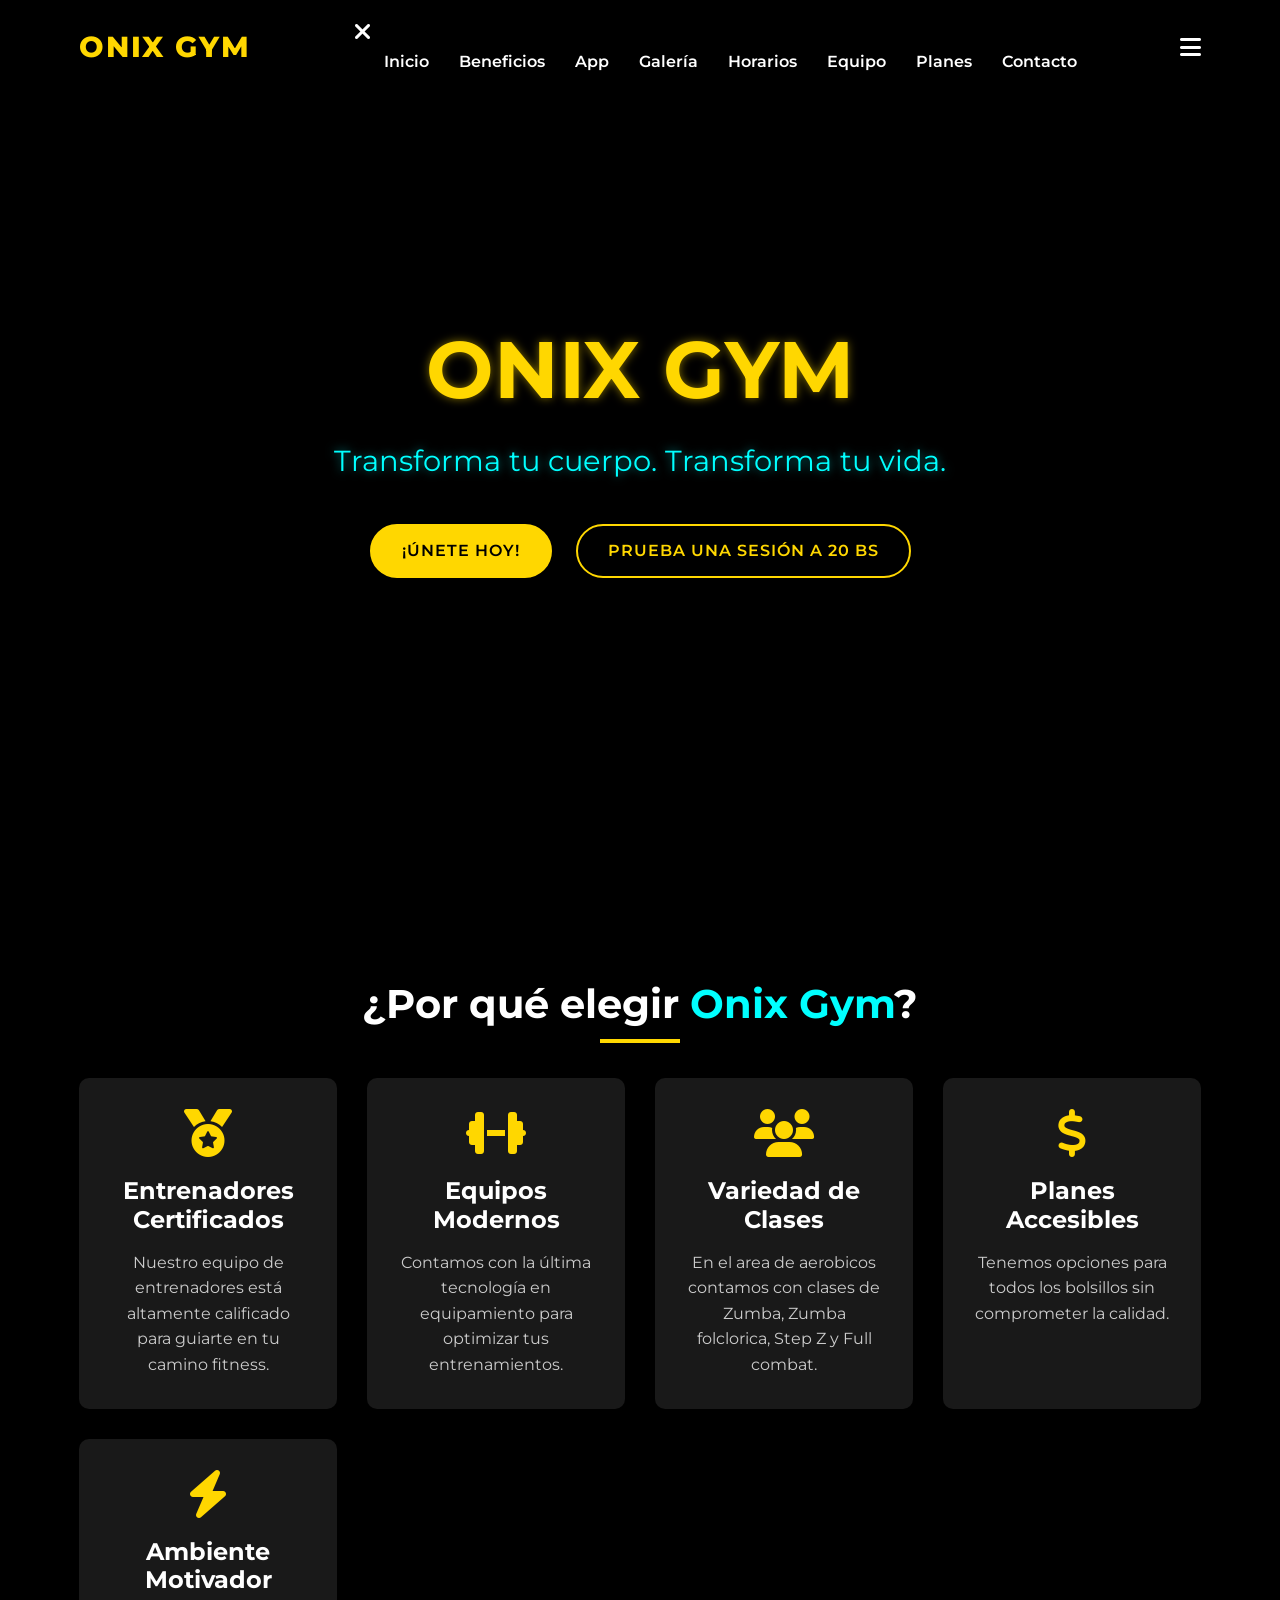
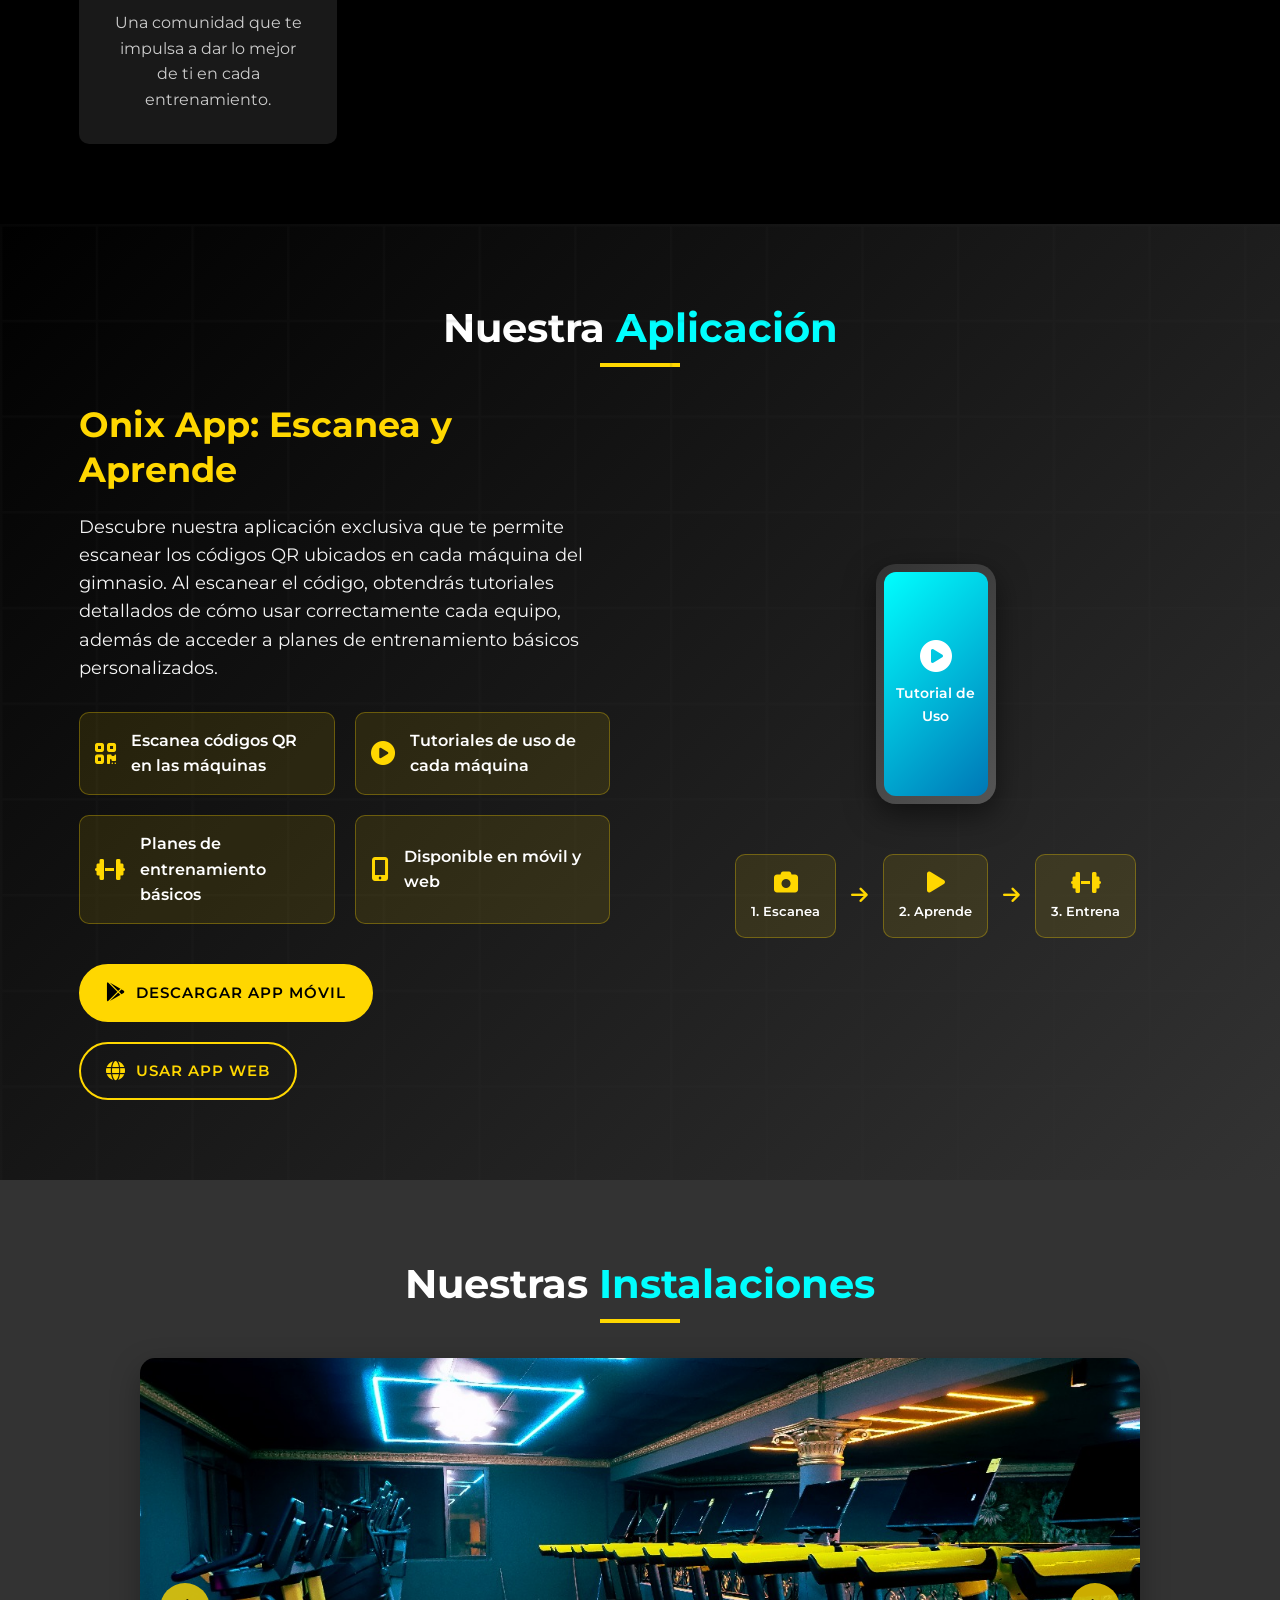
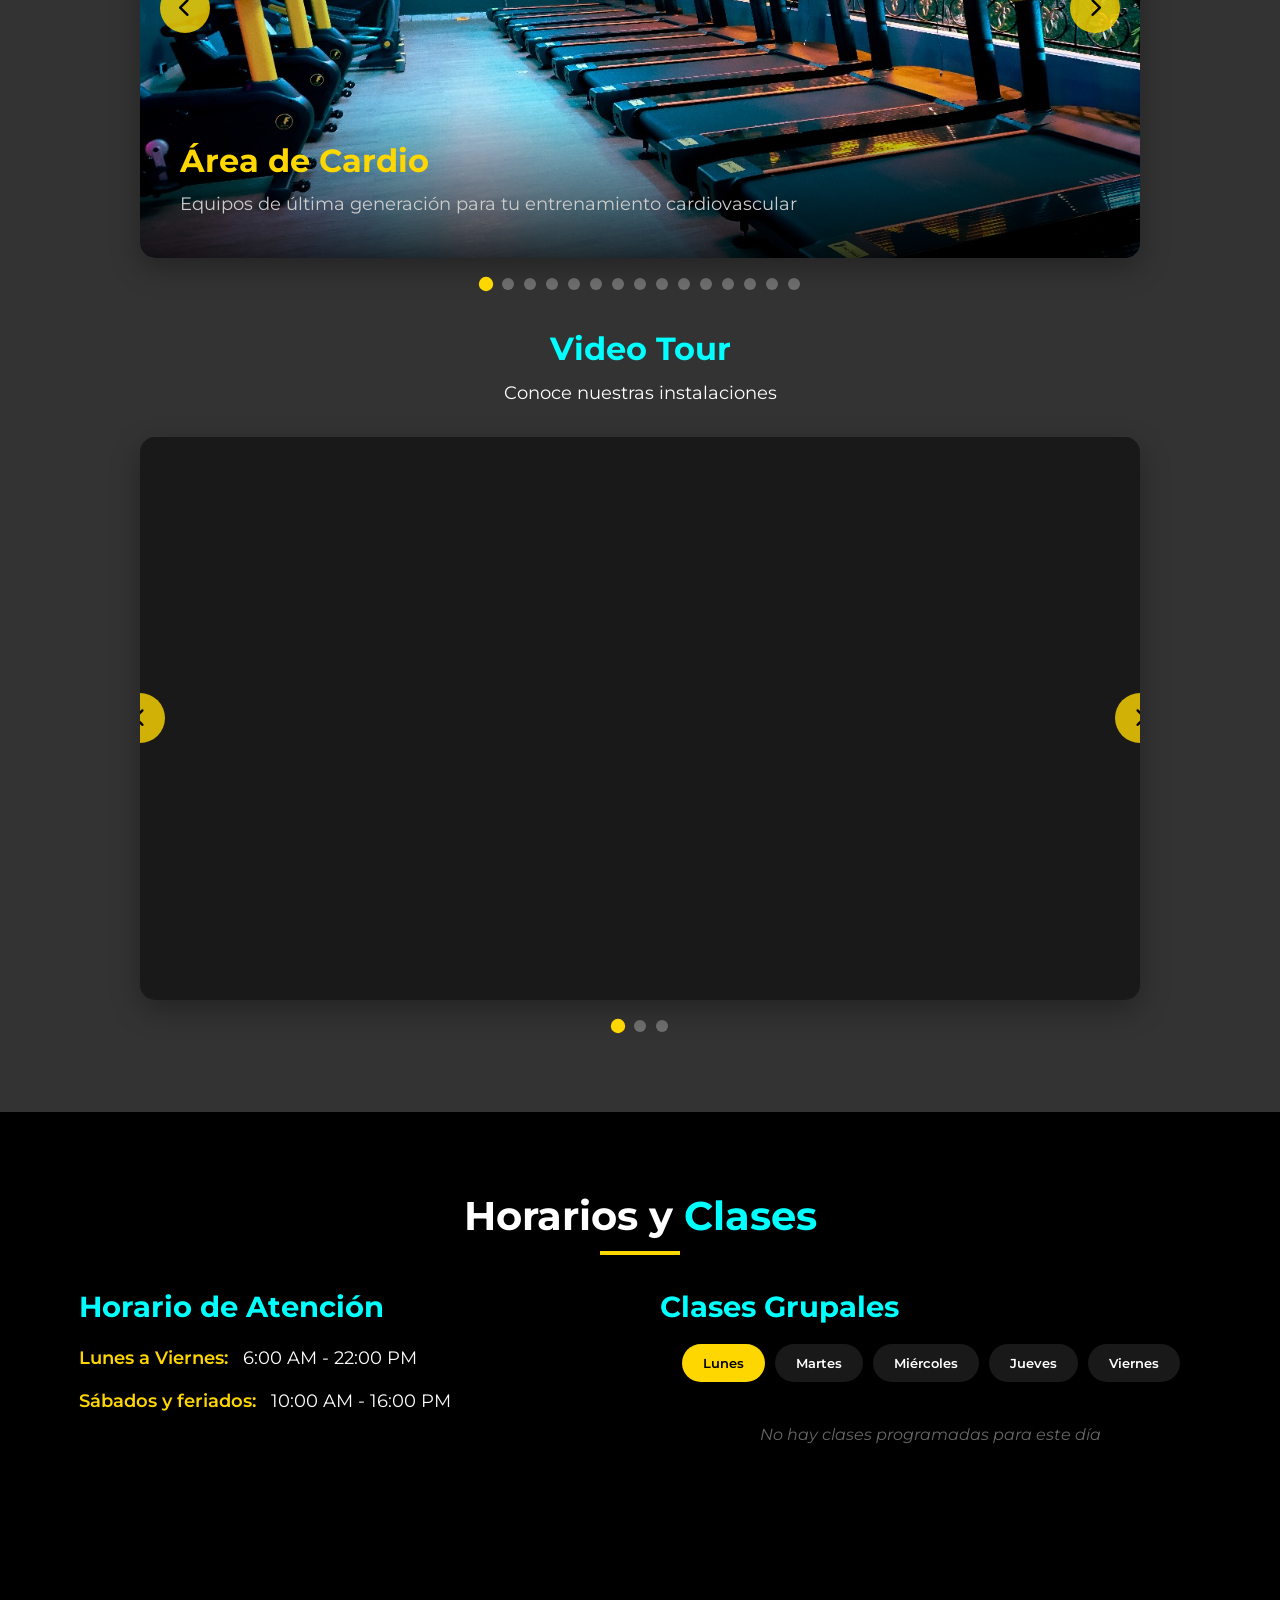
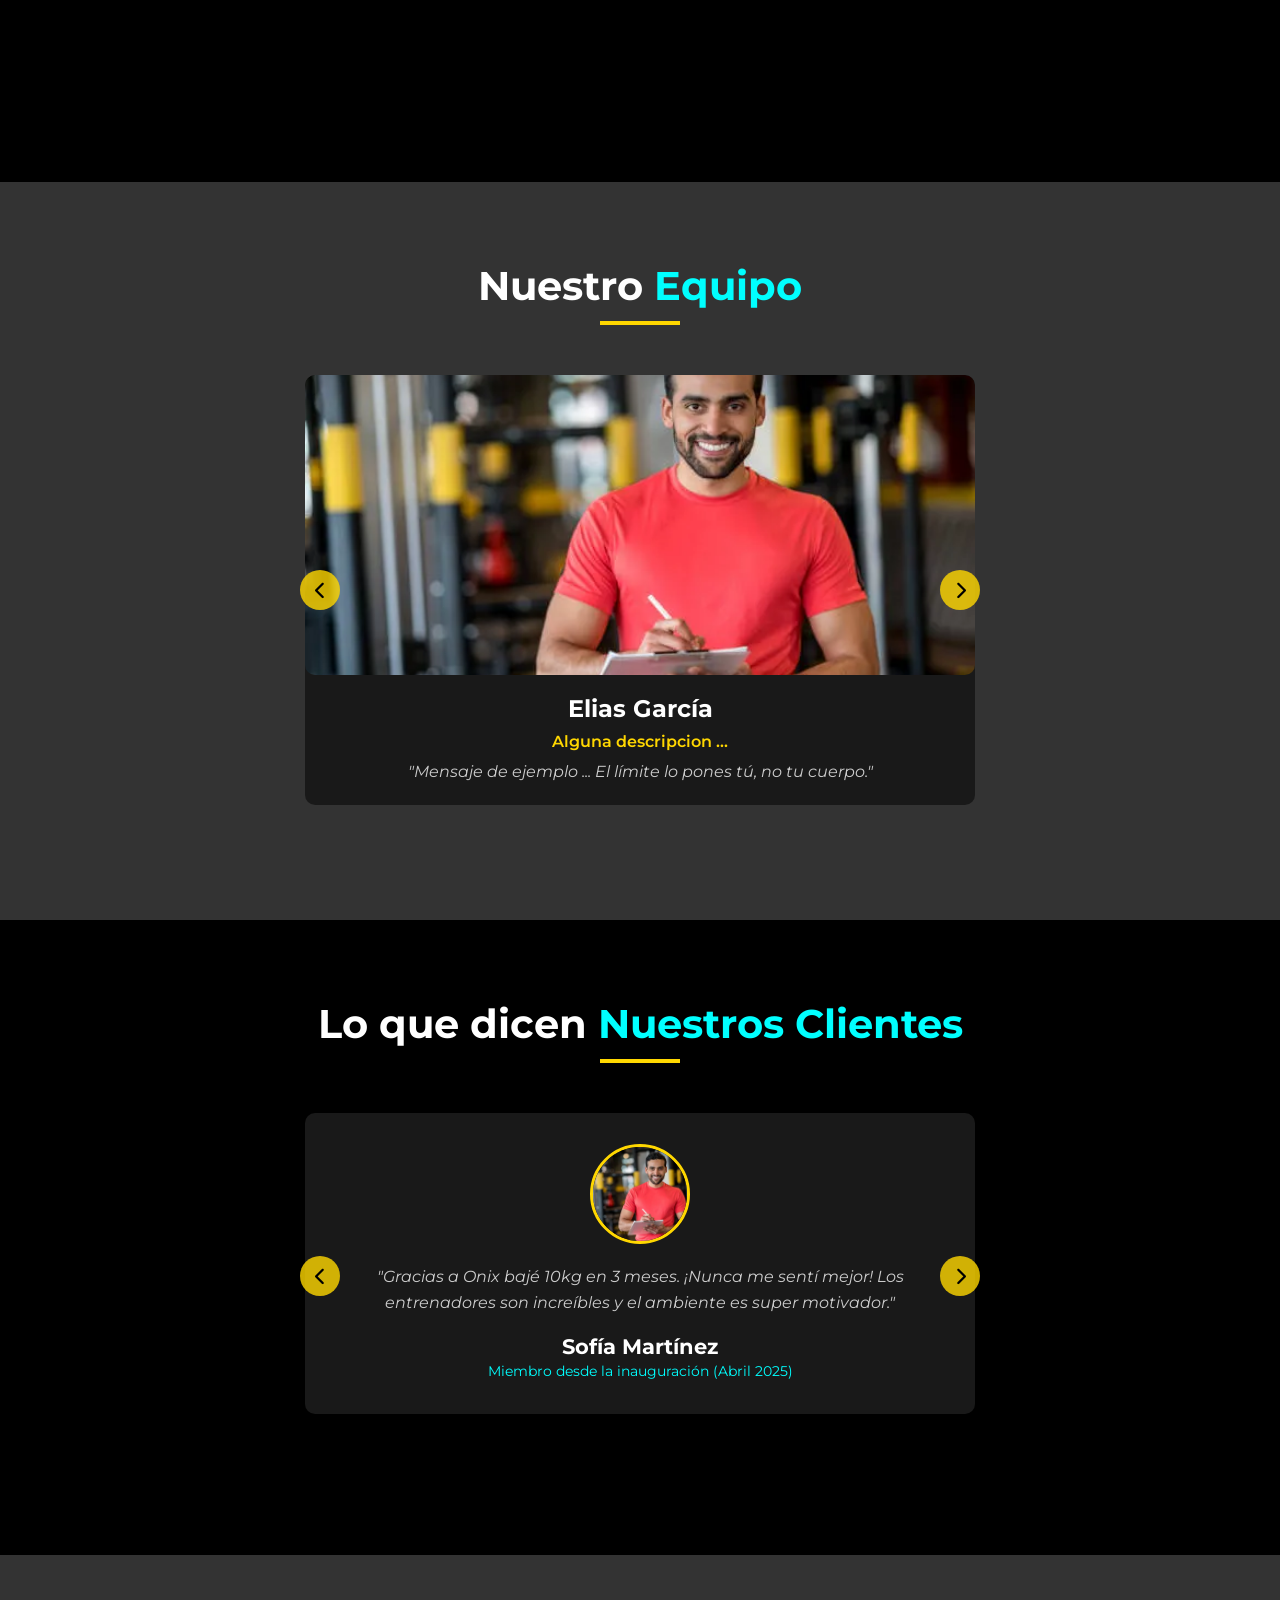
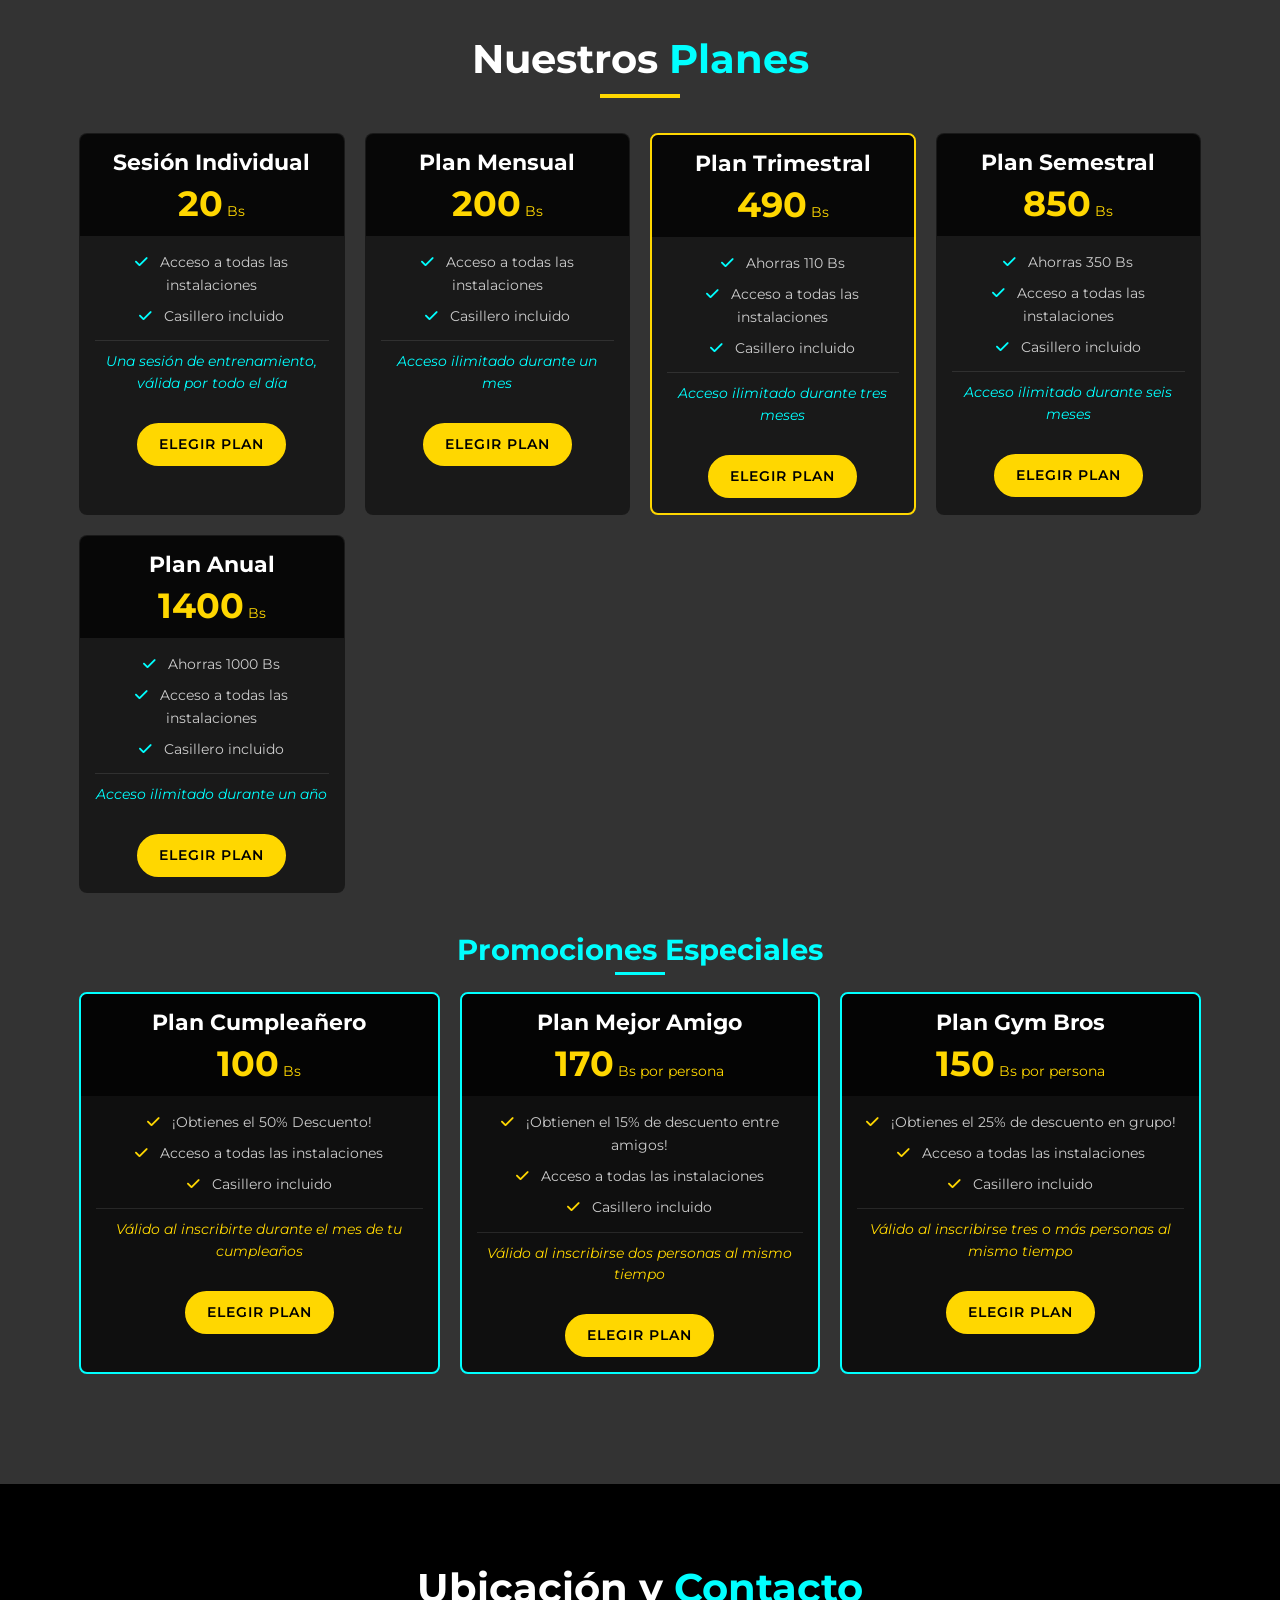
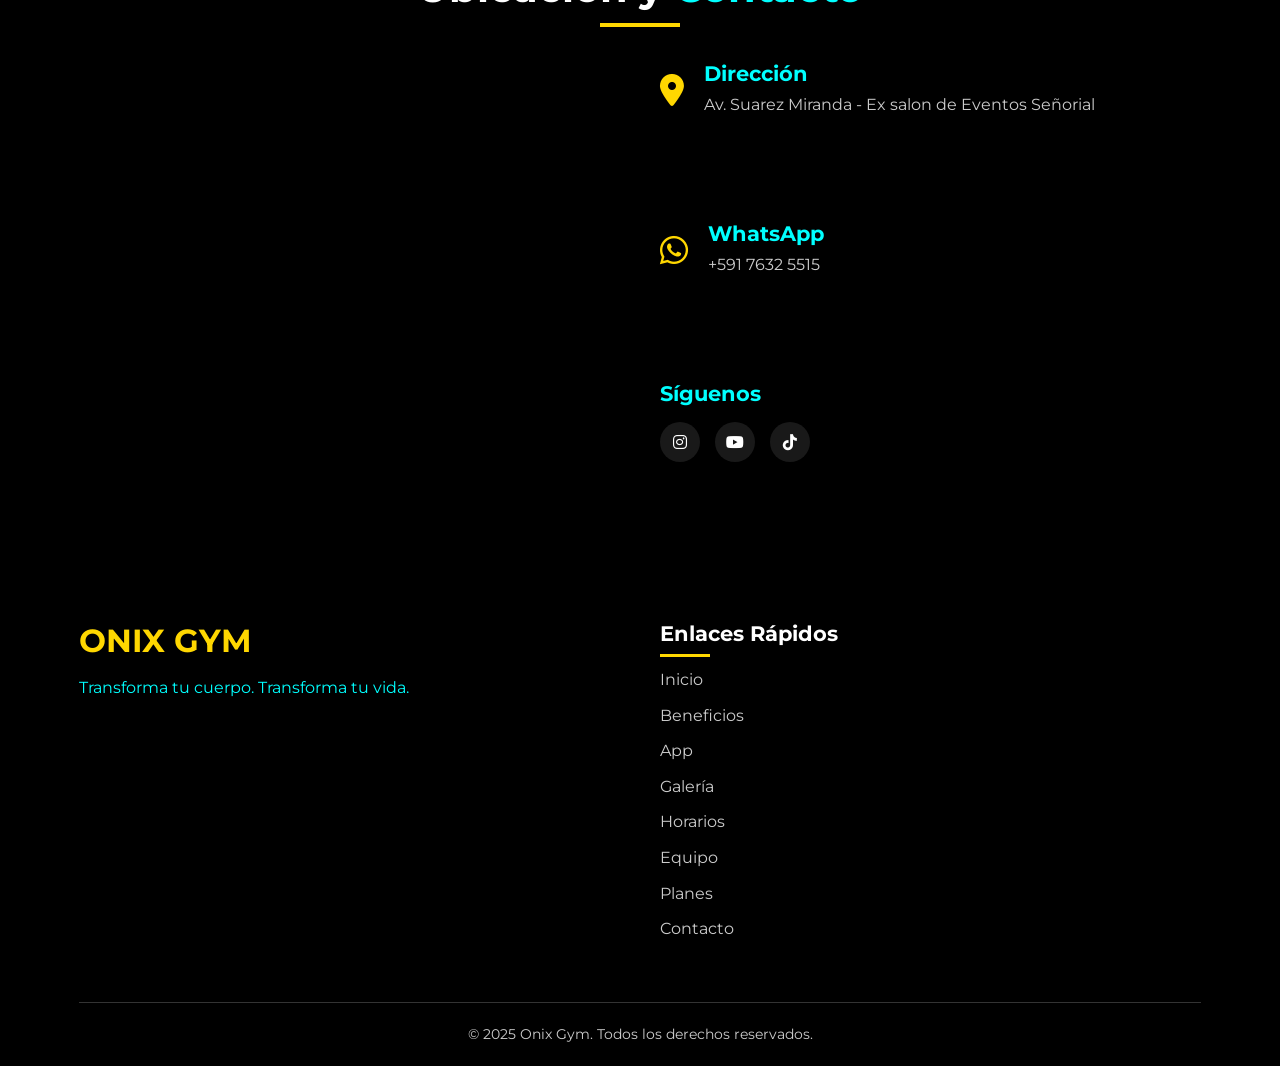
==== index.html @ 36dae5dd "Add app section" ====
<!DOCTYPE html>
<html lang="es">
<head>
    <meta charset="UTF-8">
    <meta name="viewport" content="width=device-width, initial-scale=1.0">
    <title>Onix Gym - Transforma tu cuerpo. Transforma tu vida.</title>
    <link rel="stylesheet" href="styles.css">
    <link rel="stylesheet" href="https://cdnjs.cloudflare.com/ajax/libs/font-awesome/6.4.0/css/all.min.css">
    <link href="https://fonts.googleapis.com/css2?family=Montserrat:wght@400;600;700;800&display=swap" rel="stylesheet">
</head>
<body>
    <!-- Navbar -->
    <nav>
        <div class="container">
            <div class="logo">ONIX GYM</div>
            <div class="nav-links" id="navLinks">
                <i class="fas fa-times" onclick="hideMenu()"></i>
                <ul>
                    <li><a href="#home">Inicio</a></li>
                    <li><a href="#benefits">Beneficios</a></li>
                    <li><a href="#app">App</a></li>
                    <li><a href="#gallery">Galería</a></li>
                    <li><a href="#schedule">Horarios</a></li>
                    <li><a href="#team">Equipo</a></li>
                    <li><a href="#pricing">Planes</a></li>
                    <li><a href="#contact">Contacto</a></li>
                </ul>
            </div>
            <i class="fas fa-bars" onclick="showMenu()"></i>
        </div>
    </nav>

    <!-- 1. Hero Section -->
    <section id="home" class="hero">
        <div class="overlay"></div>
        <div class="hero-content">
            <h1>ONIX GYM</h1>
            <p class="tagline">Transforma tu cuerpo. Transforma tu vida.</p>
            <a href="https://wa.me/59176325515?text=Hola,%20me%20interesa%20inscribirme%20a%20Onix%20Sport%20Center" class="btn">¡Únete Hoy!</a>
            <a href="https://wa.me/59176325515?text=Hola,%20me%20interesa%20la%20Sesión%20Individual%20de%2020%20Bs" class="btn btn-outline">Prueba una Sesión a 20 Bs</a>
        </div>
    </section>

    <!-- 2. Benefits Section -->
    <section id="benefits" class="benefits">
        <div class="container">
            <h2 class="section-title">¿Por qué elegir <span>Onix Gym</span>?</h2>
            <div class="benefits-container">
                <div class="benefit-card">
                    <i class="fas fa-medal"></i>
                    <h3>Entrenadores Certificados</h3>
                    <p>Nuestro equipo de entrenadores está altamente calificado para guiarte en tu camino fitness.</p>
                </div>
                <div class="benefit-card">
                    <i class="fas fa-dumbbell"></i>
                    <h3>Equipos Modernos</h3>
                    <p>Contamos con la última tecnología en equipamiento para optimizar tus entrenamientos.</p>
                </div>
                <div class="benefit-card">
                    <i class="fas fa-users"></i>
                    <h3>Variedad de Clases</h3>
                    <p>En el area de aerobicos contamos con clases de Zumba, Zumba folclorica, Step Z y Full combat.</p>
                </div>
                <div class="benefit-card">
                    <i class="fas fa-dollar-sign"></i>
                    <h3>Planes Accesibles</h3>
                    <p>Tenemos opciones para todos los bolsillos sin comprometer la calidad.</p>
                </div>
                <div class="benefit-card">
                    <i class="fas fa-bolt"></i>
                    <h3>Ambiente Motivador</h3>
                    <p>Una comunidad que te impulsa a dar lo mejor de ti en cada entrenamiento.</p>
                </div>
            </div>
        </div>
    </section>

    <!-- 3. App Section -->
    <section id="app" class="app">
        <div class="container">
            <h2 class="section-title">Nuestra <span>Aplicación</span></h2>
            <div class="app-container">
                <div class="app-content">
                    <div class="app-info">
                        <h3>Onix App: Escanea y Aprende</h3>
                        <p>Descubre nuestra aplicación exclusiva que te permite escanear los códigos QR ubicados en cada máquina del gimnasio. Al escanear el código, obtendrás tutoriales detallados de cómo usar correctamente cada equipo, además de acceder a planes de entrenamiento básicos personalizados.</p>
                        <div class="app-features">
                            <div class="app-feature">
                                <i class="fas fa-qrcode"></i>
                                <span>Escanea códigos QR en las máquinas</span>
                            </div>
                            <div class="app-feature">
                                <i class="fas fa-play-circle"></i>
                                <span>Tutoriales de uso de cada máquina</span>
                            </div>
                            <div class="app-feature">
                                <i class="fas fa-dumbbell"></i>
                                <span>Planes de entrenamiento básicos</span>
                            </div>
                            <div class="app-feature">
                                <i class="fas fa-mobile-alt"></i>
                                <span>Disponible en móvil y web</span>
                            </div>
                        </div>
                        <div class="app-buttons">
                            <a href="https://play.google.com/store/apps/details?id=com.onixgym.app" class="btn" target="_blank">
                                <i class="fab fa-google-play"></i>
                                Descargar App Móvil
                            </a>
                            <a href="/app" class="btn btn-outline">
                                <i class="fas fa-globe"></i>
                                Usar App Web
                            </a>
                        </div>
                    </div>
                    <div class="app-visual">
                        <div class="qr-code-container">
                            <div class="phone-mockup">
                                <div class="phone-screen">
                                    <i class="fas fa-play-circle"></i>
                                    <span>Tutorial de Uso</span>
                                </div>
                            </div>
                            <div class="app-flow">
                                <div class="flow-step">
                                    <i class="fas fa-camera"></i>
                                    <span>1. Escanea</span>
                                </div>
                                <i class="fas fa-arrow-right"></i>
                                <div class="flow-step">
                                    <i class="fas fa-play"></i>
                                    <span>2. Aprende</span>
                                </div>
                                <i class="fas fa-arrow-right"></i>
                                <div class="flow-step">
                                    <i class="fas fa-dumbbell"></i>
                                    <span>3. Entrena</span>
                                </div>
                            </div>
                        </div>
                    </div>
                </div>
            </div>
        </div>
    </section>

    <!-- 4. Gallery Section -->
    <section id="gallery" class="gallery">
        <div class="container">
            <h2 class="section-title">Nuestras <span>Instalaciones</span></h2>
            <div class="gallery-carousel">
                <div class="carousel-container">
                    <div class="carousel-track" id="carouselTrack">
                        <div class="carousel-slide active">
                            <img src="images/cardio_zone.jpg" alt="Área de cardio">
                            <div class="slide-overlay">
                                <h3>Área de Cardio</h3>
                                <p>Equipos de última generación para tu entrenamiento cardiovascular</p>
                            </div>
                        </div>
                        <div class="carousel-slide">
                            <img src="images/glute_zone.jpg" alt="Zona de glúteos">
                            <div class="slide-overlay">
                                <h3>Zona de Glúteos</h3>
                                <p>Área especializada para el entrenamiento de glúteos</p>
                            </div>
                        </div>
                        <div class="carousel-slide">
                            <img src="images/glute_zone2.jpg" alt="Zona de glúteos">
                            <div class="slide-overlay">
                                <h3>Zona de Glúteos</h3>
                                <p>Equipamiento especializado para glúteos y piernas</p>
                            </div>
                        </div>
                        <div class="carousel-slide">
                            <img src="images/zumba_zone.jpg" alt="Sala de zumba">
                            <div class="slide-overlay">
                                <h3>Sala de Zumba</h3>
                                <p>Amplio espacio para clases grupales de zumba</p>
                            </div>
                        </div>
                        <div class="carousel-slide">
                            <img src="images/zumba_zone2.jpg" alt="Sala de zumba">
                            <div class="slide-overlay">
                                <h3>Sala de Zumba</h3>
                                <p>Espacio ideal para clases grupales</p>
                            </div>
                        </div>
                        <div class="carousel-slide">
                            <img src="images/zumba_zone3.jpg" alt="Sala de zumba">
                            <div class="slide-overlay">
                                <h3>Sala de Zumba</h3>
                                <p>Ambiente perfecto para tus clases de baile</p>
                            </div>
                        </div>
                        <div class="carousel-slide">
                            <img src="images/legs_zone.jpg" alt="Área de piernas">
                            <div class="slide-overlay">
                                <h3>Área de Piernas</h3>
                                <p>Máquinas especializadas para piernas</p>
                            </div>
                        </div>
                        <div class="carousel-slide">
                            <img src="images/legs_zone2.jpg" alt="Área de piernas">
                            <div class="slide-overlay">
                                <h3>Área de Piernas</h3>
                                <p>Equipamiento completo para entrenamiento de piernas</p>
                            </div>
                        </div>
                        <div class="carousel-slide">
                            <img src="images/legs_zone3.jpg" alt="Área de piernas">
                            <div class="slide-overlay">
                                <h3>Área de Piernas</h3>
                                <p>Zona especializada en entrenamiento de piernas</p>
                            </div>
                        </div>
                        <div class="carousel-slide">
                            <img src="images/mancuernas.jpg" alt="Área de peso libre">
                            <div class="slide-overlay">
                                <h3>Área de Peso Libre</h3>
                                <p>Amplia selección de mancuernas</p>
                            </div>
                        </div>
                        <div class="carousel-slide">
                            <img src="images/mancuernas2.jpg" alt="Área de peso libre">
                            <div class="slide-overlay">
                                <h3>Área de Peso Libre</h3>
                                <p>Gran variedad de pesos para tu entrenamiento</p>
                            </div>
                        </div>
                        <div class="carousel-slide">
                            <img src="images/mancuernas3.jpg" alt="Área de peso libre">
                            <div class="slide-overlay">
                                <h3>Área de Peso Libre</h3>
                                <p>Zona completa de mancuernas y pesos libres</p>
                            </div>
                        </div>
                        <div class="carousel-slide">
                            <img src="images/espalda.jpg" alt="Área de espalda">
                            <div class="slide-overlay">
                                <h3>Área de Espalda</h3>
                                <p>Equipamiento especializado para espalda</p>
                            </div>
                        </div>
                        <div class="carousel-slide">
                            <img src="images/espalda2.jpg" alt="Área de espalda">
                            <div class="slide-overlay">
                                <h3>Área de Espalda</h3>
                                <p>Máquinas para un entrenamiento completo de espalda</p>
                            </div>
                        </div>
                        <div class="carousel-slide">
                            <img src="images/hombros.jpg" alt="Área de hombros">
                            <div class="slide-overlay">
                                <h3>Área de Hombros</h3>
                                <p>Zona especializada para el entrenamiento de hombros</p>
                            </div>
                        </div>
                    </div>
                    <button class="carousel-btn prev" id="prevBtn">
                        <i class="fas fa-chevron-left"></i>
                    </button>
                    <button class="carousel-btn next" id="nextBtn">
                        <i class="fas fa-chevron-right"></i>
                    </button>
                </div>
                <div class="carousel-indicators" id="carouselIndicators">
                    <span class="indicator active" data-slide="0"></span>
                    <span class="indicator" data-slide="1"></span>
                    <span class="indicator" data-slide="2"></span>
                    <span class="indicator" data-slide="3"></span>
                    <span class="indicator" data-slide="4"></span>
                    <span class="indicator" data-slide="5"></span>
                    <span class="indicator" data-slide="6"></span>
                    <span class="indicator" data-slide="7"></span>
                    <span class="indicator" data-slide="8"></span>
                    <span class="indicator" data-slide="9"></span>
                    <span class="indicator" data-slide="10"></span>
                    <span class="indicator" data-slide="11"></span>
                    <span class="indicator" data-slide="12"></span>
                    <span class="indicator" data-slide="13"></span>
                    <span class="indicator" data-slide="14"></span>
                </div>
            </div>
            <!-- Video Tour Section -->
            <div class="video-carousel-container">
                <h3 class="video-section-title">Video Tour</h3>
                <p class="video-section-subtitle">Conoce nuestras instalaciones</p>
                <div class="video-carousel">
                    <div class="video-track" id="videoTrack">
                        <div class="video-slide active">
                            <div class="video-wrapper">
                                <iframe src="https://www.youtube.com/embed/A3o0SY4uF5w" title="Video tour 1" frameborder="0" allow="accelerometer; autoplay; clipboard-write; encrypted-media; gyroscope; picture-in-picture" allowfullscreen></iframe>
                            </div>
                        </div>
                        <div class="video-slide">
                            <div class="video-wrapper">
                                <iframe src="https://www.youtube.com/embed/JbsaNU5K-QQ" title="Video tour 2" frameborder="0" allow="accelerometer; autoplay; clipboard-write; encrypted-media; gyroscope; picture-in-picture" allowfullscreen></iframe>
                            </div>
                        </div>
                        <div class="video-slide">
                            <div class="video-wrapper">
                                <iframe src="https://www.youtube.com/embed/21JRsVjwYnI" title="Video tour 3" frameborder="0" allow="accelerometer; autoplay; clipboard-write; encrypted-media; gyroscope; picture-in-picture" allowfullscreen></iframe>
                            </div>
                        </div>
                    </div>
                    <button class="video-carousel-btn prev" id="videoPrevBtn">
                        <i class="fas fa-chevron-left"></i>
                    </button>
                    <button class="video-carousel-btn next" id="videoNextBtn">
                        <i class="fas fa-chevron-right"></i>
                    </button>
                </div>
                <div class="video-carousel-indicators" id="videoCarouselIndicators">
                    <span class="video-indicator active" data-slide="0"></span>
                    <span class="video-indicator" data-slide="1"></span>
                    <span class="video-indicator" data-slide="2"></span>
                </div>
            </div>
        </div>
    </section>

    <!-- 5. Schedule Section -->
    <section id="schedule" class="schedule">
        <div class="container">
            <h2 class="section-title">Horarios y <span>Clases</span></h2>
            <div class="schedule-container">
                <div class="gym-hours">
                    <h3>Horario de Atención</h3>
                    <ul>
                        <li><span>Lunes a Viernes:</span> 6:00 AM - 22:00 PM</li>
                        <li><span>Sábados y feriados:</span> 10:00 AM - 16:00 PM</li>
                    </ul>
                </div>
                <div class="class-schedule">
                    <h3>Clases Grupales</h3>
                    <div class="schedule-tabs">
                        <button class="tab-btn active" data-day="monday">Lunes</button>
                        <button class="tab-btn" data-day="tuesday">Martes</button>
                        <button class="tab-btn" data-day="wednesday">Miércoles</button>
                        <button class="tab-btn" data-day="thursday">Jueves</button>
                        <button class="tab-btn" data-day="friday">Viernes</button>
                    </div>
                    <div class="schedule-content" id="scheduleContent">
                        <div class="loading">Cargando horarios...</div>
                    </div>
                </div>
            </div>
        </div>
    </section>

    <!-- 6. Team Section -->
    <section id="team" class="team">
        <div class="container">
            <h2 class="section-title">Nuestro <span>Equipo</span></h2>
            <div class="team-carousel">
                <div class="team-carousel-container">
                    <div class="team-carousel-track" id="teamTrack">
                        <div class="team-slide active">
                            <div class="team-member touch-item">
                                <div class="member-img">
                                    <img src="./images/trainers/entrenadorxd.webp" alt="Entrenador Elias García">
                                </div>
                                <h3>Elias García</h3>
                                <p class="role">Alguna descripcion ...</p>
                                <p class="quote">"Mensaje de ejemplo ... El límite lo pones tú, no tu cuerpo."</p>
                            </div>
                        </div>
                        <div class="team-slide">
                            <div class="team-member touch-item">
                                <div class="member-img">
                                    <img src="./images/trainers/entrenadorxd.webp?height=300&width=300" alt="Entrenadora Laura">
                                </div>
                                <h3>Ana Jiménez</h3>
                                <p class="role">Instructora de Zumba</p>
                                <p class="quote">"Baila como si nadie te estuviera viendo."</p>
                            </div>
                        </div>
                        <div class="team-slide">
                            <div class="team-member touch-item">
                                <div class="member-img">
                                    <img src="./images/trainers/entrenadorxd.webp?height=300&width=300" alt="Entrenador Miguel">
                                </div>
                                <h3>Celso Rodríguez</h3>
                                <p class="role">Especialista en Musculación</p>
                                <p class="quote">"Construye tu cuerpo con disciplina y constancia."</p>
                            </div>
                        </div>
                        <div class="team-slide">
                            <div class="team-member touch-item">
                                <div class="member-img">
                                    <img src="./images/trainers/entrenadorxd.webp?height=300&width=300" alt="Entrenadora Ana">
                                </div>
                                <h3>Esperanza</h3>
                                <p class="role">Instructora de Spinning</p>
                                <p class="quote">"Pedalea hacia tus objetivos sin mirar atrás."</p>
                            </div>
                        </div>
                    </div>
                    <button class="team-carousel-btn prev" id="teamPrevBtn">
                        <i class="fas fa-chevron-left"></i>
                    </button>
                    <button class="team-carousel-btn next" id="teamNextBtn">
                        <i class="fas fa-chevron-right"></i>
                    </button>
                </div>
                <div class="team-carousel-indicators" id="teamCarouselIndicators">
                    <span class="team-indicator active" data-slide="0"></span>
                    <span class="team-indicator" data-slide="1"></span>
                    <span class="team-indicator" data-slide="2"></span>
                    <span class="team-indicator" data-slide="3"></span>
                </div>
            </div>
        </div>
    </section>

    <!-- 7. Testimonials Section -->
    <section id="testimonials" class="testimonials">
        <div class="container">
            <h2 class="section-title">Lo que dicen <span>Nuestros Clientes</span></h2>
            <div class="testimonials-carousel">
                <div class="testimonials-carousel-container">
                    <div class="testimonials-carousel-track" id="testimonialsTrack">
                        <div class="testimonial-slide active">
                            <div class="testimonial touch-item">
                                <div class="testimonial-img">
                                    <img src="./images/trainers/entrenadorxd.webp?height=100&width=100" alt="Cliente Sofía">
                                </div>
                                <p class="quote">"Gracias a Onix bajé 10kg en 3 meses. ¡Nunca me sentí mejor! Los entrenadores son increíbles y el ambiente es super motivador."</p>
                                <h3>Sofía Martínez</h3>
                                <p class="member-since">Miembro desde la inauguración (Abril 2025)</p>
                            </div>
                        </div>
                        <div class="testimonial-slide">
                            <div class="testimonial touch-item">
                                <div class="testimonial-img">
                                    <img src="./images/trainers/entrenadorxd.webp?height=100&width=100" alt="Cliente Roberto">
                                </div>
                                <p class="quote">"Llevo 6 meses en Onix y he logrado aumentar mi masa muscular como nunca antes. El equipo es de primera y los entrenadores saben lo que hacen."</p>
                                <h3>Roberto Díaz</h3>
                                <p class="member-since">Miembro desde la inauguración (Abril 2025)</p>
                            </div>
                        </div>
                        <div class="testimonial-slide">
                            <div class="testimonial touch-item">
                                <div class="testimonial-img">
                                    <img src="./images/trainers/entrenadorxd.webp?height=100&width=100" alt="Cliente Lucía">
                                </div>
                                <p class="quote">"Las clases de spinning son adictivas. He mejorado mi resistencia y conocido gente increíble. Onix no es solo un gym, es una familia."</p>
                                <h3>Lucía Fernández</h3>
                                <p class="member-since">Miembro desde la inauguración (Abril 2025)</p>
                            </div>
                        </div>
                    </div>
                    <button class="testimonials-carousel-btn prev" id="testimonialsPrevBtn">
                        <i class="fas fa-chevron-left"></i>
                    </button>
                    <button class="testimonials-carousel-btn next" id="testimonialsNextBtn">
                        <i class="fas fa-chevron-right"></i>
                    </button>
                </div>
                <div class="testimonials-carousel-indicators" id="testimonialsCarouselIndicators">
                    <span class="testimonial-indicator active" data-slide="0"></span>
                    <span class="testimonial-indicator" data-slide="1"></span>
                    <span class="testimonial-indicator" data-slide="2"></span>
                </div>
            </div>
        </div>
    </section>

    <!-- 8. Pricing Section -->
    <section id="pricing" class="pricing">
        <div class="container">
            <h2 class="section-title">Nuestros <span>Planes</span></h2>
            <div class="pricing-container">
                <div class="price-card touch-item">
                    <div class="price-header">
                        <h3>Sesión Individual</h3>
                        <div class="price">20<span> Bs</span></div>
                    </div>
                    <div class="price-features">
                        <ul>
                            <li><i class="fas fa-check"></i> Acceso a todas las instalaciones</li>
                            <li><i class="fas fa-check"></i> Casillero incluido</li>
                            <li class="plan-description">Una sesión de entrenamiento, válida por todo el día</li>
                        </ul>
                    </div>
                    <a href="https://wa.me/59176325515?text=Hola,%20me%20interesa%20la%20Sesión%20Individual%20de%2020%20Bs" class="btn">Elegir Plan</a>
                </div>
                <div class="price-card touch-item">
                    <div class="price-header">
                        <h3>Plan Mensual</h3>
                        <div class="price">200<span> Bs</span></div>
                    </div>
                    <div class="price-features">
                        <ul>
                            <li><i class="fas fa-check"></i> Acceso a todas las instalaciones</li>
                            <li><i class="fas fa-check"></i> Casillero incluido</li>
                            <li class="plan-description">Acceso ilimitado durante un mes</li>
                        </ul>
                    </div>
                    <a href="https://wa.me/59176325515?text=Hola,%20me%20interesa%20el%20Plan%20Mensual%20de%20200%20Bs" class="btn">Elegir Plan</a>
                </div>
                <div class="price-card featured touch-item">
                    <div class="price-header">
                        <h3>Plan Trimestral</h3>
                        <div class="price">490<span> Bs</span></div>
                    </div>
                    <div class="price-features">
                        <ul>
                            <li><i class="fas fa-check"></i> Ahorras 110 Bs</li>
                            <li><i class="fas fa-check"></i> Acceso a todas las instalaciones</li>
                            <li><i class="fas fa-check"></i> Casillero incluido</li>
                            <li class="plan-description">Acceso ilimitado durante tres meses</li>
                        </ul>
                    </div>
                    <a href="https://wa.me/59176325515?text=Hola,%20me%20interesa%20el%20Plan%20Trimestral%20de%20490%20Bs" class="btn">Elegir Plan</a>
                </div>
                <div class="price-card touch-item">
                    <div class="price-header">
                        <h3>Plan Semestral</h3>
                        <div class="price">850<span> Bs</span></div>
                    </div>
                    <div class="price-features">
                        <ul>
                            <li><i class="fas fa-check"></i> Ahorras 350 Bs</li>
                            <li><i class="fas fa-check"></i> Acceso a todas las instalaciones</li>
                            <li><i class="fas fa-check"></i> Casillero incluido</li>
                            <li class="plan-description">Acceso ilimitado durante seis meses</li>
                        </ul>
                    </div>
                    <a href="https://wa.me/59176325515?text=Hola,%20me%20interesa%20el%20Plan%20Semestral%20de%20850%20Bs" class="btn">Elegir Plan</a>
                </div>
                <div class="price-card touch-item">
                    <div class="price-header">
                        <h3>Plan Anual</h3>
                        <div class="price">1400<span> Bs</span></div>
                    </div>
                    <div class="price-features">
                        <ul>
                            <li><i class="fas fa-check"></i> Ahorras 1000 Bs</li>
                            <li><i class="fas fa-check"></i> Acceso a todas las instalaciones</li>
                            <li><i class="fas fa-check"></i> Casillero incluido</li>
                            <li class="plan-description">Acceso ilimitado durante un año</li>
                        </ul>
                    </div>
                    <a href="https://wa.me/59176325515?text=Hola,%20me%20interesa%20el%20Plan%20Anual%20de%201400%20Bs" class="btn">Elegir Plan</a>
                </div>
            </div>
            
            <!-- Promociones Especiales -->
            <h3 class="special-plans-title">Promociones Especiales</h3>
            <div class="pricing-container">
                <div class="price-card special touch-item">
                    <div class="price-header">
                        <h3>Plan Cumpleañero</h3>
                        <div class="price">100<span> Bs</span></div>
                    </div>
                    <div class="price-features">
                        <ul>
                            <li><i class="fas fa-check"></i> ¡Obtienes el 50% Descuento!</li>
                            <li><i class="fas fa-check"></i> Acceso a todas las instalaciones</li>
                            <li><i class="fas fa-check"></i> Casillero incluido</li>
                            <li class="plan-description">Válido al inscribirte durante el mes de tu cumpleaños</li>
                        </ul>
                    </div>
                    <a href="https://wa.me/59176325515?text=Hola,%20me%20interesa%20el%20Plan%20Cumpleañero%20de%20100%20Bs" class="btn">Elegir Plan</a>
                </div>
                <div class="price-card special touch-item">
                    <div class="price-header">
                        <h3>Plan Mejor Amigo</h3>
                        <div class="price">170<span> Bs por persona</span></div>
                    </div>
                    <div class="price-features">
                        <ul>
                            <li><i class="fas fa-check"></i> ¡Obtienen el 15% de descuento entre amigos!</li>
                            <li><i class="fas fa-check"></i> Acceso a todas las instalaciones</li>
                            <li><i class="fas fa-check"></i> Casillero incluido</li>
                            <li class="plan-description">Válido al inscribirse dos personas al mismo tiempo</li>
                        </ul>
                    </div>
                    <a href="https://wa.me/59176325515?text=Hola,%20me%20interesa%20el%20Plan%20Mejor%20Amigo%20de%20170%20Bs%20por%20persona" class="btn">Elegir Plan</a>
                </div>
                <div class="price-card special touch-item">
                    <div class="price-header">
                        <h3>Plan Gym Bros</h3>
                        <div class="price">150<span> Bs por persona</span></div>
                    </div>
                    <div class="price-features">
                        <ul>
                            <li><i class="fas fa-check"></i> ¡Obtienes el 25% de descuento en grupo!</li>
                            <li><i class="fas fa-check"></i> Acceso a todas las instalaciones</li>
                            <li><i class="fas fa-check"></i> Casillero incluido</li>
                            <li class="plan-description">Válido al inscribirse tres o más personas al mismo tiempo</li>
                        </ul>
                    </div>
                    <a href="https://wa.me/59176325515?text=Hola,%20me%20interesa%20el%20Plan%20Gym%20Bros%20de%20150%20Bs%20por%20persona" class="btn">Elegir Plan</a>
                </div>
            </div>
        </div>
    </section>

    <!-- 9. Location and Contact Section -->
    <section id="contact" class="contact">
        <div class="container">
            <h2 class="section-title">Ubicación y <span>Contacto</span></h2>
            <div class="contact-container">
                <div class="map">
                    <iframe src="https://www.google.com/maps/embed?pb=!1m18!1m12!1m3!1d3807.5572004922137!2d-66.28384722551517!3d-17.385027464129013!2m3!1f0!2f0!3f0!3m2!1i1024!2i768!4f13.1!3m3!1m2!1s0x93e30bbee2715f63%3A0xa28035e06d32bb85!2sSalon%20de%20eventos%20se%C3%B1orial!5e0!3m2!1ses!2sbo!4v1749499579777!5m2!1ses!2sbo" width="600" height="450" style="border:0;" allowfullscreen="" loading="lazy" referrerpolicy="no-referrer-when-downgrade"></iframe>
                </div>
                <div class="contact-info">
                    <div class="info-item">
                        <i class="fas fa-map-marker-alt"></i>
                        <div>
                            <h3>Dirección</h3>
                            <p>Av. Suarez Miranda - Ex salon de Eventos Señorial</p>
                        </div>
                    </div>
                    <div class="info-item">
                        <i class="fab fa-whatsapp"></i>
                        <div>
                            <h3>WhatsApp</h3>
                            <p>+591 7632 5515</p>
                        </div>
                    </div>
                    <div class="social-media">
                        <h3>Síguenos</h3>
                        <div class="social-icons">
                            <a href="https://www.instagram.com/onixsportcenter" target="_blank" class="social-icon"><i class="fab fa-instagram"></i></a>
                            <a href="https://www.youtube.com/@ONIXSPORTCENTER" target="_blank" class="social-icon"><i class="fab fa-youtube"></i></a>
                            <a href="https://www.tiktok.com/@onix.sportcenter" target="_blank" class="social-icon"><i class="fab fa-tiktok"></i></a>
                        </div>
                    </div>
                </div>
            </div>
        </div>
    </section>
    <!-- Footer -->
    <footer>
        <div class="container">
            <div class="footer-content">
                <div class="footer-logo">
                    <h2>ONIX GYM</h2>
                    <p>Transforma tu cuerpo. Transforma tu vida.</p>
                </div>
                <div class="footer-links">
                    <h3>Enlaces Rápidos</h3>
                    <ul>
                        <li><a href="#home">Inicio</a></li>
                        <li><a href="#benefits">Beneficios</a></li>
                        <li><a href="#app">App</a></li>
                        <li><a href="#gallery">Galería</a></li>
                        <li><a href="#schedule">Horarios</a></li>
                        <li><a href="#team">Equipo</a></li>
                        <li><a href="#pricing">Planes</a></li>
                        <li><a href="#contact">Contacto</a></li>
                    </ul>
                </div>
               
            </div>
            <div class="footer-bottom">
                <p>&copy; 2025 Onix Gym. Todos los derechos reservados.</p>
            </div>
        </div>
    </footer>

    <script src="script.js"></script>
</body>
</html>
---- styles.css ----
/* Reset and Base Styles */
* {
    margin: 0;
    padding: 0;
    box-sizing: border-box;
    font-family: "Montserrat", sans-serif;
  }
  
  :root {
    --black: #000000;
    --yellow: #ffd700;
    --neon-blue: #00ffff;
    --dark-blue: #0077b6;
    --gray: #333333;
    --light-gray: #f5f5f5;
    --white: #ffffff;
  }
  
  html {
    scroll-behavior: smooth;
  }
  
  body {
    background-color: var(--black);
    color: var(--white);
    line-height: 1.6;
  }
  
  .container {
    width: 90%;
    max-width: 1200px;
    margin: 0 auto;
    padding: 0 15px;
  }
  
  section {
    padding: 80px 0;
  }
  
  h1,
  h2,
  h3,
  h4,
  h5,
  h6 {
    font-weight: 700;
    line-height: 1.2;
  }
  
  a {
    text-decoration: none;
    color: var(--white);
    transition: all 0.3s ease;
  }
  
  ul {
    list-style: none;
  }
  
  img {
    max-width: 100%;
    height: auto;
  }
  
  .btn {
    display: inline-block;
    background-color: var(--yellow);
    color: var(--black);
    padding: 12px 30px;
    border-radius: 50px;
    font-weight: 600;
    text-transform: uppercase;
    letter-spacing: 1px;
    transition: all 0.3s ease;
    border: 2px solid var(--yellow);
    cursor: pointer;
  }
  
  .btn:hover {
    background-color: transparent;
    color: var(--yellow);
  }
  
  .btn-outline {
    background-color: transparent;
    color: var(--yellow);
    border: 2px solid var(--yellow);
  }
  
  .btn-outline:hover {
    background-color: var(--yellow);
    color: var(--black);
  }
  
  .section-title {
    text-align: center;
    font-size: 2.5rem;
    margin-bottom: 50px;
    position: relative;
    color: var(--white);
  }
  
  .section-title span {
    color: var(--neon-blue);
  }
  
  .section-title::after {
    content: "";
    position: absolute;
    width: 80px;
    height: 4px;
    background-color: var(--yellow);
    bottom: -15px;
    left: 50%;
    transform: translateX(-50%);
  }
  
  /* Navbar */
  nav {
    position: fixed;
    width: 100%;
    top: 0;
    z-index: 1000;
    background-color: rgba(0, 0, 0, 0.8);
    padding: 20px 0;
    transition: all 0.3s ease;
  }
  
  nav .container {
    display: flex;
    justify-content: space-between;
    align-items: center;
  }
  
  .logo {
    font-size: 1.8rem;
    font-weight: 800;
    color: var(--yellow);
    letter-spacing: 2px;
  }
  
  .nav-links ul {
    display: flex;
  }
  
  .nav-links ul li {
    margin-left: 30px;
  }
  
  .nav-links ul li a {
    font-weight: 600;
    position: relative;
  }
  
  .nav-links ul li a::after {
    content: "";
    position: absolute;
    width: 0;
    height: 2px;
    background-color: var(--neon-blue);
    bottom: -5px;
    left: 0;
    transition: all 0.3s ease;
  }
  
  .nav-links ul li a:hover::after {
    width: 100%;
  }
  
  .fa-bars,
  .fa-times {
    display: none;
    cursor: pointer;
    font-size: 24px;
  }
  
  /* Hero Section */
  .hero {
    height: 100vh;
    background-image: url("/placeholder.svg?height=1080&width=1920");
    background-size: cover;
    background-position: center;
    position: relative;
    display: flex;
    align-items: center;
    justify-content: center;
    text-align: center;
    color: var(--white);
  }
  
  .overlay {
    position: absolute;
    top: 0;
    left: 0;
    width: 100%;
    height: 100%;
    background-color: rgba(0, 0, 0, 0.7);
  }
  
  .hero-content {
    position: relative;
    z-index: 1;
    max-width: 800px;
    padding: 0 20px;
  }
  
  .hero h1 {
    font-size: 5rem;
    margin-bottom: 20px;
    color: var(--yellow);
    text-shadow: 0 0 10px rgba(255, 215, 0, 0.5);
  }
  
  .hero .tagline {
    font-size: 1.8rem;
    margin-bottom: 40px;
    color: var(--neon-blue);
    text-shadow: 0 0 10px rgba(0, 255, 255, 0.5);
  }
  
  .hero .btn {
    margin: 0 10px;
  }
  
  /* Benefits Section */
  .benefits {
    background-color: var(--black);
  }
  
  .benefits-container {
    display: grid;
    grid-template-columns: repeat(auto-fit, minmax(250px, 1fr));
    gap: 30px;
  }
  
  .benefit-card {
    background-color: rgba(51, 51, 51, 0.5);
    padding: 30px;
    border-radius: 10px;
    text-align: center;
    transition: all 0.3s ease;
    border: 1px solid transparent;
  }
  
  .benefit-card:hover {
    transform: translateY(-10px);
    border-color: var(--neon-blue);
    box-shadow: 0 0 20px rgba(0, 255, 255, 0.3);
  }
  
  .benefit-card i {
    font-size: 3rem;
    color: var(--yellow);
    margin-bottom: 20px;
  }
  
  .benefit-card h3 {
    font-size: 1.5rem;
    margin-bottom: 15px;
    color: var(--white);
  }
  
  .benefit-card p {
    color: #ccc;
  }
  
  /* Gallery Section - Carousel */
  .gallery {
    background-color: var(--gray);
  }
  
  .gallery-carousel {
    max-width: 1000px;
    margin: 0 auto;
    position: relative;
  }
  
  .carousel-container {
    position: relative;
    overflow: hidden;
    border-radius: 15px;
    box-shadow: 0 10px 30px rgba(0, 0, 0, 0.3);
  }
  
  .carousel-track {
    display: flex;
    transition: transform 0.5s ease;
  }
  
  .carousel-slide {
    min-width: 100%;
    position: relative;
    height: 500px;
  }
  
  .carousel-slide img {
    width: 100%;
    height: 100%;
    object-fit: cover;
  }
  
  .slide-overlay {
    position: absolute;
    bottom: 0;
    left: 0;
    right: 0;
    background: linear-gradient(to top, rgba(0, 0, 0, 0.8), transparent);
    padding: 40px;
    color: var(--white);
  }
  
  .slide-overlay h3 {
    font-size: 2rem;
    margin-bottom: 10px;
    color: var(--yellow);
  }
  
  .slide-overlay p {
    font-size: 1.1rem;
    color: #ccc;
  }
  
  .carousel-btn {
    position: absolute;
    top: 50%;
    transform: translateY(-50%);
    background-color: rgba(255, 215, 0, 0.8);
    color: var(--black);
    border: none;
    width: 50px;
    height: 50px;
    border-radius: 50%;
    cursor: pointer;
    font-size: 1.2rem;
    transition: all 0.3s ease;
    z-index: 10;
  }
  
  .carousel-btn:hover {
    background-color: var(--yellow);
    transform: translateY(-50%) scale(1.1);
  }
  
  .carousel-btn.prev {
    left: 20px;
  }
  
  .carousel-btn.next {
    right: 20px;
  }
  
  .carousel-indicators {
    display: flex;
    justify-content: center;
    margin-top: 20px;
    gap: 10px;
  }
  
  .indicator {
    width: 12px;
    height: 12px;
    border-radius: 50%;
    background-color: rgba(255, 255, 255, 0.3);
    cursor: pointer;
    transition: all 0.3s ease;
  }
  
  .indicator.active {
    background-color: var(--yellow);
    transform: scale(1.2);
  }
  
  .indicator:hover {
    background-color: var(--neon-blue);
  }
  
  .video-tour {
    text-align: center;
    margin-top: 50px;
  }
  
  .video-tour h3 {
    font-size: 1.8rem;
    margin-bottom: 20px;
    color: var(--neon-blue);
  }
  
  .video-container {
    position: relative;
    max-width: 800px;
    margin: 0 auto;
    border-radius: 10px;
    overflow: hidden;
  }
  
  .play-button {
    position: absolute;
    top: 50%;
    left: 50%;
    transform: translate(-50%, -50%);
    width: 80px;
    height: 80px;
    background-color: rgba(255, 215, 0, 0.8);
    border-radius: 50%;
    display: flex;
    align-items: center;
    justify-content: center;
    cursor: pointer;
    transition: all 0.3s ease;
  }
  
  .play-button:hover {
    background-color: var(--yellow);
  }
  
  .play-button i {
    color: var(--black);
    font-size: 30px;
  }
  
  /* Schedule Section */
  .schedule {
    background-color: var(--black);
  }
  
  .schedule-container {
    display: grid;
    grid-template-columns: repeat(auto-fit, minmax(300px, 1fr));
    gap: 40px;
  }
  
  .gym-hours h3,
  .class-schedule h3 {
    font-size: 1.8rem;
    margin-bottom: 20px;
    color: var(--neon-blue);
  }
  
  .gym-hours ul li {
    margin-bottom: 15px;
    font-size: 1.1rem;
  }
  
  .gym-hours ul li span {
    color: var(--yellow);
    font-weight: 600;
    margin-right: 10px;
  }
  
  .schedule-tabs {
    display: flex;
    flex-wrap: wrap;
    gap: 10px;
    margin-bottom: 20px;
    justify-content: center;
  }
  
  .tab-btn {
    background-color: rgba(51, 51, 51, 0.5);
    color: var(--white);
    border: 1px solid transparent;
    padding: 10px 20px;
    border-radius: 25px;
    cursor: pointer;
    transition: all 0.3s ease;
    font-weight: 600;
  }
  
  .tab-btn:hover {
    border-color: var(--neon-blue);
  }
  
  .tab-btn.active {
    background-color: var(--yellow);
    color: var(--black);
  }
  
  .schedule-content {
    min-height: 300px;
  }
  
  .loading {
    text-align: center;
    color: var(--neon-blue);
    font-size: 1.1rem;
    padding: 50px 0;
  }
  
  .day-schedule {
    display: none;
  }
  
  .day-schedule.active {
    display: block;
  }
  
  .shift-section {
    margin-bottom: 30px;
  }
  
  .shift-title {
    font-size: 1.3rem;
    color: var(--yellow);
    margin-bottom: 15px;
    padding-bottom: 5px;
    border-bottom: 2px solid var(--yellow);
  }
  
  .classes-grid {
    display: grid;
    grid-template-columns: repeat(auto-fill, minmax(280px, 1fr));
    gap: 15px;
  }
  
  .class-item {
    background-color: rgba(51, 51, 51, 0.3);
    padding: 15px;
    border-radius: 8px;
    border-left: 4px solid var(--neon-blue);
    transition: all 0.3s ease;
  }
  
  .class-item:hover {
    background-color: rgba(51, 51, 51, 0.5);
    transform: translateY(-5px);
  }
  
  .class-time {
    font-weight: 600;
    color: var(--white);
    font-size: 1rem;
  }
  
  .class-discipline {
    color: var(--neon-blue);
    font-weight: 700;
    font-size: 1.1rem;
    margin: 5px 0;
  }
  
  .class-instructor {
    color: #ccc;
    font-size: 0.9rem;
  }
  
  .no-classes {
    text-align: center;
    color: #666;
    font-style: italic;
    padding: 20px;
  }
  
  /* Responsive styles for schedule section */
  @media (max-width: 768px) {
    .schedule-tabs {
      justify-content: center;
      gap: 8px;
    }
    
    .tab-btn {
      padding: 8px 15px;
      font-size: 0.9rem;
    }
    
    .classes-grid {
      grid-template-columns: 1fr;
    }

    .class-schedule {
      position: relative;
      overflow: visible;
      padding-bottom: 0;
    }

    .schedule-content {
      min-height: auto;
    }

    .shift-section {
      margin-bottom: 20px;
    }

    .class-item {
      margin-bottom: 10px;
    }
  }
  
  @media (max-width: 576px) {
    .schedule-tabs {
      display: flex;
      flex-wrap: nowrap;
      overflow-x: auto;
      padding-bottom: 10px;
      justify-content: flex-start;
      -webkit-overflow-scrolling: touch;
      scrollbar-width: none; /* Firefox */
      margin: 0 -15px;
      padding: 0 15px 10px;
    }
    
    .schedule-tabs::-webkit-scrollbar {
      display: none; /* Chrome, Safari, Opera */
    }
    
    .tab-btn {
      flex: 0 0 auto;
      white-space: nowrap;
    }

    .schedule-container {
      display: block;
    }

    .gym-hours {
      margin-bottom: 30px;
    }

    .class-schedule {
      overflow: visible;
      padding-bottom: 0;
    }

    .class-schedule::after {
      display: none;
    }

    .classes-grid {
      display: flex;
      flex-direction: column;
      gap: 10px;
    }
  }
  
  /* Team Section */
  .team {
    background-color: var(--gray);
  }
  
  .team-container {
    display: grid;
    grid-template-columns: repeat(auto-fit, minmax(250px, 1fr));
    gap: 30px;
  }
  
  .team-member {
    background-color: rgba(0, 0, 0, 0.5);
    border-radius: 10px;
    overflow: hidden;
    text-align: center;
    transition: all 0.3s ease;
  }
  
  .team-member:hover {
    transform: translateY(-10px);
    box-shadow: 0 0 20px rgba(0, 255, 255, 0.3);
  }
  
  .member-img {
    height: 250px;
    overflow: hidden;
  }
  
  .member-img img {
    width: 100%;
    height: 100%;
    object-fit: cover;
    transition: all 0.5s ease;
  }
  
  .team-member:hover .member-img img {
    transform: scale(1.1);
  }
  
  .team-member h3 {
    margin-top: 20px;
    font-size: 1.5rem;
    color: var(--white);
  }
  
  .team-member .role {
    color: var(--yellow);
    font-weight: 600;
    margin: 5px 0;
  }
  
  .team-member .quote {
    color: #ccc;
    font-style: italic;
    padding: 0 20px 20px;
  }
  
  /* Testimonials Section */
  .testimonials {
    background-color: var(--black);
  }
  
  .testimonials-container {
    display: grid;
    grid-template-columns: repeat(auto-fit, minmax(300px, 1fr));
    gap: 30px;
  }
  
  .testimonial {
    background-color: rgba(51, 51, 51, 0.5);
    padding: 30px;
    border-radius: 10px;
    text-align: center;
    transition: all 0.3s ease;
    border: 1px solid transparent;
  }
  
  .testimonial:hover {
    border-color: var(--neon-blue);
    box-shadow: 0 0 20px rgba(0, 255, 255, 0.3);
  }
  
  .testimonial-img {
    width: 100px;
    height: 100px;
    border-radius: 50%;
    overflow: hidden;
    margin: 0 auto 20px;
    border: 3px solid var(--yellow);
  }
  
  .testimonial-img img {
    width: 100%;
    height: 100%;
    object-fit: cover;
  }
  
  .testimonial .quote {
    color: #ccc;
    font-style: italic;
    margin-bottom: 20px;
  }
  
  .testimonial h3 {
    color: var(--white);
    font-size: 1.3rem;
  }
  
  .testimonial .member-since {
    color: var(--neon-blue);
    font-size: 0.9rem;
  }
  
  /* Pricing Section */
  .pricing {
    background-color: var(--gray);
  }
  
  .pricing-container {
    display: grid;
    grid-template-columns: repeat(auto-fit, minmax(250px, 1fr));
    gap: 20px;
    margin-bottom: 30px;
  }
  
  .price-card {
    background-color: rgba(0, 0, 0, 0.5);
    border-radius: 8px;
    overflow: hidden;
    text-align: center;
    transition: all 0.3s ease;
    border: 1px solid transparent;
  }
  
  .price-card:hover {
    transform: translateY(-5px);
    border-color: var(--neon-blue);
    box-shadow: 0 0 15px rgba(0, 255, 255, 0.3);
  }
  
  .price-card.featured {
    border: 2px solid var(--yellow);
    transform: scale(1.02);
    position: relative;
    z-index: 1;
  }
  
  .price-card.featured:hover {
    transform: scale(1.02) translateY(-5px);
  }

  .price-card.special {
    border: 2px solid var(--neon-blue);
    background-color: rgba(0, 0, 0, 0.7);
  }

  .price-card.special:hover {
    transform: translateY(-5px);
    box-shadow: 0 0 20px rgba(0, 255, 255, 0.4);
  }
  
  .price-header {
    background-color: rgba(0, 0, 0, 0.7);
    padding: 15px;
    position: relative;
  }
  
  .price-header h3 {
    font-size: 1.4rem;
    color: var(--white);
    margin-bottom: 10px;
  }
  
  .price {
    font-size: 2.2rem;
    font-weight: 700;
    color: var(--yellow);
    line-height: 1;
  }
  
  .price span {
    font-size: 0.9rem;
    font-weight: 400;
  }
  
  .save-badge {
    position: absolute;
    top: 8px;
    right: 8px;
    background-color: var(--neon-blue);
    color: var(--black);
    font-weight: 600;
    padding: 4px 8px;
    border-radius: 15px;
    font-size: 0.75rem;
  }

  .special .save-badge {
    background-color: var(--yellow);
  }
  
  .price-features {
    padding: 15px;
  }
  
  .price-features ul li {
    margin-bottom: 8px;
    color: #ccc;
    font-size: 0.9rem;
  }
  
  .price-features ul li i {
    margin-right: 8px;
  }
  
  .price-features ul li .fa-check {
    color: var(--neon-blue);
  }

  .special .price-features ul li .fa-check {
    color: var(--yellow);
  }
  
  .price-features ul li .fa-times {
    color: #ff6b6b;
    display: inline;
  }

  .plan-description {
    margin-top: 12px;
    padding-top: 10px;
    border-top: 1px solid rgba(255, 255, 255, 0.1);
    color: var(--neon-blue) !important;
    font-style: italic;
    font-size: 0.85rem !important;
  }

  .special .plan-description {
    color: var(--yellow) !important;
  }
  
  .price-card .btn {
    margin: 5px 15px 15px;
    padding: 8px 20px;
    font-size: 0.9rem;
  }

  .special-plans-title {
    text-align: center;
    font-size: 1.8rem;
    color: var(--neon-blue);
    margin: 40px 0 25px;
    position: relative;
  }

  .special-plans-title::after {
    content: "";
    position: absolute;
    width: 50px;
    height: 3px;
    background-color: var(--neon-blue);
    bottom: -8px;
    left: 50%;
    transform: translateX(-50%);
  }

  /* Responsive styles for pricing section */
  @media (max-width: 768px) {
    .pricing-container {
      grid-template-columns: repeat(auto-fit, minmax(220px, 1fr));
      gap: 15px;
    }

    .price-card.featured {
      transform: none;
    }

    .price-card.featured:hover {
      transform: translateY(-5px);
    }

    .price-header h3 {
      font-size: 1.2rem;
    }

    .price {
      font-size: 2rem;
    }

    .special-plans-title {
      font-size: 1.5rem;
      margin: 30px 0 20px;
    }
  }

  @media (max-width: 576px) {
    .pricing-container {
      grid-template-columns: repeat(2, 1fr);
      gap: 10px;
    }

    .price-header h3 {
      font-size: 1.1rem;
    }

    .price {
      font-size: 1.8rem;
    }

    .price-features {
      padding: 12px;
    }

    .price-features ul li {
      font-size: 0.85rem;
      margin-bottom: 6px;
    }

    .special-plans-title {
      font-size: 1.3rem;
    }

    .price-card .btn {
      margin: 5px 10px 10px;
      padding: 6px 15px;
      font-size: 0.85rem;
    }
  }

  @media (max-width: 400px) {
    .pricing-container {
      grid-template-columns: 1fr;
    }
  }
  
  /* Contact Section */
  .contact {
    background-color: var(--black);
  }
  
  .contact-container {
    display: grid;
    grid-template-columns: repeat(auto-fit, minmax(300px, 1fr));
    gap: 40px;
  }
  
  .map {
    border-radius: 10px;
    overflow: hidden;
    height: 400px;
  }
  
  .map iframe {
    width: 100%;
    height: 100%;
    border: none;
  }
  
  .contact-info {
    display: flex;
    flex-direction: column;
    justify-content: space-between;
  }
  
  .info-item {
    display: flex;
    align-items: center;
    margin-bottom: 30px;
  }
  
  .info-item i {
    font-size: 2rem;
    color: var(--yellow);
    margin-right: 20px;
  }
  
  .info-item h3 {
    font-size: 1.3rem;
    color: var(--neon-blue);
    margin-bottom: 5px;
  }
  
  .info-item p {
    color: #ccc;
  }
  
  .social-media h3 {
    font-size: 1.3rem;
    color: var(--neon-blue);
    margin-bottom: 15px;
  }
  
  .social-icons {
    display: flex;
  }
  
  .social-icon {
    width: 40px;
    height: 40px;
    background-color: rgba(51, 51, 51, 0.5);
    border-radius: 50%;
    display: flex;
    align-items: center;
    justify-content: center;
    margin-right: 15px;
    transition: all 0.3s ease;
  }
  
  .social-icon:hover {
    background-color: var(--yellow);
    color: var(--black);
  }
  
  /* CTA Section */
  .cta {
    background-image: linear-gradient(rgba(0, 0, 0, 0.8), rgba(0, 0, 0, 0.8)),
      url("/placeholder.svg?height=800&width=1600");
    background-size: cover;
    background-position: center;
    text-align: center;
  }
  
  .cta h2 {
    font-size: 2.5rem;
    margin-bottom: 20px;
    color: var(--yellow);
  }
  
  .cta p {
    font-size: 1.2rem;
    margin-bottom: 40px;
    color: var(--white);
  }
  
  .cta-form {
    max-width: 600px;
    margin: 0 auto;
  }
  
  .form-group {
    margin-bottom: 20px;
  }
  
  .form-group input,
  .form-group select {
    width: 100%;
    padding: 15px;
    border-radius: 5px;
    border: none;
    background-color: rgba(255, 255, 255, 0.1);
    color: var(--white);
    font-size: 1rem;
  }
  
  .form-group input::placeholder {
    color: #ccc;
  }
  
  .form-group select {
    appearance: none;
    background-image: url("data:image/svg+xml;charset=UTF-8,%3csvg xmlns='http://www.w3.org/2000/svg' viewBox='0 0 24 24' fill='none' stroke='white' stroke-width='2' stroke-linecap='round' stroke-linejoin='round'%3e%3cpolyline points='6 9 12 15 18 9'%3e%3c/polyline%3e%3c/svg%3e");
    background-repeat: no-repeat;
    background-position: right 15px center;
    background-size: 15px;
  }
  
  .form-group select option {
    background-color: var(--black);
  }
  
  /* Footer */
  footer {
    background-color: var(--black);
    padding: 80px 0 20px;
  }
  
  .footer-content {
    display: grid;
    grid-template-columns: repeat(auto-fit, minmax(250px, 1fr));
    gap: 40px;
    margin-bottom: 50px;
  }
  
  .footer-logo h2 {
    font-size: 2rem;
    color: var(--yellow);
    margin-bottom: 15px;
  }
  
  .footer-logo p {
    color: var(--neon-blue);
  }
  
  .footer-links h3,
  .footer-newsletter h3 {
    font-size: 1.3rem;
    color: var(--white);
    margin-bottom: 20px;
    position: relative;
  }
  
  .footer-links h3::after,
  .footer-newsletter h3::after {
    content: "";
    position: absolute;
    width: 50px;
    height: 3px;
    background-color: var(--yellow);
    bottom: -10px;
    left: 0;
  }
  
  .footer-links ul li {
    margin-bottom: 10px;
  }
  
  .footer-links ul li a {
    color: #ccc;
    transition: all 0.3s ease;
  }
  
  .footer-links ul li a:hover {
    color: var(--neon-blue);
    padding-left: 5px;
  }
  
  .footer-newsletter p {
    color: #ccc;
    margin-bottom: 15px;
  }
  
  .footer-newsletter form {
    display: flex;
  }
  
  .footer-newsletter input {
    flex: 1;
    padding: 10px;
    border: none;
    border-radius: 5px 0 0 5px;
    background-color: rgba(255, 255, 255, 0.1);
    color: var(--white);
  }
  
  .footer-newsletter button {
    border-radius: 0 5px 5px 0;
    padding: 10px 15px;
  }
  
  .footer-bottom {
    text-align: center;
    padding-top: 20px;
    border-top: 1px solid #333;
  }
  
  .footer-bottom p {
    color: #ccc;
    font-size: 0.9rem;
  }
  
  /* Responsive Styles */
  @media (max-width: 991px) {
    .hero h1 {
      font-size: 4rem;
    }
  
    .hero .tagline {
      font-size: 1.5rem;
    }
  
    .section-title {
      font-size: 2rem;
    }
  }
  
  @media (max-width: 768px) {
    .nav-links {
      position: fixed;
      background: rgba(0, 0, 0, 0.95);
      height: 100vh;
      width: 200px;
      top: 0;
      right: -200px;
      text-align: left;
      z-index: 2;
      transition: 0.5s;
      padding-top: 80px;
    }
  
    .nav-links ul {
      flex-direction: column;
    }
  
    .nav-links ul li {
      margin: 15px 25px;
    }
  
    .fa-bars,
    .fa-times {
      display: block;
      color: var(--white);
    }
  
    .fa-times {
      position: absolute;
      top: 25px;
      left: 25px;
    }
  
    .hero h1 {
      font-size: 3rem;
    }
  
    .hero .tagline {
      font-size: 1.2rem;
    }
  
    .section-title {
      font-size: 1.8rem;
    }
  
    .price-card.featured {
      transform: scale(1);
    }
  
    .price-card.featured:hover {
      transform: translateY(-10px);
    }
  
    .footer-newsletter form {
      flex-direction: column;
    }
  
    .footer-newsletter input {
      border-radius: 5px;
      margin-bottom: 10px;
    }
  
    .footer-newsletter button {
      border-radius: 5px;
    }
  }
  
  @media (max-width: 576px) {
    .hero h1 {
      font-size: 2.5rem;
    }
  
    .hero .tagline {
      font-size: 1rem;
    }
  
    .hero .btn {
      padding: 10px 20px;
      font-size: 0.9rem;
      margin-bottom: 10px;
    }
  
    .section-title {
      font-size: 1.5rem;
    }
  }
  
  /* Mejoras para responsividad en móviles */
  
  /* Ajustes generales para móviles */
  @media (max-width: 576px) {
    section {
      padding: 50px 0;
    }
  
    .container {
      width: 95%;
      padding: 0 10px;
    }
  
    .hero h1 {
      font-size: 2.5rem;
    }
  
    .hero .tagline {
      font-size: 1rem;
    }
  
    .hero .btn {
      padding: 10px 20px;
      font-size: 0.9rem;
      margin: 5px;
      display: block;
      width: 80%;
      margin-left: auto;
      margin-right: auto;
    }
  
    .section-title {
      font-size: 1.5rem;
    }
  
    /* Ajustes para secciones específicas en móviles */
    .benefits-container,
    .gallery-container,
    .team-container,
    .testimonials-container,
    .pricing-container {
      grid-template-columns: 1fr;
      gap: 20px;
    }
  
    .gallery-item {
      height: 200px;
    }
  
    /* Ajustes para la tabla de horarios en móviles */
    .class-schedule {
      overflow-x: auto;
      padding-bottom: 15px;
    }
  
    .class-schedule table {
      min-width: 500px;
    }
  
    /* Ajustes para el formulario en móviles */
    .cta-form {
      width: 100%;
    }
  
    .form-group input,
    .form-group select {
      padding: 12px;
    }
  
    /* Ajustes para el footer en móviles */
    .footer-content {
      grid-template-columns: 1fr;
      text-align: center;
    }
  
    .footer-links h3::after,
    .footer-newsletter h3::after {
      left: 50%;
      transform: translateX(-50%);
    }
  }
  
  /* Mejoras para el menú móvil */
  @media (max-width: 768px) {
    .nav-links {
      width: 250px;
      right: -250px;
      padding-top: 60px;
    }
  
    .nav-links ul li {
      margin: 20px 25px;
    }
  
    .nav-links ul li a {
      font-size: 1.1rem;
    }
  
    /* Mejora para que el menú móvil cubra toda la pantalla */
    .nav-links.active {
      right: 0;
    }
  
    /* Ajustes para la sección de contacto en tablets */
    .contact-container {
      grid-template-columns: 1fr;
    }
  
    .map {
      height: 300px;
    }
  
    /* Mejorar la visualización de la tabla de horarios en móviles */
    .class-schedule {
      position: relative;
    }
  
    .class-schedule::after {
      content: "← Desliza →";
      position: absolute;
      bottom: -25px;
      left: 50%;
      transform: translateX(-50%);
      font-size: 0.8rem;
      color: var(--neon-blue);
      opacity: 0.8;
    }
  }
  
  /* Ajustes adicionales para pantallas muy pequeñas */
  @media (max-width: 375px) {
    .hero h1 {
      font-size: 2rem;
    }
  
    .hero .tagline {
      font-size: 0.9rem;
    }
  
    .btn {
      padding: 10px 15px;
      font-size: 0.8rem;
    }
  
    .section-title {
      font-size: 1.3rem;
    }
  
    .benefit-card,
    .testimonial,
    .price-card {
      padding: 20px;
    }
  }
  
  /* Añadir estilos para mejorar la experiencia táctil */
  .touch .touch-item {
    cursor: pointer;
    -webkit-tap-highlight-color: transparent;
  }
  
  .touch-item.touch-active .gallery-overlay {
    background: linear-gradient(to top, rgba(0, 0, 0, 0.9), rgba(0, 0, 0, 0.3));
  }
  
  .touch-item.touch-active img {
    transform: scale(1.05);
  }
  
  /* Mejorar la visualización de botones en dispositivos táctiles */
  .touch .btn {
    padding-top: 14px;
    padding-bottom: 14px;
  }
  
  /* Añadir overlay para cuando el menú móvil está activo */
  .nav-links.active::before {
    content: "";
    position: fixed;
    top: 0;
    left: 0;
    width: 100%;
    height: 100%;
    background-color: rgba(0, 0, 0, 0.7);
    z-index: -1;
  }
  
  /* Mejoras adicionales de responsividad */
  @media (max-width: 768px) {
    .carousel-slide {
      height: 300px;
    }
  
    .slide-overlay {
      padding: 20px;
    }
  
    .slide-overlay h3 {
      font-size: 1.5rem;
    }
  
    .slide-overlay p {
      font-size: 0.9rem;
    }
  
    .carousel-btn {
      width: 40px;
      height: 40px;
      font-size: 1rem;
    }
  
    .carousel-btn.prev {
      left: 10px;
    }
  
    .carousel-btn.next {
      right: 10px;
    }
  
    .schedule-tabs {
      justify-content: center;
    }
  
    .tab-btn {
      padding: 8px 15px;
      font-size: 0.9rem;
    }
  }
  
  @media (max-width: 576px) {
    .carousel-slide {
      height: 250px;
    }
  
    .slide-overlay {
      padding: 15px;
    }
  
    .slide-overlay h3 {
      font-size: 1.3rem;
    }
  
    .slide-overlay p {
      font-size: 0.8rem;
    }
  
    .schedule-tabs {
      flex-direction: column;
      align-items: center;
    }
  
    .tab-btn {
      width: 100%;
      max-width: 200px;
    }
  
    .class-item {
      padding: 12px;
    }
  
    .class-time {
      font-size: 0.9rem;
    }
  
    .class-discipline {
      font-size: 1rem;
    }
  }
  
  /* Mejoras para dispositivos táctiles */
  @media (hover: none) and (pointer: coarse) {
    .carousel-btn {
      opacity: 0.8;
    }
  
    .carousel-btn:active {
      transform: translateY(-50%) scale(0.95);
    }
  
    .tab-btn:active {
      transform: scale(0.95);
    }
  
    .class-item:active {
      transform: translateX(3px);
    }
  }
  
  /* Animaciones suaves para elementos interactivos */
  .carousel-slide.entering {
    animation: slideIn 0.5s ease;
  }
  
  @keyframes slideIn {
    from {
      opacity: 0;
      transform: translateX(30px);
    }
    to {
      opacity: 1;
      transform: translateX(0);
    }
  }
  
  .class-item.fade-in {
    animation: fadeIn 0.3s ease;
  }
  
  @keyframes fadeIn {
    from {
      opacity: 0;
      transform: translateY(10px);
    }
    to {
      opacity: 1;
      transform: translateY(0);
    }
  }
  
  /* Video Carousel Styles */
  .video-carousel-container {
    max-width: 1000px;
    margin: 40px auto 0;
    position: relative;
  }
  
  .video-section-title {
    text-align: center;
    font-size: 2rem;
    color: var(--neon-blue);
    margin-bottom: 10px;
  }
  
  .video-section-subtitle {
    text-align: center;
    color: var(--white);
    margin-bottom: 30px;
    font-size: 1.1rem;
  }
  
  .video-carousel {
    position: relative;
    overflow: hidden;
    border-radius: 15px;
    box-shadow: 0 10px 30px rgba(0, 0, 0, 0.3);
    background: rgba(0, 0, 0, 0.5);
  }
  
  .video-track {
    display: flex;
    transition: transform 0.5s ease;
  }
  
  .video-slide {
    min-width: 100%;
    opacity: 0;
    transition: opacity 0.5s ease;
    pointer-events: none;
  }
  
  .video-slide.active {
    opacity: 1;
    pointer-events: all;
  }
  
  .video-wrapper {
    position: relative;
    padding-bottom: 56.25%; /* 16:9 Aspect Ratio */
    height: 0;
    overflow: hidden;
  }
  
  .video-wrapper iframe {
    position: absolute;
    top: 0;
    left: 0;
    width: 100%;
    height: 100%;
    border: none;
  }
  
  .video-carousel-btn {
    position: absolute;
    top: 50%;
    transform: translateY(-50%);
    background-color: rgba(255, 215, 0, 0.8);
    color: var(--black);
    border: none;
    width: 50px;
    height: 50px;
    border-radius: 50%;
    cursor: pointer;
    font-size: 1.2rem;
    transition: all 0.3s ease;
    z-index: 10;
  }
  
  .video-carousel-btn:hover {
    background-color: var(--yellow);
    transform: translateY(-50%) scale(1.1);
  }
  
  .video-carousel-btn.prev {
    left: -25px;
  }
  
  .video-carousel-btn.next {
    right: -25px;
  }
  
  .video-carousel-indicators {
    display: flex;
    justify-content: center;
    margin-top: 20px;
    gap: 10px;
  }
  
  .video-indicator {
    width: 12px;
    height: 12px;
    border-radius: 50%;
    background-color: rgba(255, 255, 255, 0.3);
    cursor: pointer;
    transition: all 0.3s ease;
  }
  
  .video-indicator.active {
    background-color: var(--yellow);
    transform: scale(1.2);
  }
  
  .video-indicator:hover {
    background-color: var(--neon-blue);
  }
  
  /* Responsive styles for video carousel */
  @media (max-width: 768px) {
    .video-carousel-container {
        margin: 30px 15px 0;
    }

    .video-section-title {
        font-size: 1.8rem;
    }

    .video-carousel-btn {
        width: 40px;
        height: 40px;
        font-size: 1rem;
    }

    .video-carousel-btn.prev {
        left: 10px;
    }

    .video-carousel-btn.next {
        right: 10px;
    }
  }
  
  @media (max-width: 576px) {
    .video-section-title {
        font-size: 1.5rem;
    }

    .video-section-subtitle {
        font-size: 1rem;
    }

    .video-carousel-btn {
        width: 35px;
        height: 35px;
        font-size: 0.9rem;
    }
  }
  
  /* Team Carousel Styles */
  .team-carousel {
    max-width: 800px;
    margin: 0 auto;
    position: relative;
    padding: 0 50px; /* Increased padding for more space */
  }

  .team-carousel-container {
    position: relative;
    overflow: hidden;
    border-radius: 15px;
    margin-bottom: 20px;
  }

  .team-carousel-track {
    display: flex;
    transition: transform 0.5s ease;
  }

  .team-slide {
    min-width: 100%;
    opacity: 0;
    transition: opacity 0.5s ease;
    pointer-events: none;
    padding: 15px;
  }

  .team-slide.active {
    opacity: 1;
    pointer-events: all;
  }

  .team-member {
    height: 100%;
    display: flex;
    flex-direction: column;
  }

  .member-img {
    height: 300px; /* Fixed height */
    width: 100%;
    overflow: hidden;
    border-radius: 10px;
  }

  .member-img img {
    width: 100%;
    height: 100%;
    object-fit: cover;
  }

  .team-carousel-btn {
    position: absolute;
    top: 50%;
    transform: translateY(-50%);
    background-color: rgba(255, 215, 0, 0.8);
    color: var(--black);
    border: none;
    width: 40px;
    height: 40px;
    border-radius: 50%;
    cursor: pointer;
    font-size: 1.1rem;
    transition: all 0.3s ease;
    z-index: 10;
  }

  .team-carousel-btn:hover {
    background-color: var(--yellow);
    transform: translateY(-50%) scale(1.1);
  }

  .team-carousel-btn.prev {
    left: 10px; /* Move button more inward */
  }

  .team-carousel-btn.next {
    right: 10px; /* Move button more inward */
  }

  /* Testimonials Carousel Styles */
  .testimonials-carousel {
    max-width: 800px;
    margin: 0 auto;
    position: relative;
    padding: 0 50px; /* Increased padding for more space */
  }

  .testimonials-carousel-container {
    position: relative;
    overflow: hidden;
    border-radius: 15px;
    margin-bottom: 20px;
  }

  .testimonials-carousel-track {
    display: flex;
    transition: transform 0.5s ease;
  }

  .testimonial-slide {
    min-width: 100%;
    opacity: 0;
    transition: opacity 0.5s ease;
    pointer-events: none;
    padding: 15px;
  }

  .testimonial-slide.active {
    opacity: 1;
    pointer-events: all;
  }

  .testimonials-carousel-btn {
    position: absolute;
    top: 50%;
    transform: translateY(-50%);
    background-color: rgba(255, 215, 0, 0.8);
    color: var(--black);
    border: none;
    width: 40px;
    height: 40px;
    border-radius: 50%;
    cursor: pointer;
    font-size: 1.1rem;
    transition: all 0.3s ease;
    z-index: 10;
  }

  .testimonials-carousel-btn:hover {
    background-color: var(--yellow);
    transform: translateY(-50%) scale(1.1);
  }

  .testimonials-carousel-btn.prev {
    left: 10px; /* Move button more inward */
  }

  .testimonials-carousel-btn.next {
    right: 10px; /* Move button more inward */
  }

  /* Responsive styles for team and testimonials carousels */
  @media (max-width: 768px) {
    .team-carousel,
    .testimonials-carousel {
      padding: 0 40px; /* Adjusted padding for tablets */
    }

    .team-carousel-btn.prev,
    .testimonials-carousel-btn.prev {
      left: 5px;
    }

    .team-carousel-btn.next,
    .testimonials-carousel-btn.next {
      right: 5px;
    }

    .member-img {
      height: 250px;
    }
  }

  @media (max-width: 576px) {
    .team-carousel,
    .testimonials-carousel {
      padding: 0 35px; /* Adjusted padding for mobile */
    }

    .team-carousel-btn.prev,
    .testimonials-carousel-btn.prev {
      left: 0px;
    }

    .team-carousel-btn.next,
    .testimonials-carousel-btn.next {
      right: 0px;
    }

    .member-img {
      height: 200px;
    }

    .team-slide,
    .testimonial-slide {
      padding: 10px;
    }
  }
  
  /* App Section Styles */
  .app {
    background: linear-gradient(135deg, var(--black) 0%, var(--gray) 100%);
    position: relative;
    overflow: hidden;
  }

  .app::before {
    content: '';
    position: absolute;
    top: 0;
    left: 0;
    right: 0;
    bottom: 0;
    background: url('data:image/svg+xml,<svg xmlns="http://www.w3.org/2000/svg" viewBox="0 0 100 100"><defs><pattern id="grid" width="10" height="10" patternUnits="userSpaceOnUse"><path d="M 10 0 L 0 0 0 10" fill="none" stroke="%23333" stroke-width="0.5"/></pattern></defs><rect width="100" height="100" fill="url(%23grid)"/></svg>');
    opacity: 0.1;
    z-index: 1;
  }

  .app-container {
    position: relative;
    z-index: 2;
  }

  .app-content {
    display: grid;
    grid-template-columns: 1fr 1fr;
    gap: 60px;
    align-items: center;
  }

  .app-info h3 {
    font-size: 2.2rem;
    margin-bottom: 20px;
    color: var(--yellow);
    line-height: 1.3;
  }

  .app-info p {
    font-size: 1.1rem;
    margin-bottom: 30px;
    color: var(--light-gray);
    line-height: 1.6;
  }

  .app-features {
    display: grid;
    grid-template-columns: repeat(2, 1fr);
    gap: 20px;
    margin-bottom: 40px;
  }

  .app-feature {
    display: flex;
    align-items: center;
    gap: 15px;
    padding: 15px;
    background: rgba(255, 215, 0, 0.1);
    border: 1px solid rgba(255, 215, 0, 0.3);
    border-radius: 10px;
    transition: all 0.3s ease;
  }

  .app-feature:hover {
    background: rgba(255, 215, 0, 0.2);
    transform: translateY(-2px);
  }

  .app-feature i {
    font-size: 1.5rem;
    color: var(--yellow);
  }

  .app-feature span {
    font-weight: 600;
    color: var(--white);
  }

  .app-buttons {
    display: flex;
    gap: 20px;
    flex-wrap: wrap;
  }

  .app-buttons .btn {
    display: flex;
    align-items: center;
    gap: 10px;
    padding: 15px 25px;
    font-size: 0.95rem;
  }

  .app-buttons .btn i {
    font-size: 1.2rem;
  }

  .app-visual {
    display: flex;
    justify-content: center;
    align-items: center;
  }

  .qr-code-container {
    position: relative;
    display: flex;
    flex-direction: column;
    align-items: center;
    gap: 30px;
  }

  .qr-code {
    width: 200px;
    height: 200px;
    background: linear-gradient(135deg, var(--yellow) 0%, #ffed4e 100%);
    border-radius: 20px;
    display: flex;
    flex-direction: column;
    align-items: center;
    justify-content: center;
    gap: 10px;
    box-shadow: 0 10px 30px rgba(255, 215, 0, 0.3);
    animation: pulse 2s infinite;
  }

  .qr-code i {
    font-size: 4rem;
    color: var(--black);
  }

  .qr-code span {
    font-weight: 700;
    color: var(--black);
    font-size: 1.1rem;
  }

  .phone-mockup {
    width: 120px;
    height: 240px;
    background: linear-gradient(135deg, #333 0%, #555 100%);
    border-radius: 20px;
    padding: 8px;
    box-shadow: 0 10px 30px rgba(0, 0, 0, 0.5);
    position: relative;
  }

  .phone-screen {
    width: 100%;
    height: 100%;
    background: linear-gradient(135deg, var(--neon-blue) 0%, var(--dark-blue) 100%);
    border-radius: 12px;
    display: flex;
    flex-direction: column;
    align-items: center;
    justify-content: center;
    gap: 10px;
    color: var(--white);
  }

  .phone-screen i {
    font-size: 2rem;
  }

  .phone-screen span {
    font-weight: 600;
    font-size: 0.9rem;
    text-align: center;
  }

  .app-flow {
    display: flex;
    align-items: center;
    gap: 15px;
    margin-top: 20px;
  }

  .flow-step {
    display: flex;
    flex-direction: column;
    align-items: center;
    gap: 8px;
    padding: 15px;
    background: rgba(255, 215, 0, 0.1);
    border: 1px solid rgba(255, 215, 0, 0.3);
    border-radius: 10px;
    min-width: 80px;
  }

  .flow-step i {
    font-size: 1.5rem;
    color: var(--yellow);
  }

  .flow-step span {
    font-size: 0.8rem;
    font-weight: 600;
    color: var(--white);
    text-align: center;
  }

  .app-flow .fas.fa-arrow-right {
    color: var(--yellow);
    font-size: 1.2rem;
  }

  @keyframes pulse {
    0%, 100% {
      transform: scale(1);
      box-shadow: 0 10px 30px rgba(255, 215, 0, 0.3);
    }
    50% {
      transform: scale(1.05);
      box-shadow: 0 15px 40px rgba(255, 215, 0, 0.5);
    }
  }

  /* Responsive styles for app section */
  @media (max-width: 992px) {
    .app-content {
      grid-template-columns: 1fr;
      gap: 40px;
      text-align: center;
    }

    .app-info h3 {
      font-size: 1.8rem;
    }

    .app-features {
      grid-template-columns: 1fr;
      max-width: 400px;
      margin: 0 auto 40px;
    }

    .app-buttons {
      justify-content: center;
    }
  }

  @media (max-width: 768px) {
    .app-info h3 {
      font-size: 1.6rem;
    }

    .app-info p {
      font-size: 1rem;
    }

    .qr-code {
      width: 150px;
      height: 150px;
    }

    .qr-code i {
      font-size: 3rem;
    }

    .phone-mockup {
      width: 100px;
      height: 200px;
    }

    .app-flow {
      flex-direction: column;
      gap: 10px;
    }

    .app-flow .fas.fa-arrow-right {
      transform: rotate(90deg);
    }

    .app-buttons {
      flex-direction: column;
      align-items: center;
    }

    .app-buttons .btn {
      width: 100%;
      max-width: 300px;
      justify-content: center;
    }
  }

  @media (max-width: 576px) {
    .app-info h3 {
      font-size: 1.4rem;
    }

    .qr-code {
      width: 120px;
      height: 120px;
    }

    .qr-code i {
      font-size: 2.5rem;
    }

    .qr-code span {
      font-size: 0.9rem;
    }

    .phone-mockup {
      width: 80px;
      height: 160px;
    }

    .phone-screen i {
      font-size: 1.5rem;
    }

    .phone-screen span {
      font-size: 0.8rem;
    }

    .flow-step {
      padding: 10px;
      min-width: 60px;
    }

    .flow-step i {
      font-size: 1.2rem;
    }

    .flow-step span {
      font-size: 0.7rem;
    }

    .app-flow .fas.fa-arrow-right {
      font-size: 1rem;
    }
  }
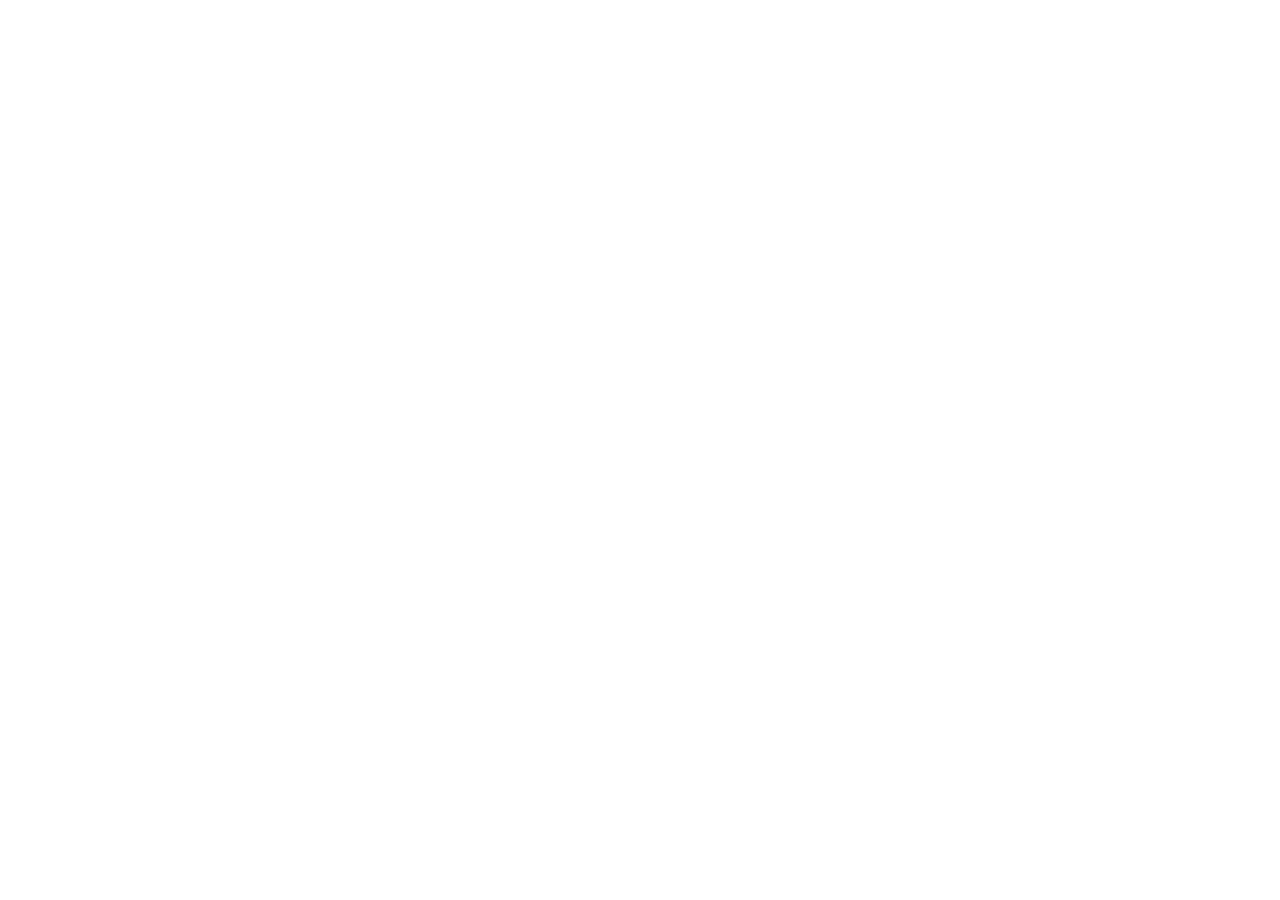
==== commit f172187c: "Lema" ====
--- a/index.html
+++ b/index.html
@@ -3,7 +3,7 @@
 <head>
     <meta charset="UTF-8">
     <meta name="viewport" content="width=device-width, initial-scale=1.0">
-    <title>Onix Gym - Transforma tu cuerpo. Transforma tu vida.</title>
+    <title>Onix Gym - No será fácil, pero cambiará tu vida./title>
     <link rel="stylesheet" href="styles.css">
     <link rel="stylesheet" href="https://cdnjs.cloudflare.com/ajax/libs/font-awesome/6.4.0/css/all.min.css">
     <link href="https://fonts.googleapis.com/css2?family=Montserrat:wght@400;600;700;800&display=swap" rel="stylesheet">
@@ -103,7 +103,7 @@
                             </div>
                         </div>
                         <div class="app-buttons">
-                            <a href="https://play.google.com/store/apps/details?id=com.onixgym.app" class="btn" target="_blank">
+                            <a href="#" class="btn" id="downloadAppBtn">
                                 <i class="fab fa-google-play"></i>
                                 Descargar App Móvil
                             </a>
@@ -664,6 +664,33 @@
         </div>
     </footer>
 
+    <!-- Modal para App Próximamente -->
+    <div id="appModal" class="modal">
+        <div class="modal-content">
+            <div class="modal-header">
+                <h3>¡Próximamente!</h3>
+                <span class="close-modal" id="closeModal">&times;</span>
+            </div>
+            <div class="modal-body">
+                <div class="modal-icon">
+                    <i class="fas fa-mobile-alt"></i>
+                </div>
+                <h4>Onix App Móvil</h4>
+                <p>Nuestra aplicación móvil estará disponible en la Play Store en los próximos días.</p>
+                <p>Mientras tanto, puedes usar nuestra <strong>aplicación web</strong> accediendo desde cualquier dispositivo.</p>
+                <div class="modal-buttons">
+                    <a href="/app" class="btn">
+                        <i class="fas fa-globe"></i>
+                        Usar App Web Ahora
+                    </a>
+                    <button class="btn btn-outline" id="closeModalBtn">
+                        Cerrar
+                    </button>
+                </div>
+            </div>
+        </div>
+    </div>
+
     <script src="script.js"></script>
 </body>
 </html>
--- a/styles.css
+++ b/styles.css
@@ -2292,4 +2292,201 @@
       font-size: 1rem;
     }
   }
+  
+  /* Modal Styles */
+  .modal {
+    display: none;
+    position: fixed;
+    z-index: 1000;
+    left: 0;
+    top: 0;
+    width: 100%;
+    height: 100%;
+    background-color: rgba(0, 0, 0, 0.8);
+    backdrop-filter: blur(5px);
+    animation: fadeIn 0.3s ease;
+  }
+
+  .modal-content {
+    background: linear-gradient(135deg, var(--black) 0%, var(--gray) 100%);
+    margin: 5% auto;
+    padding: 0;
+    border: 2px solid var(--yellow);
+    border-radius: 20px;
+    width: 90%;
+    max-width: 500px;
+    position: relative;
+    animation: slideIn 0.3s ease;
+    box-shadow: 0 20px 60px rgba(255, 215, 0, 0.3);
+  }
+
+  .modal-header {
+    background: linear-gradient(135deg, var(--yellow) 0%, #ffed4e 100%);
+    color: var(--black);
+    padding: 20px 30px;
+    border-radius: 18px 18px 0 0;
+    display: flex;
+    justify-content: space-between;
+    align-items: center;
+  }
+
+  .modal-header h3 {
+    margin: 0;
+    font-size: 1.5rem;
+    font-weight: 700;
+  }
+
+  .close-modal {
+    color: var(--black);
+    font-size: 2rem;
+    font-weight: bold;
+    cursor: pointer;
+    transition: all 0.3s ease;
+    line-height: 1;
+  }
+
+  .close-modal:hover {
+    transform: scale(1.2);
+  }
+
+  .modal-body {
+    padding: 30px;
+    text-align: center;
+  }
+
+  .modal-icon {
+    margin-bottom: 20px;
+  }
+
+  .modal-icon i {
+    font-size: 4rem;
+    color: var(--yellow);
+    animation: pulse 2s infinite;
+  }
+
+  .modal-body h4 {
+    font-size: 1.8rem;
+    margin-bottom: 15px;
+    color: var(--yellow);
+  }
+
+  .modal-body p {
+    font-size: 1.1rem;
+    margin-bottom: 15px;
+    color: var(--light-gray);
+    line-height: 1.6;
+  }
+
+  .modal-body p strong {
+    color: var(--yellow);
+  }
+
+  .modal-buttons {
+    display: flex;
+    gap: 15px;
+    justify-content: center;
+    margin-top: 25px;
+    flex-wrap: wrap;
+  }
+
+  .modal-buttons .btn {
+    padding: 12px 25px;
+    font-size: 0.95rem;
+    display: flex;
+    align-items: center;
+    gap: 8px;
+  }
+
+  @keyframes fadeIn {
+    from {
+      opacity: 0;
+    }
+    to {
+      opacity: 1;
+    }
+  }
+
+  @keyframes slideIn {
+    from {
+      transform: translateY(-50px);
+      opacity: 0;
+    }
+    to {
+      transform: translateY(0);
+      opacity: 1;
+    }
+  }
+
+  /* Responsive styles for modal */
+  @media (max-width: 768px) {
+    .modal-content {
+      margin: 10% auto;
+      width: 95%;
+    }
+
+    .modal-header {
+      padding: 15px 20px;
+    }
+
+    .modal-header h3 {
+      font-size: 1.3rem;
+    }
+
+    .modal-body {
+      padding: 20px;
+    }
+
+    .modal-icon i {
+      font-size: 3rem;
+    }
+
+    .modal-body h4 {
+      font-size: 1.5rem;
+    }
+
+    .modal-body p {
+      font-size: 1rem;
+    }
+
+    .modal-buttons {
+      flex-direction: column;
+      align-items: center;
+    }
+
+    .modal-buttons .btn {
+      width: 100%;
+      max-width: 250px;
+      justify-content: center;
+    }
+  }
+
+  @media (max-width: 576px) {
+    .modal-content {
+      margin: 15% auto;
+    }
+
+    .modal-header {
+      padding: 12px 15px;
+    }
+
+    .modal-header h3 {
+      font-size: 1.2rem;
+    }
+
+    .modal-body {
+      padding: 15px;
+    }
+
+    .modal-icon i {
+      font-size: 2.5rem;
+    }
+
+    .modal-body h4 {
+      font-size: 1.3rem;
+    }
+
+    .modal-body p {
+      font-size: 0.95rem;
+    }
+  }
   
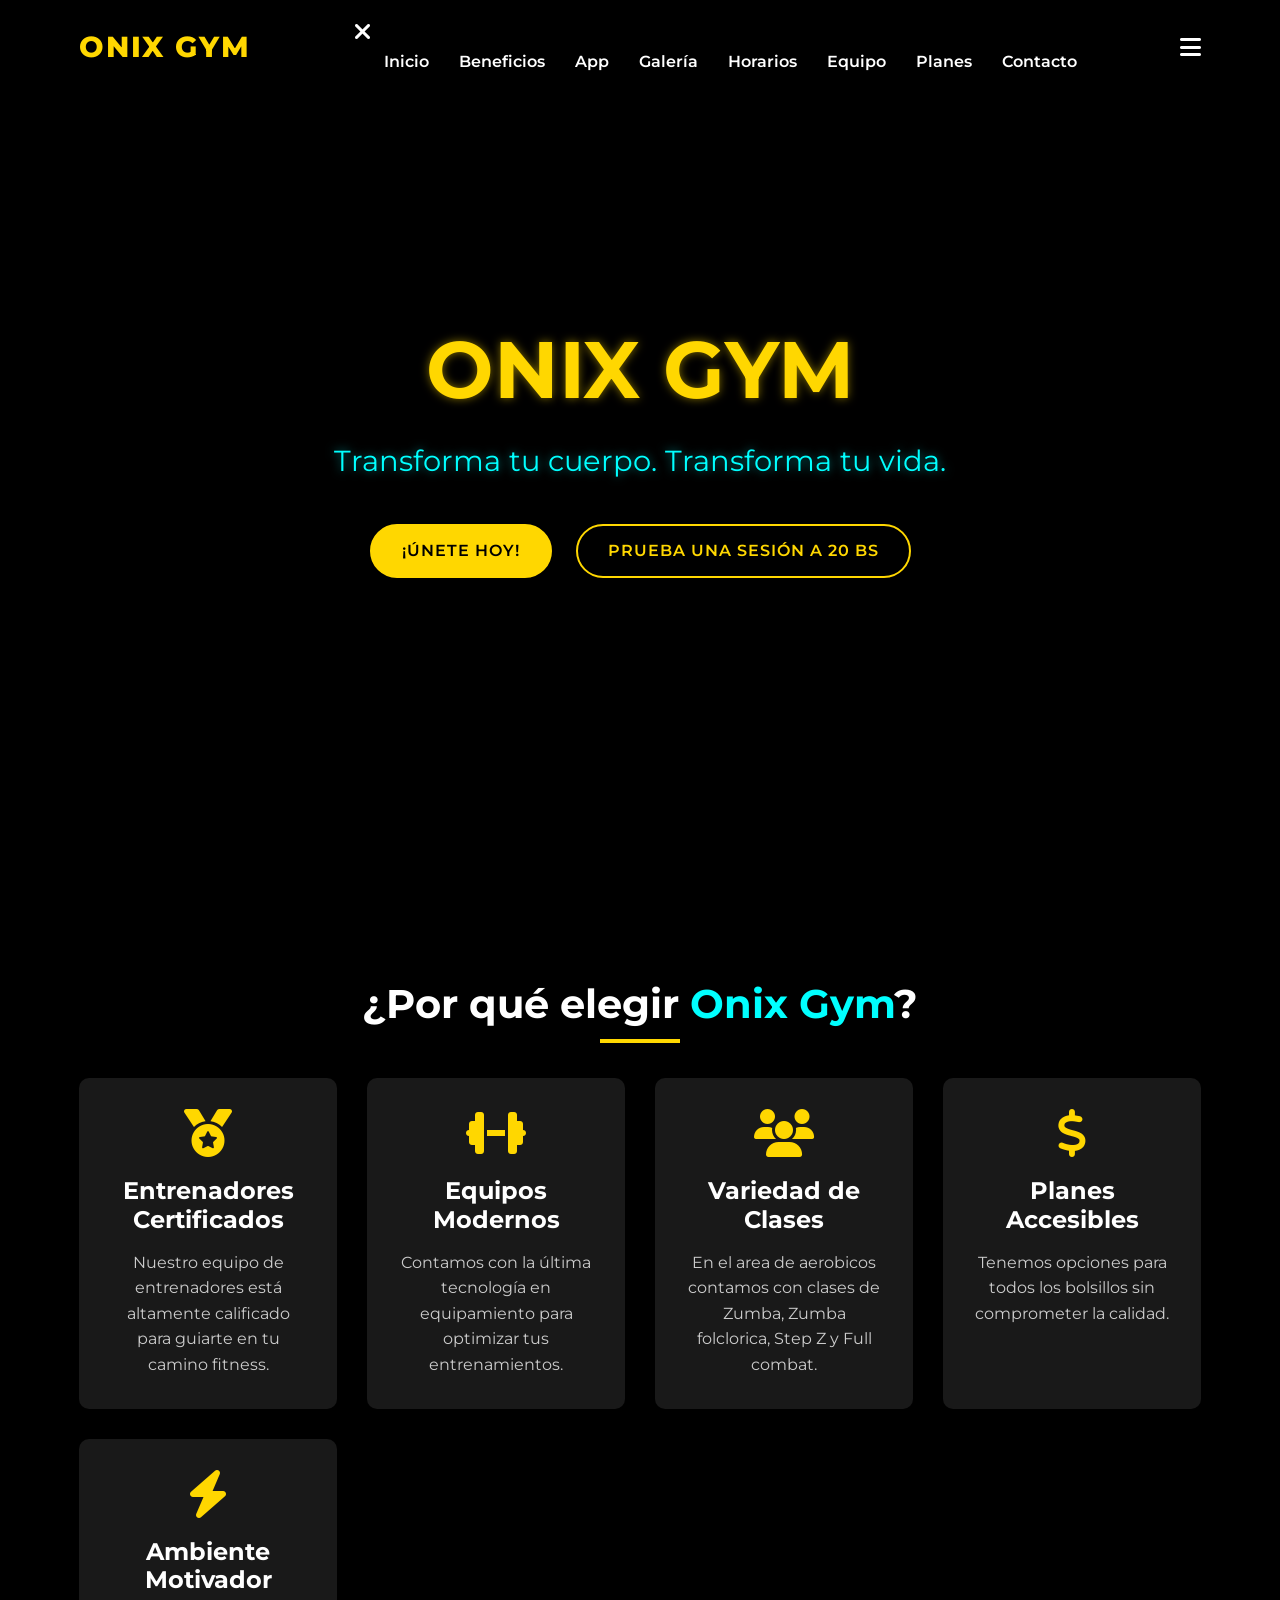
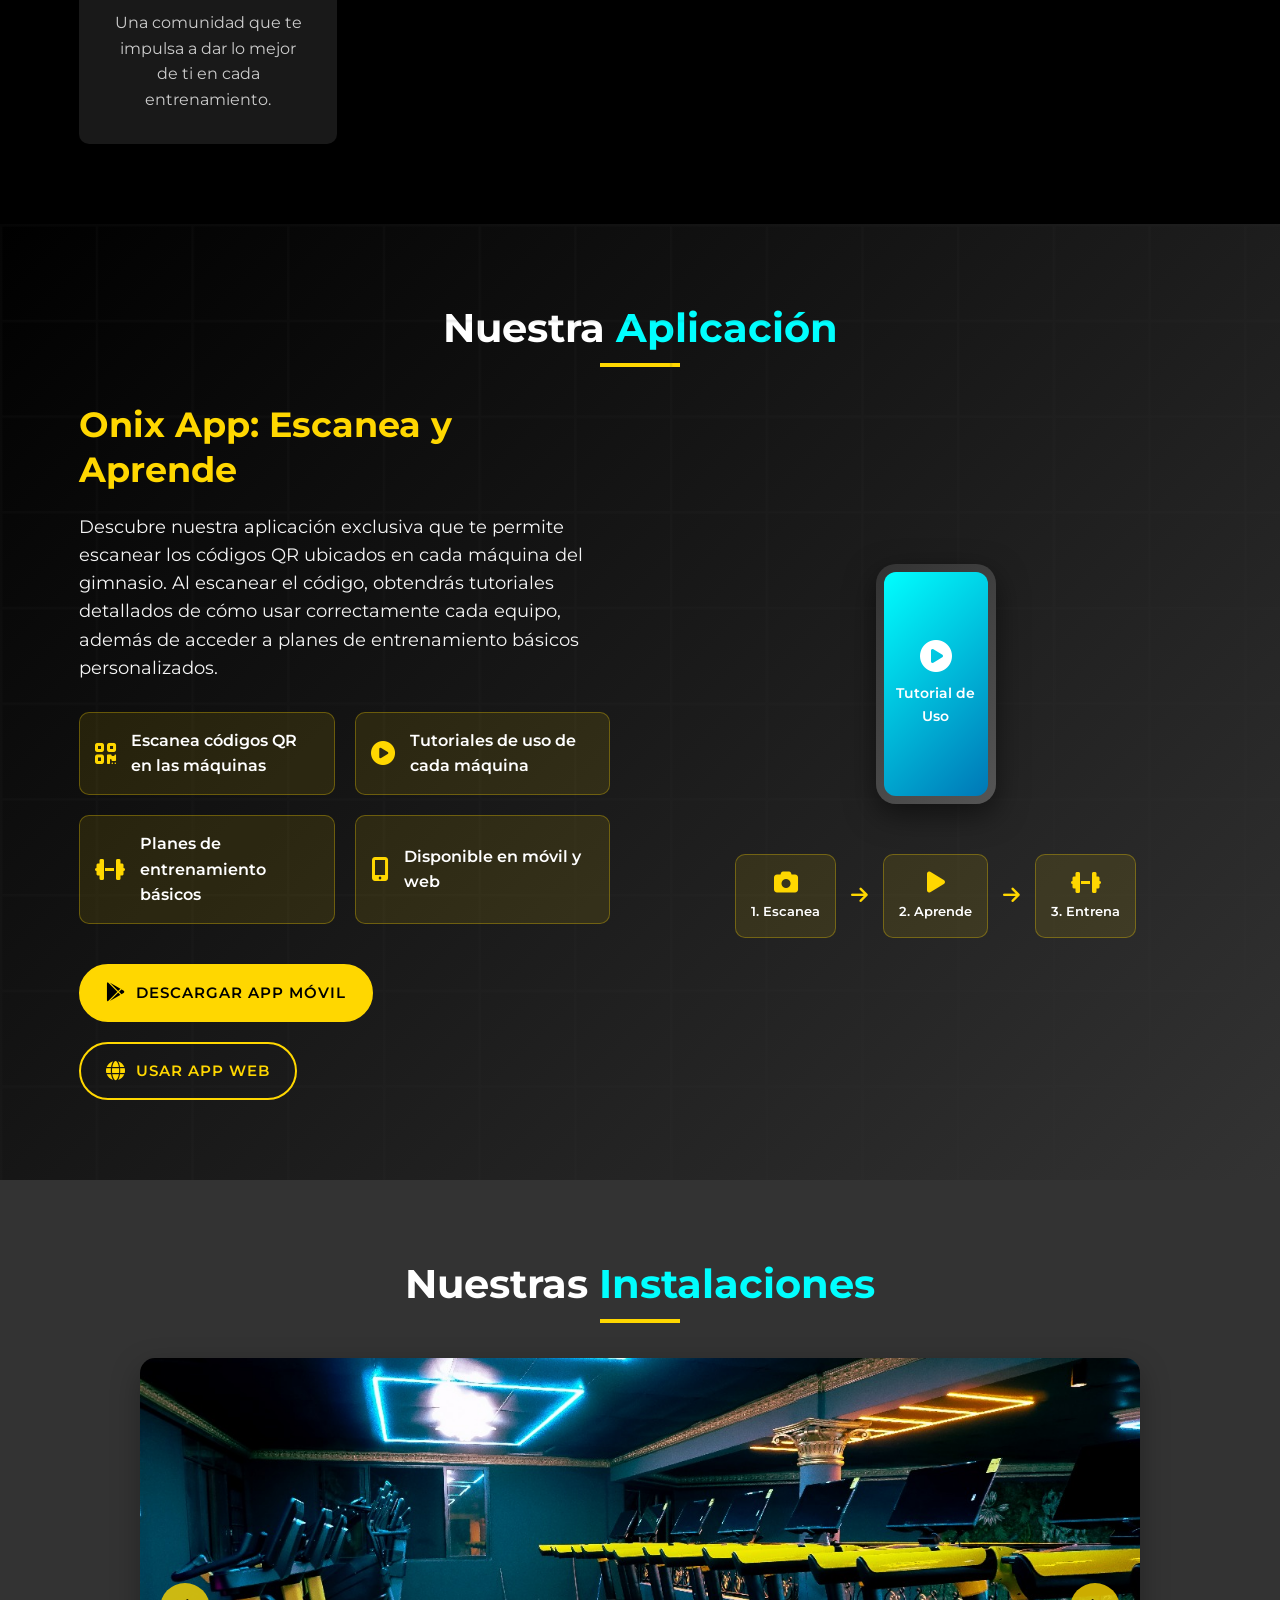
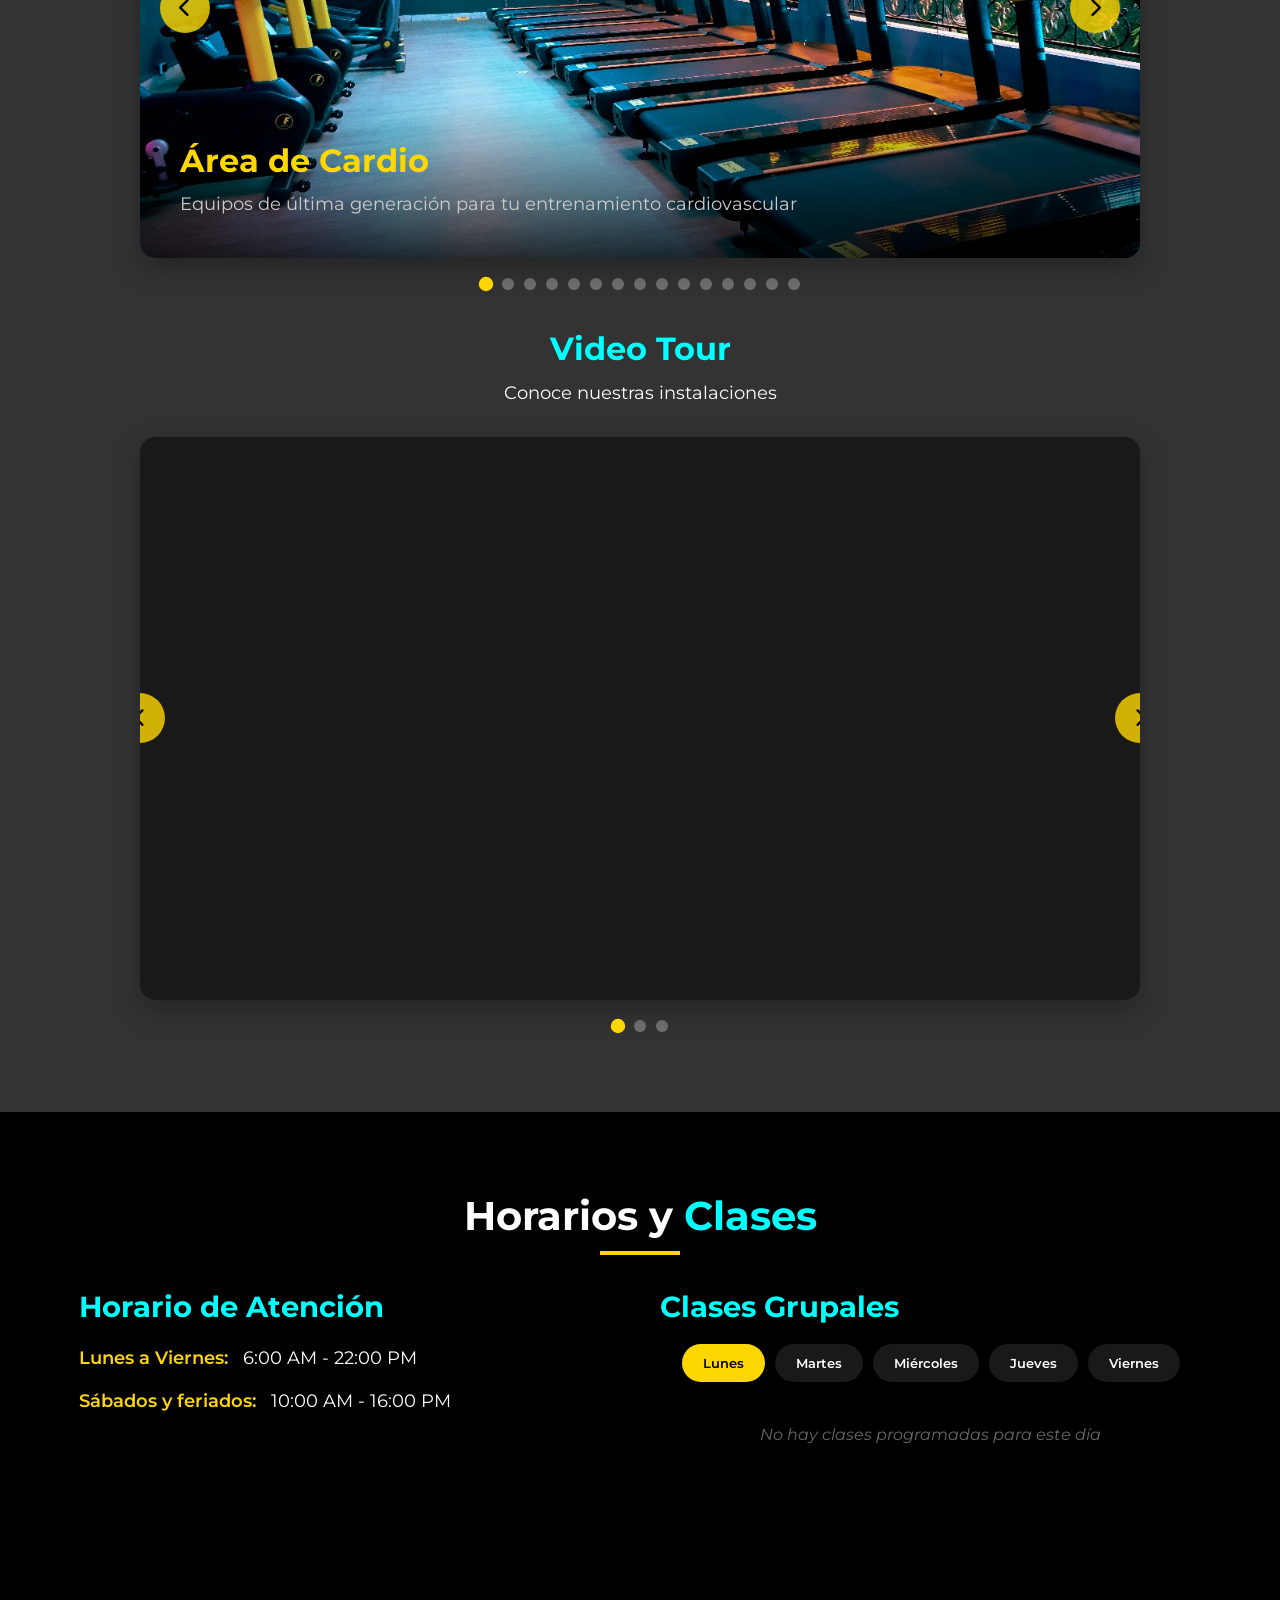
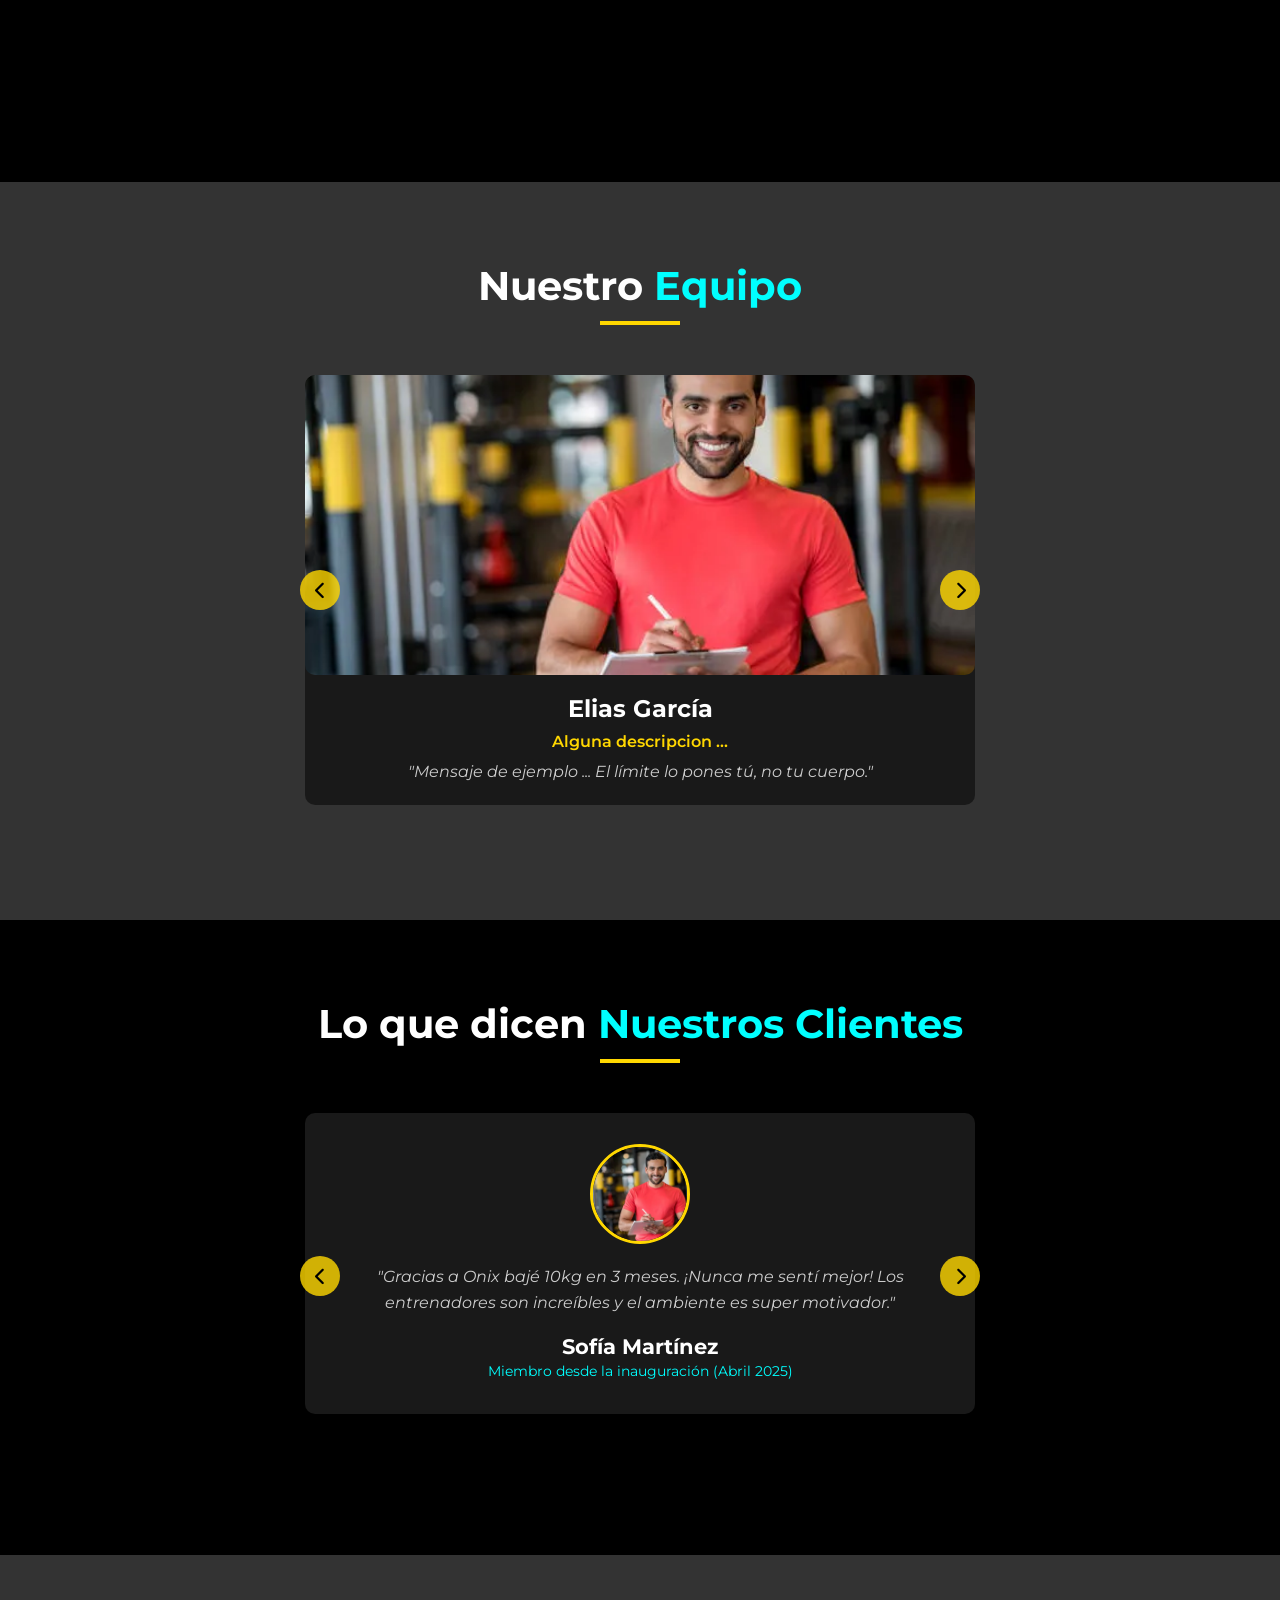
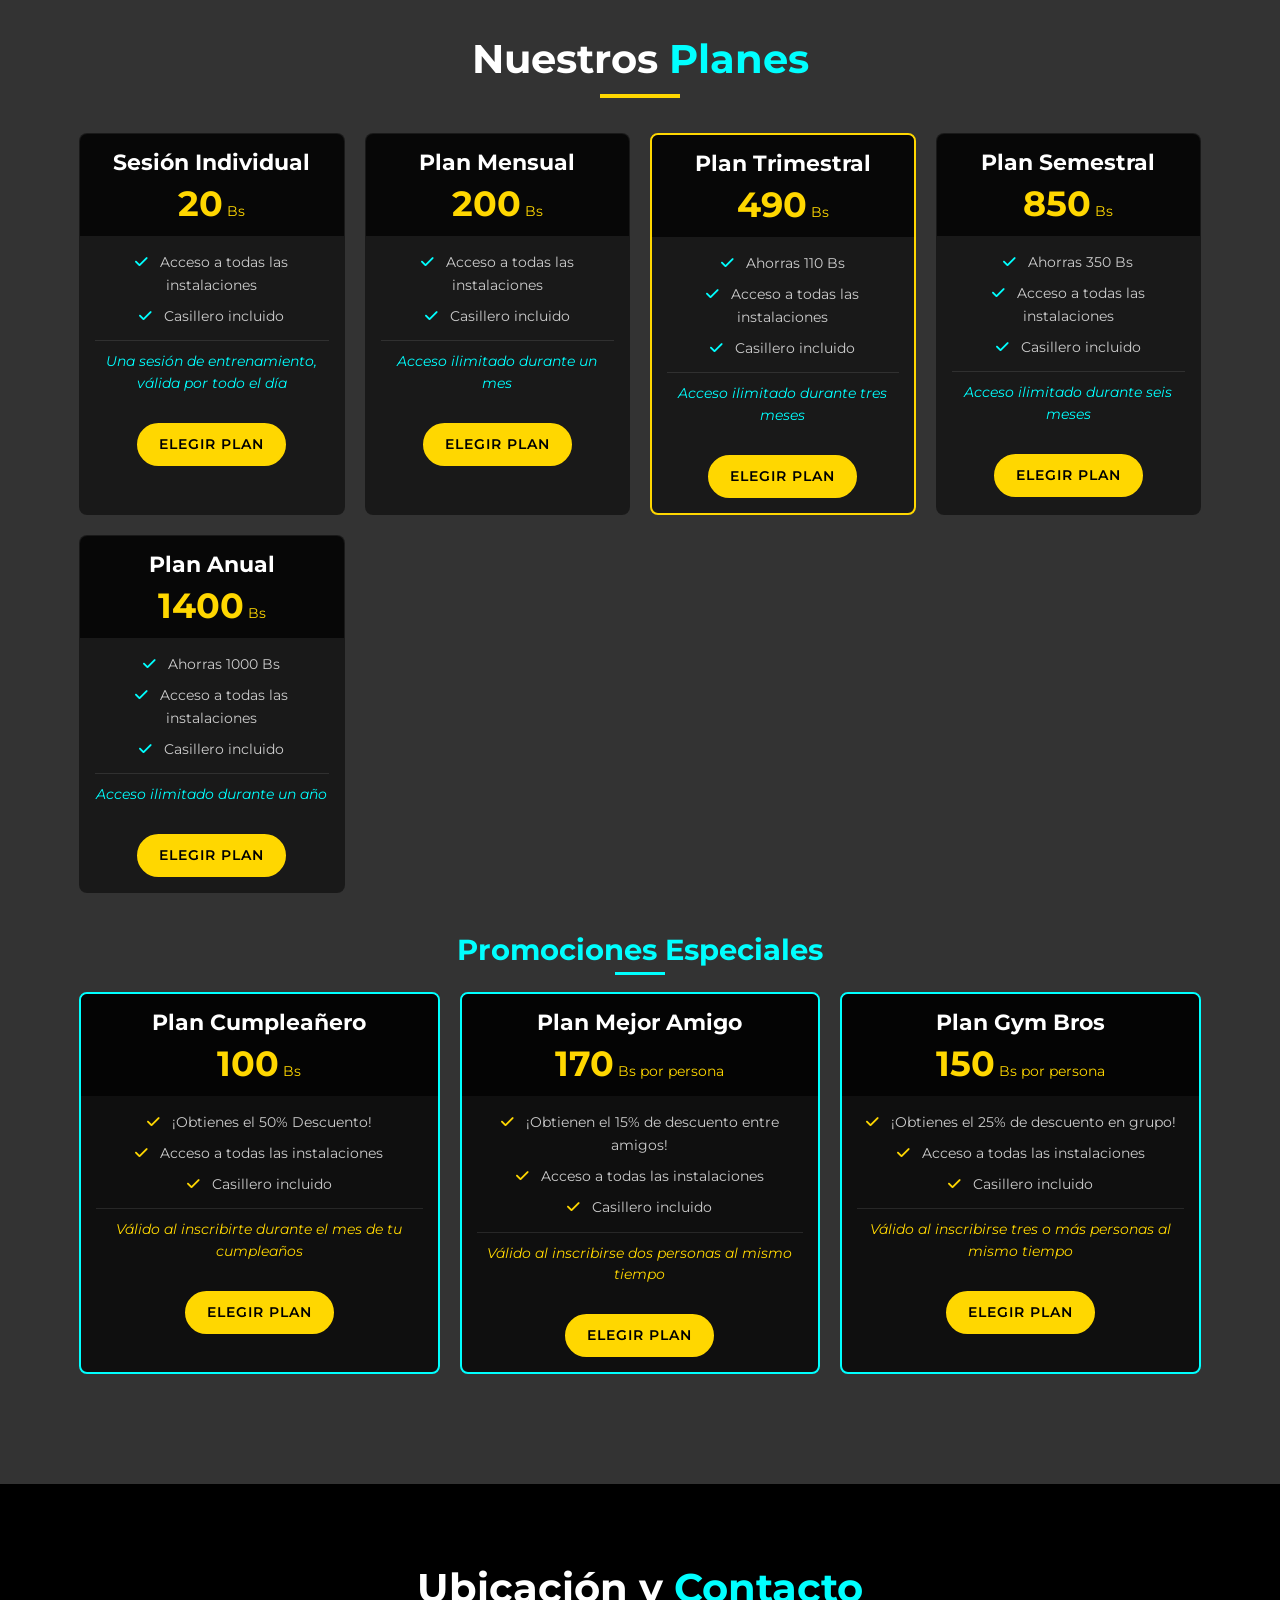
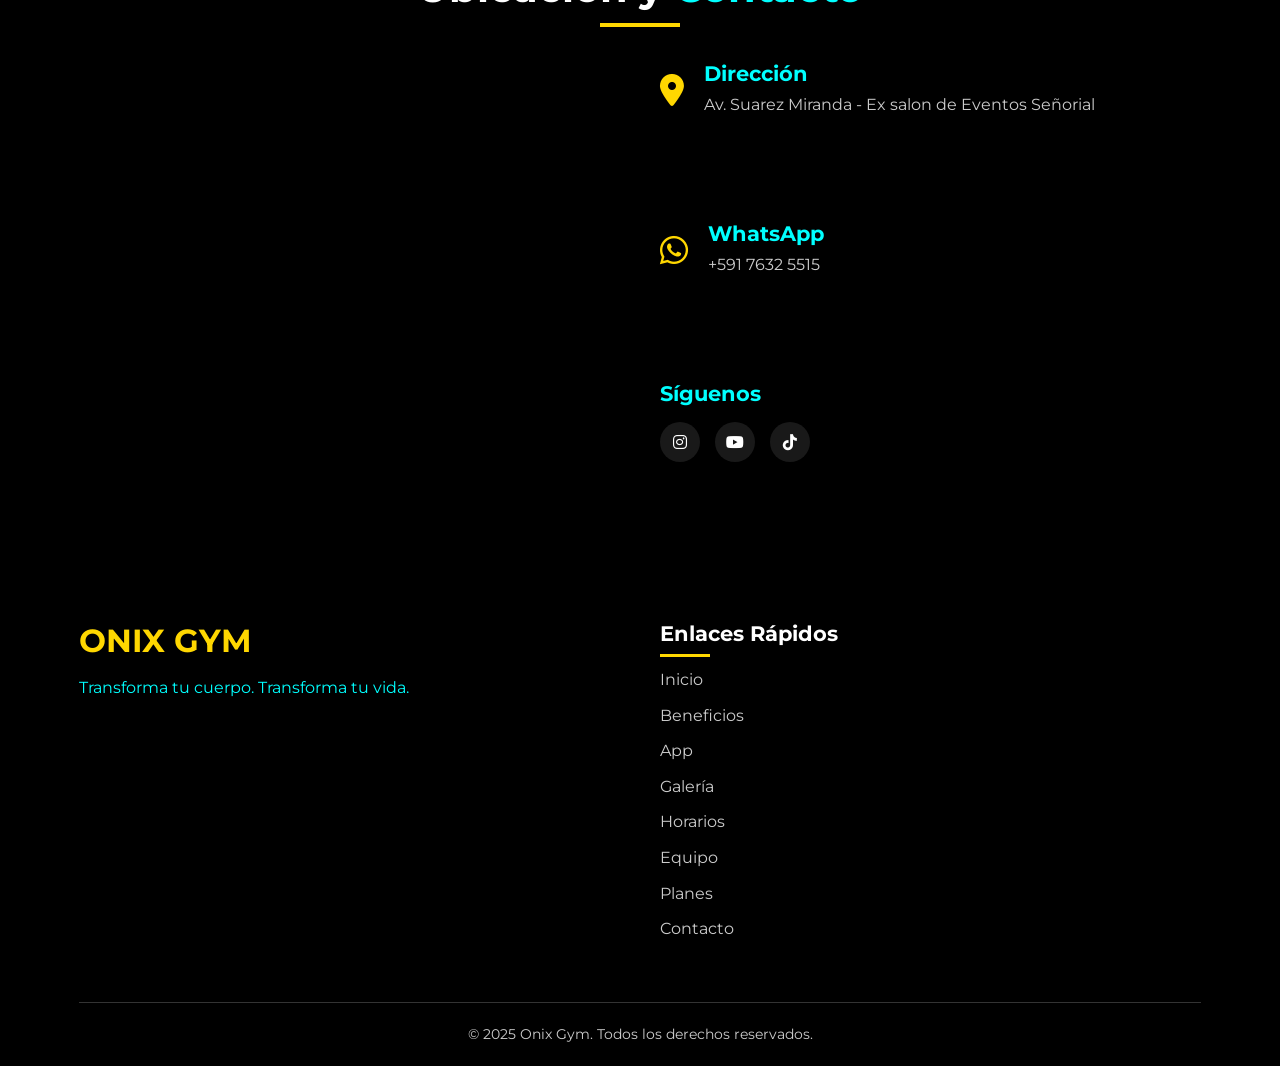
==== commit 6b1652d8: "error" ====
--- a/index.html
+++ b/index.html
@@ -3,7 +3,7 @@
 <head>
     <meta charset="UTF-8">
     <meta name="viewport" content="width=device-width, initial-scale=1.0">
-    <title>Onix Gym - No será fácil, pero cambiará tu vida./title>
+    <title>Onix Gym - No será fácil, pero cambiará tu vida.</title>
     <link rel="stylesheet" href="styles.css">
     <link rel="stylesheet" href="https://cdnjs.cloudflare.com/ajax/libs/font-awesome/6.4.0/css/all.min.css">
     <link href="https://fonts.googleapis.com/css2?family=Montserrat:wght@400;600;700;800&display=swap" rel="stylesheet">
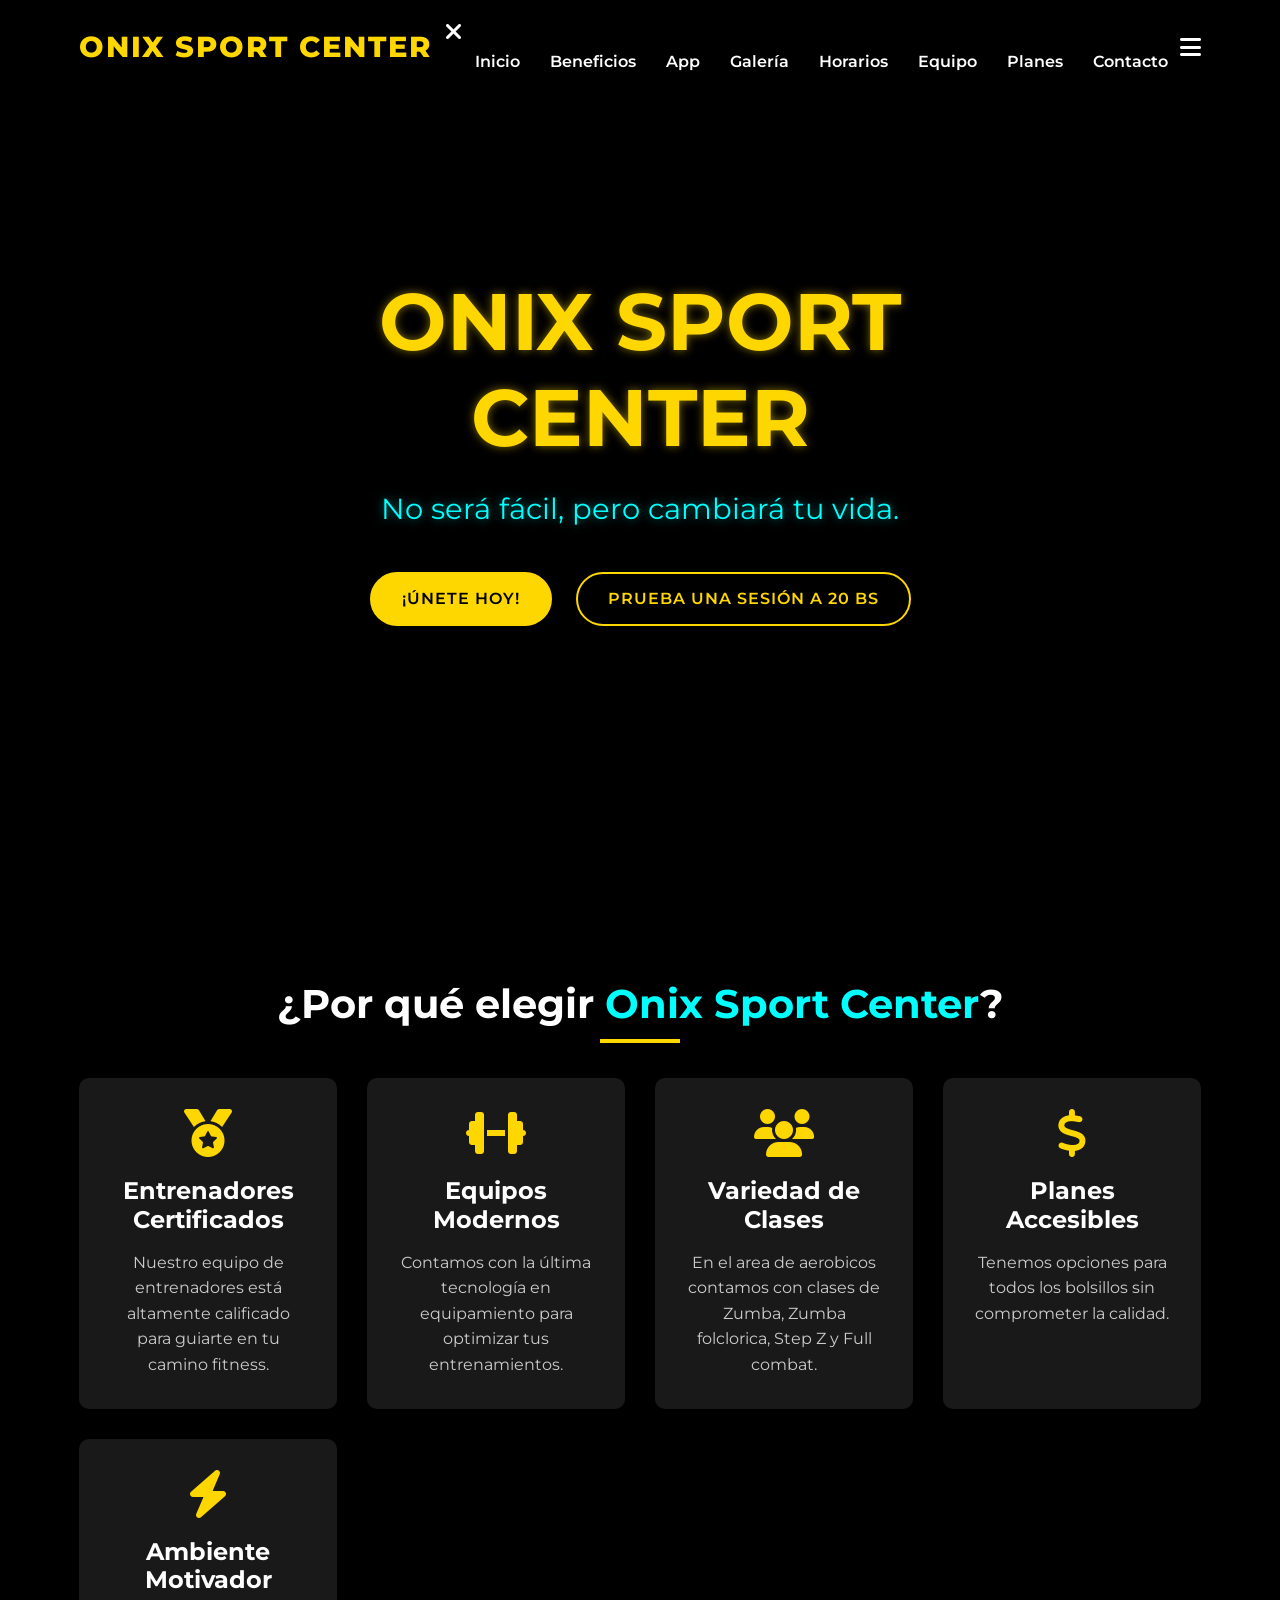
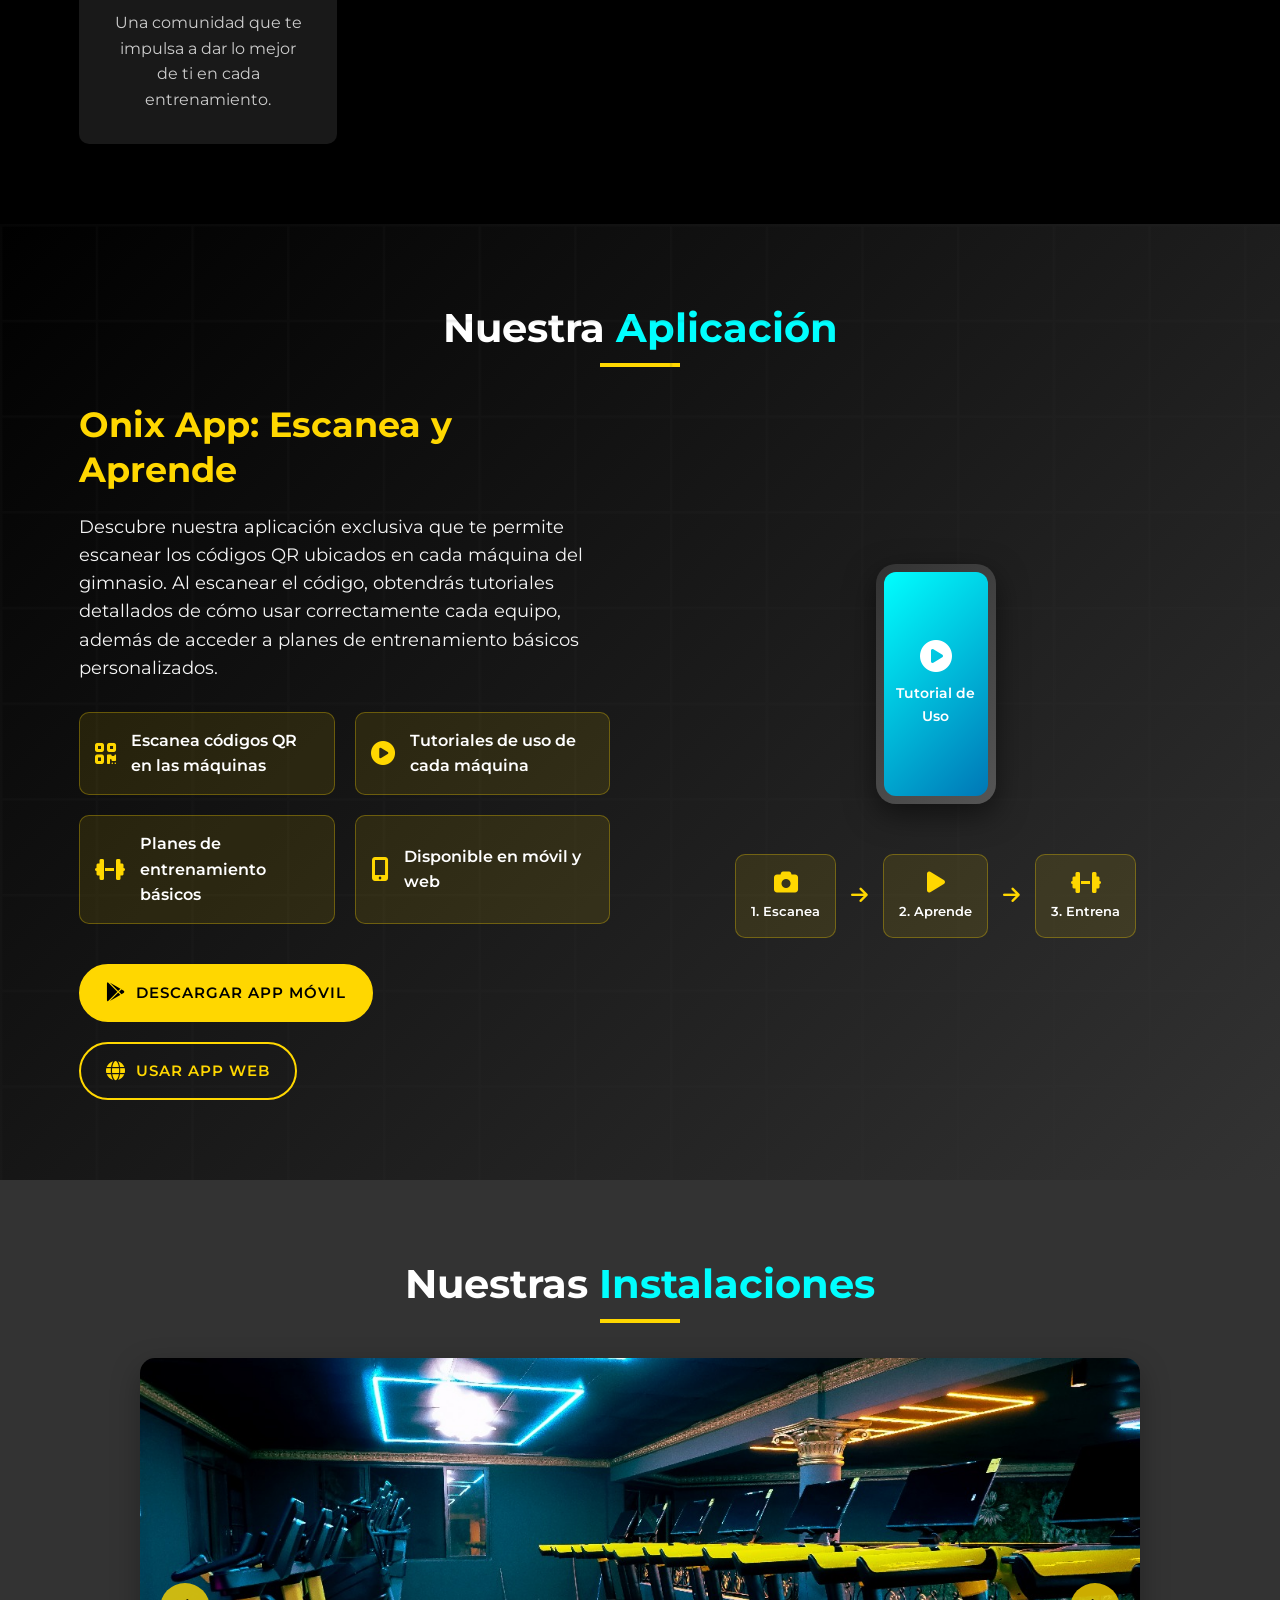
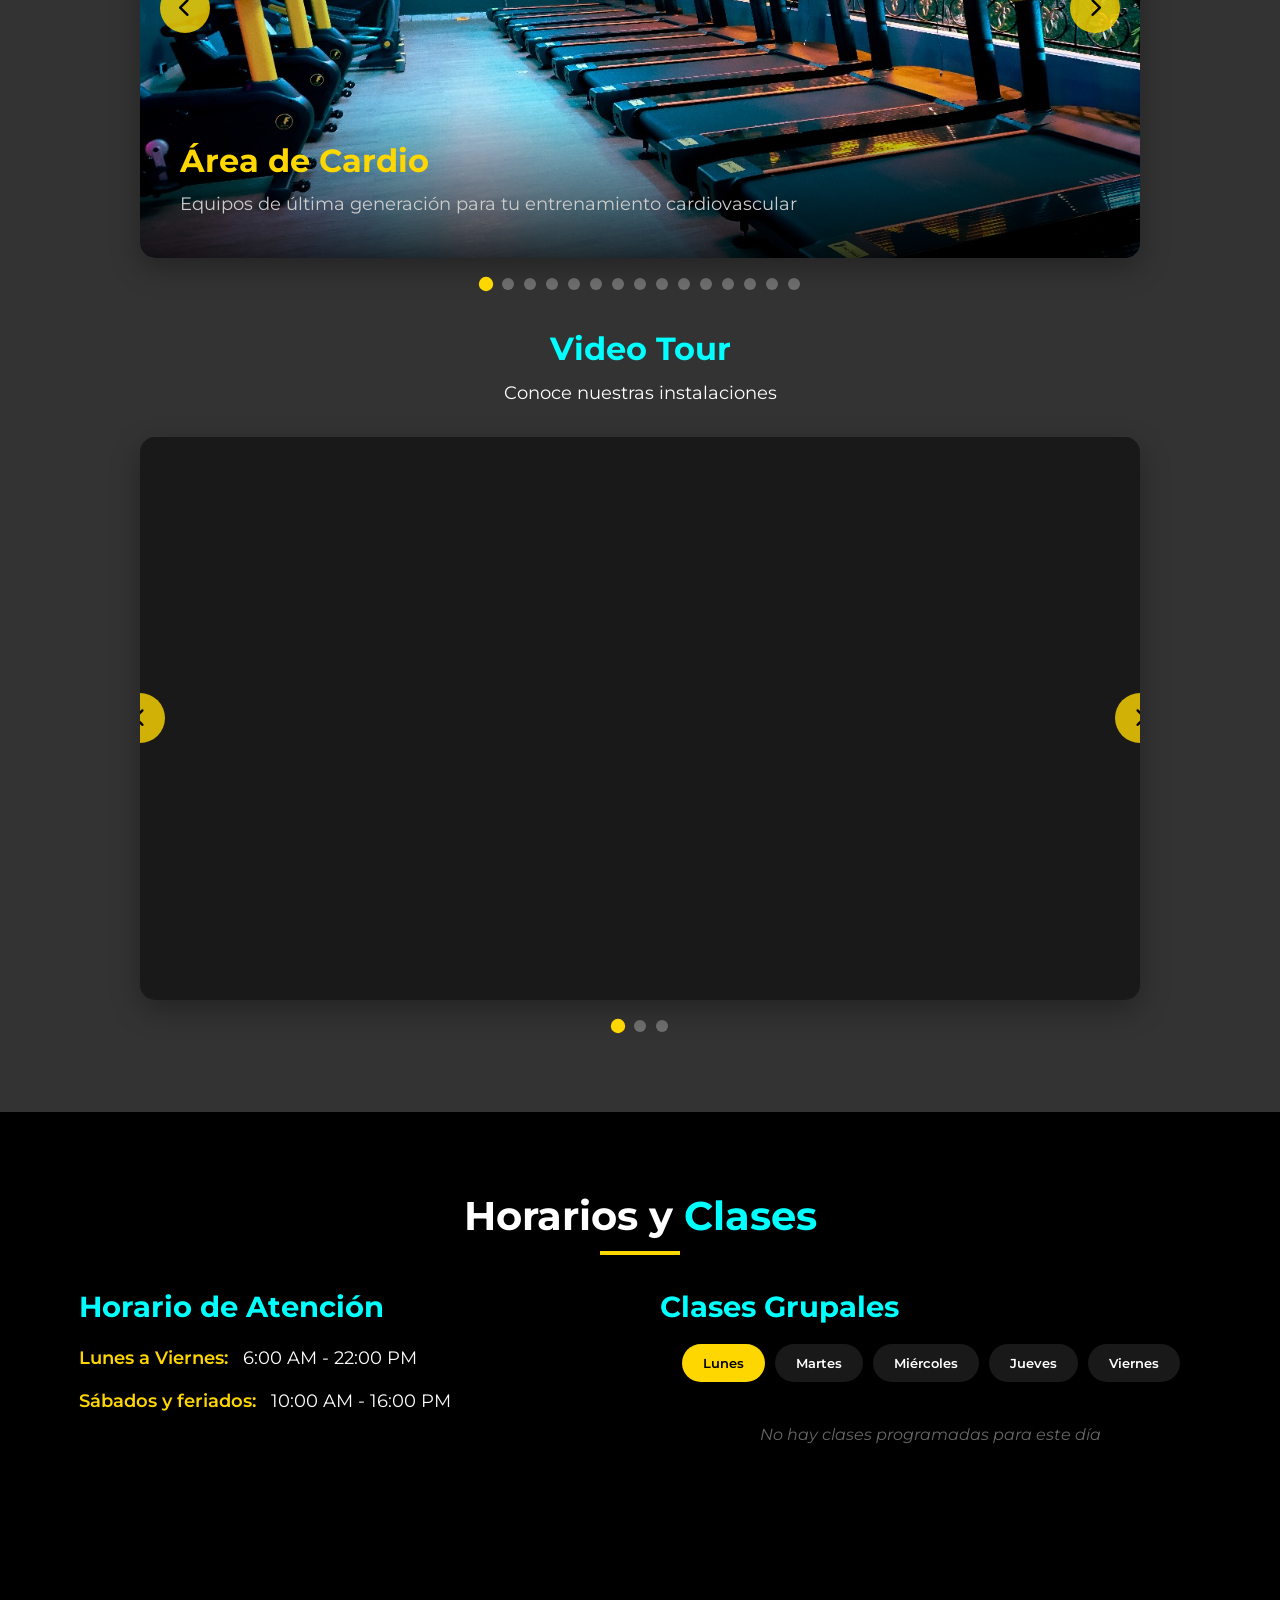
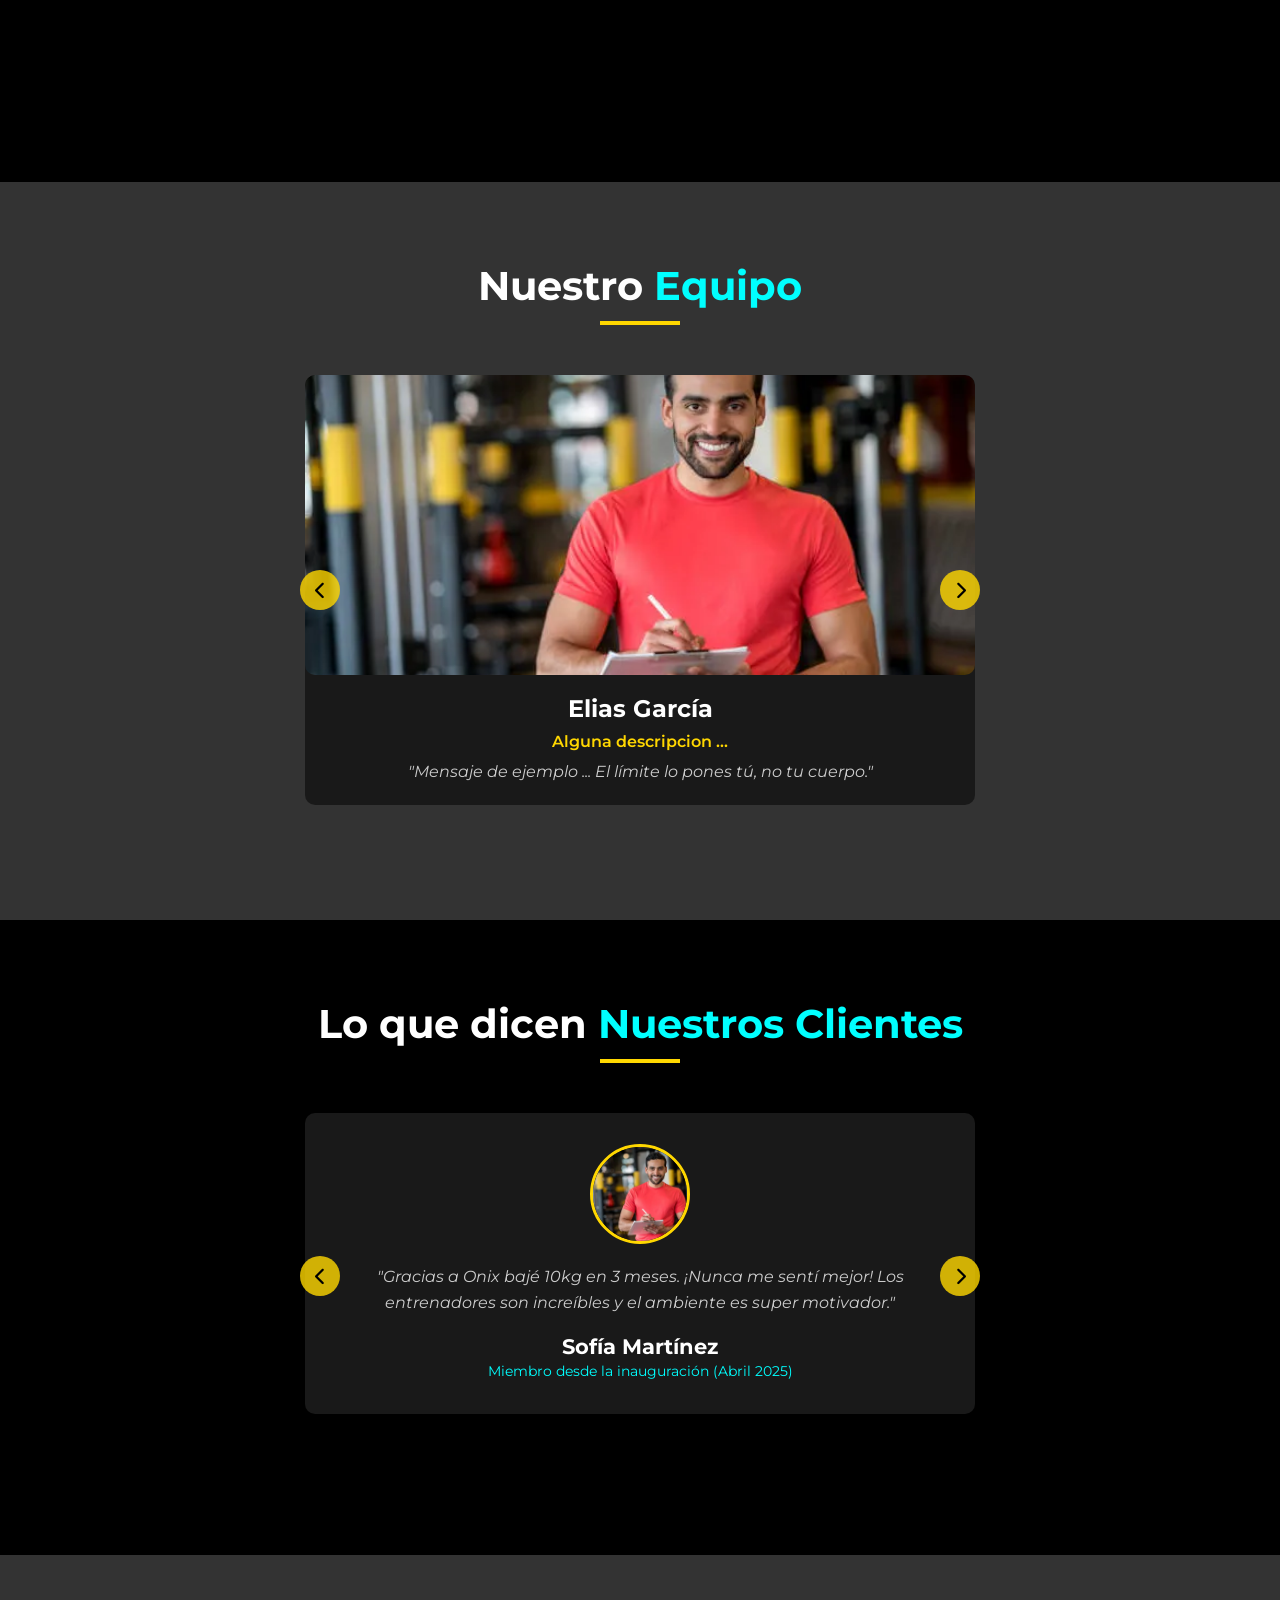
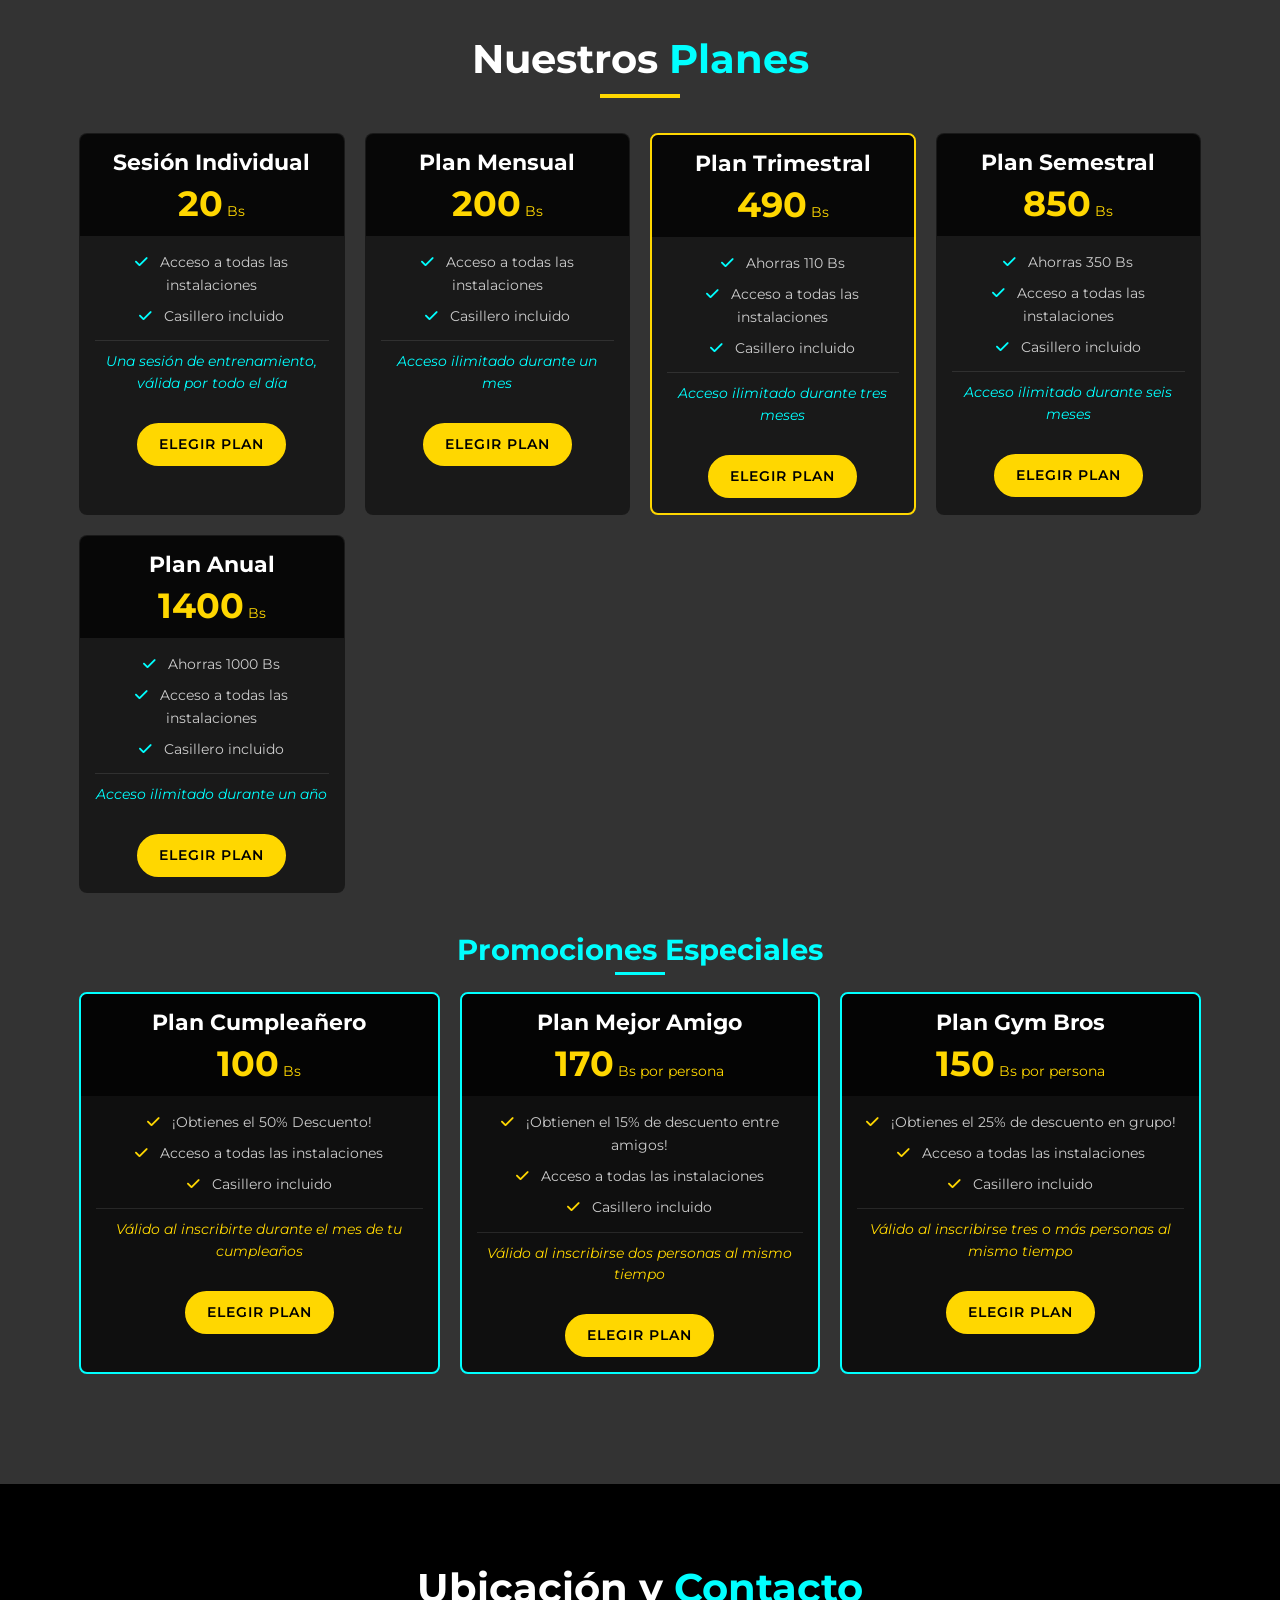
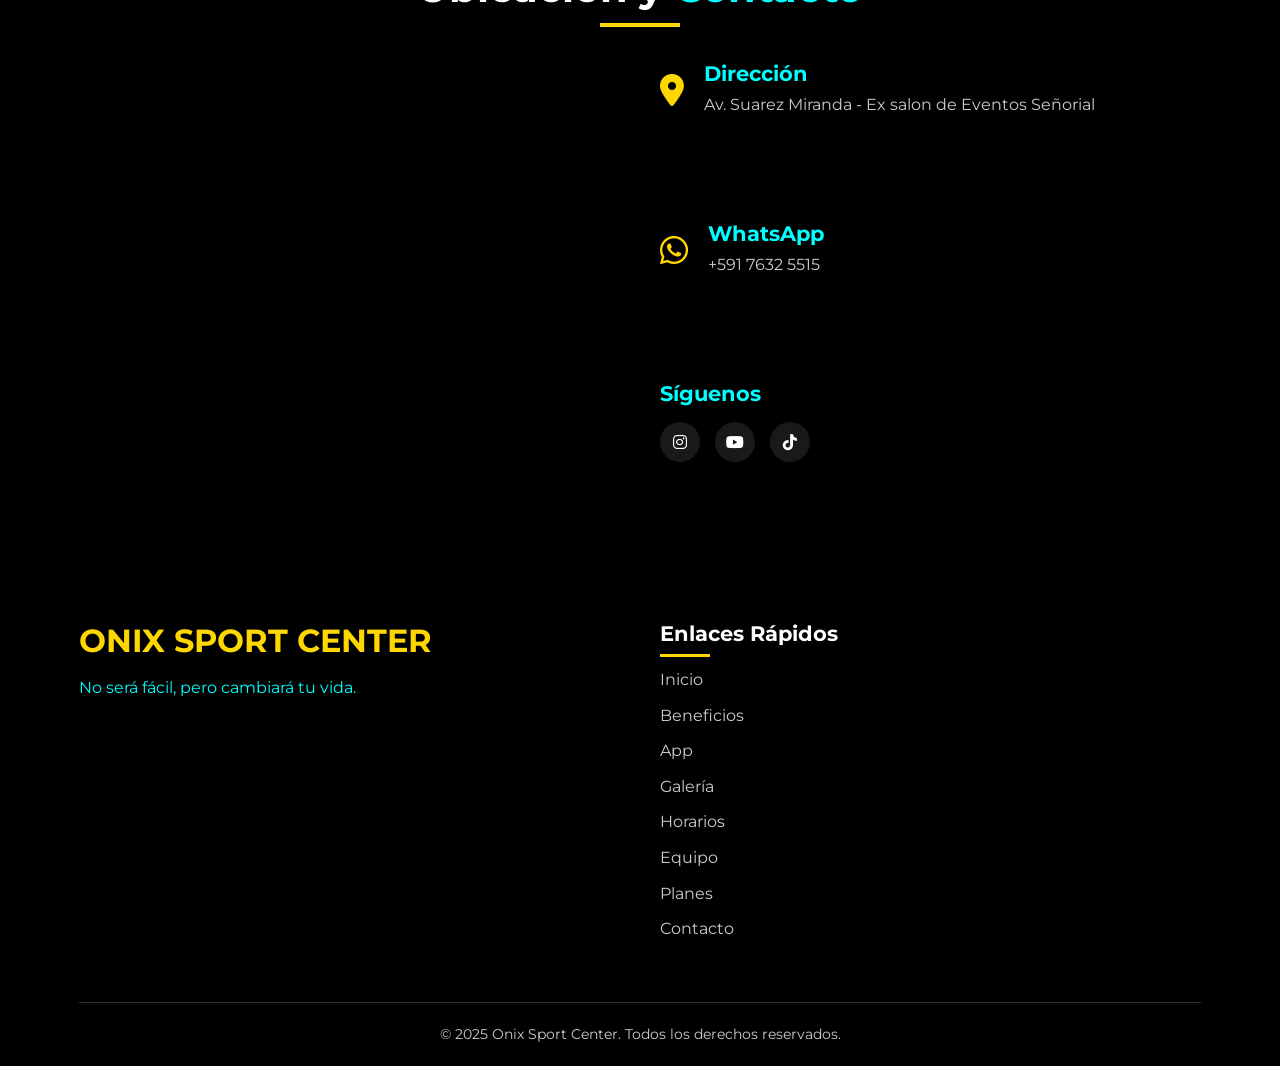
==== commit 46630550: "Change gym name" ====
--- a/index.html
+++ b/index.html
@@ -3,7 +3,7 @@
 <head>
     <meta charset="UTF-8">
     <meta name="viewport" content="width=device-width, initial-scale=1.0">
-    <title>Onix Gym - No será fácil, pero cambiará tu vida.</title>
+    <title>Onix Sport Center - No será fácil, pero cambiará tu vida.</title>
     <link rel="stylesheet" href="styles.css">
     <link rel="stylesheet" href="https://cdnjs.cloudflare.com/ajax/libs/font-awesome/6.4.0/css/all.min.css">
     <link href="https://fonts.googleapis.com/css2?family=Montserrat:wght@400;600;700;800&display=swap" rel="stylesheet">
@@ -12,7 +12,7 @@
     <!-- Navbar -->
     <nav>
         <div class="container">
-            <div class="logo">ONIX GYM</div>
+            <div class="logo">ONIX SPORT CENTER</div>
             <div class="nav-links" id="navLinks">
                 <i class="fas fa-times" onclick="hideMenu()"></i>
                 <ul>
@@ -34,8 +34,8 @@
     <section id="home" class="hero">
         <div class="overlay"></div>
         <div class="hero-content">
-            <h1>ONIX GYM</h1>
-            <p class="tagline">Transforma tu cuerpo. Transforma tu vida.</p>
+            <h1>ONIX SPORT CENTER</h1>
+            <p class="tagline">No será fácil, pero cambiará tu vida.</p>
             <a href="https://wa.me/59176325515?text=Hola,%20me%20interesa%20inscribirme%20a%20Onix%20Sport%20Center" class="btn">¡Únete Hoy!</a>
             <a href="https://wa.me/59176325515?text=Hola,%20me%20interesa%20la%20Sesión%20Individual%20de%2020%20Bs" class="btn btn-outline">Prueba una Sesión a 20 Bs</a>
         </div>
@@ -44,7 +44,7 @@
     <!-- 2. Benefits Section -->
     <section id="benefits" class="benefits">
         <div class="container">
-            <h2 class="section-title">¿Por qué elegir <span>Onix Gym</span>?</h2>
+            <h2 class="section-title">¿Por qué elegir <span>Onix Sport Center</span>?</h2>
             <div class="benefits-container">
                 <div class="benefit-card">
                     <i class="fas fa-medal"></i>
@@ -640,8 +640,8 @@
         <div class="container">
             <div class="footer-content">
                 <div class="footer-logo">
-                    <h2>ONIX GYM</h2>
-                    <p>Transforma tu cuerpo. Transforma tu vida.</p>
+                    <h2>ONIX SPORT CENTER</h2>
+                    <p>No será fácil, pero cambiará tu vida.</p>
                 </div>
                 <div class="footer-links">
                     <h3>Enlaces Rápidos</h3>
@@ -659,7 +659,7 @@
                
             </div>
             <div class="footer-bottom">
-                <p>&copy; 2025 Onix Gym. Todos los derechos reservados.</p>
+                <p>&copy; 2025 Onix Sport Center. Todos los derechos reservados.</p>
             </div>
         </div>
     </footer>
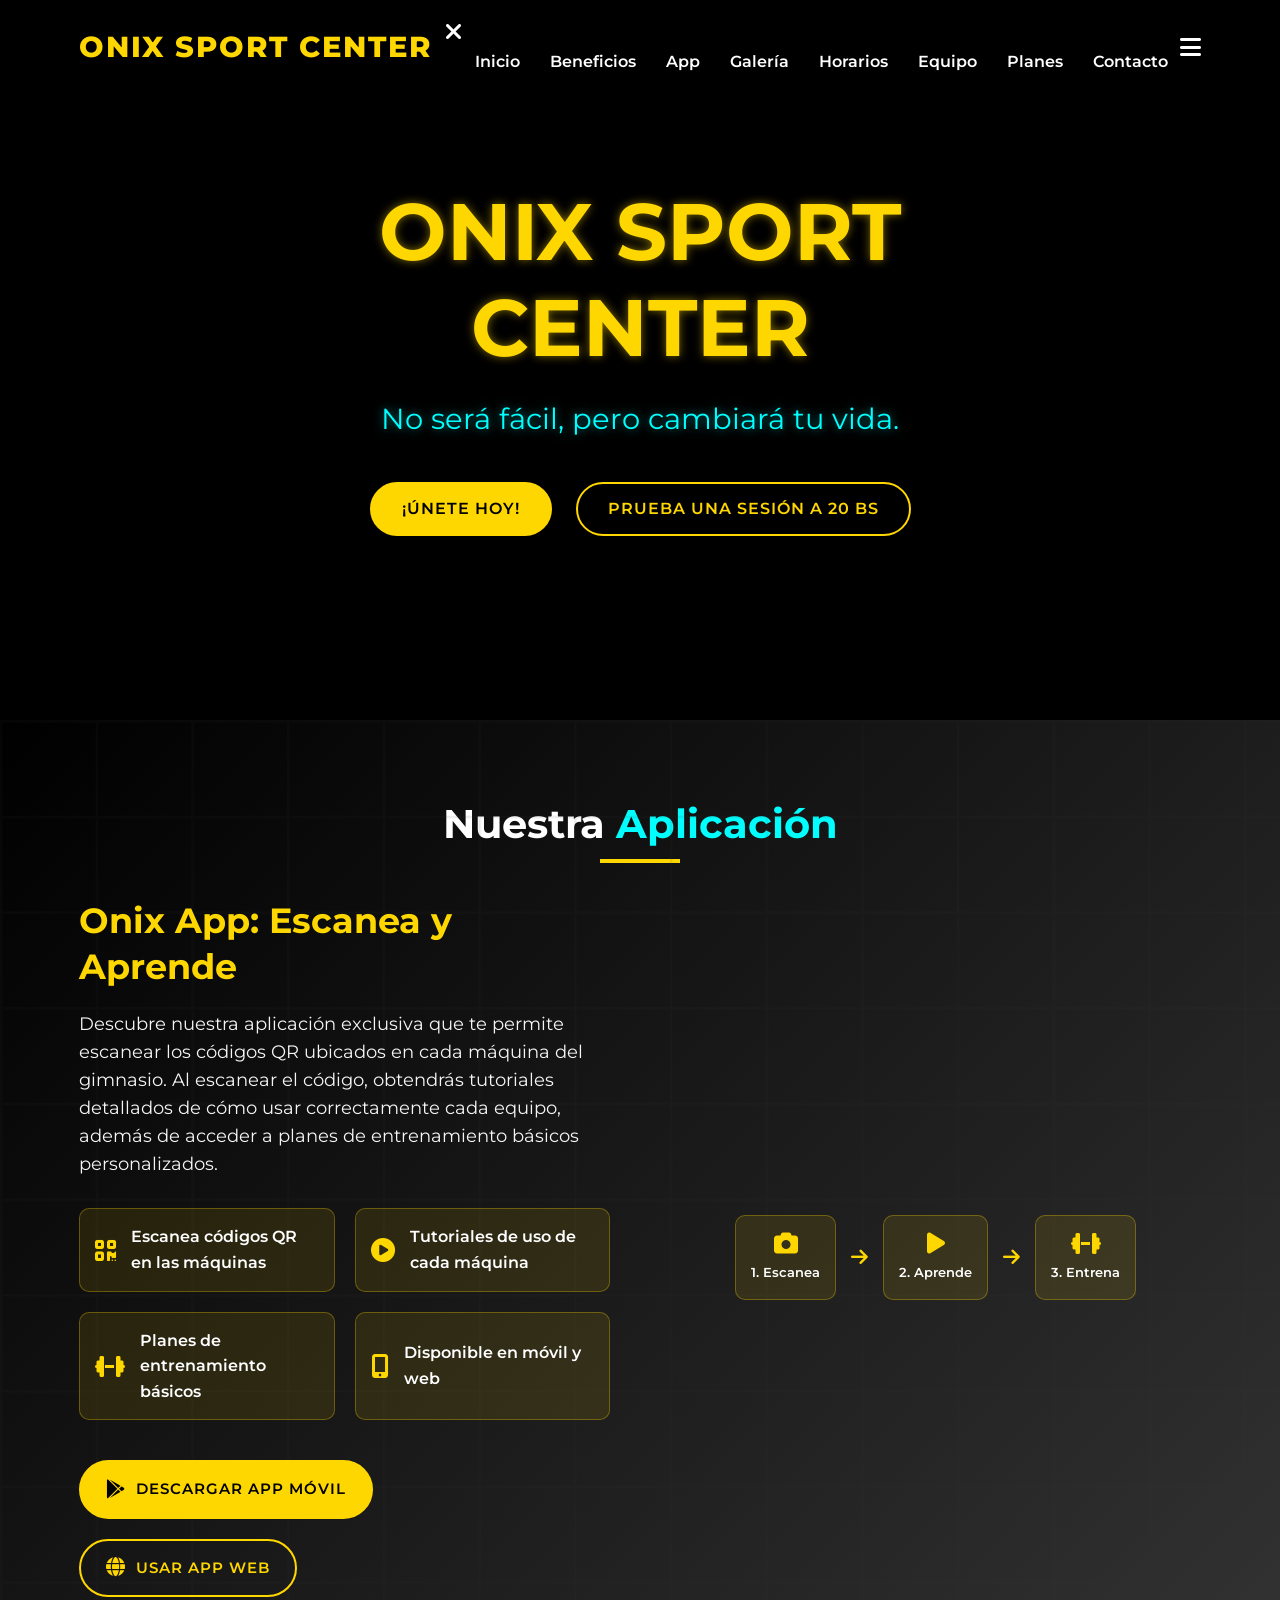
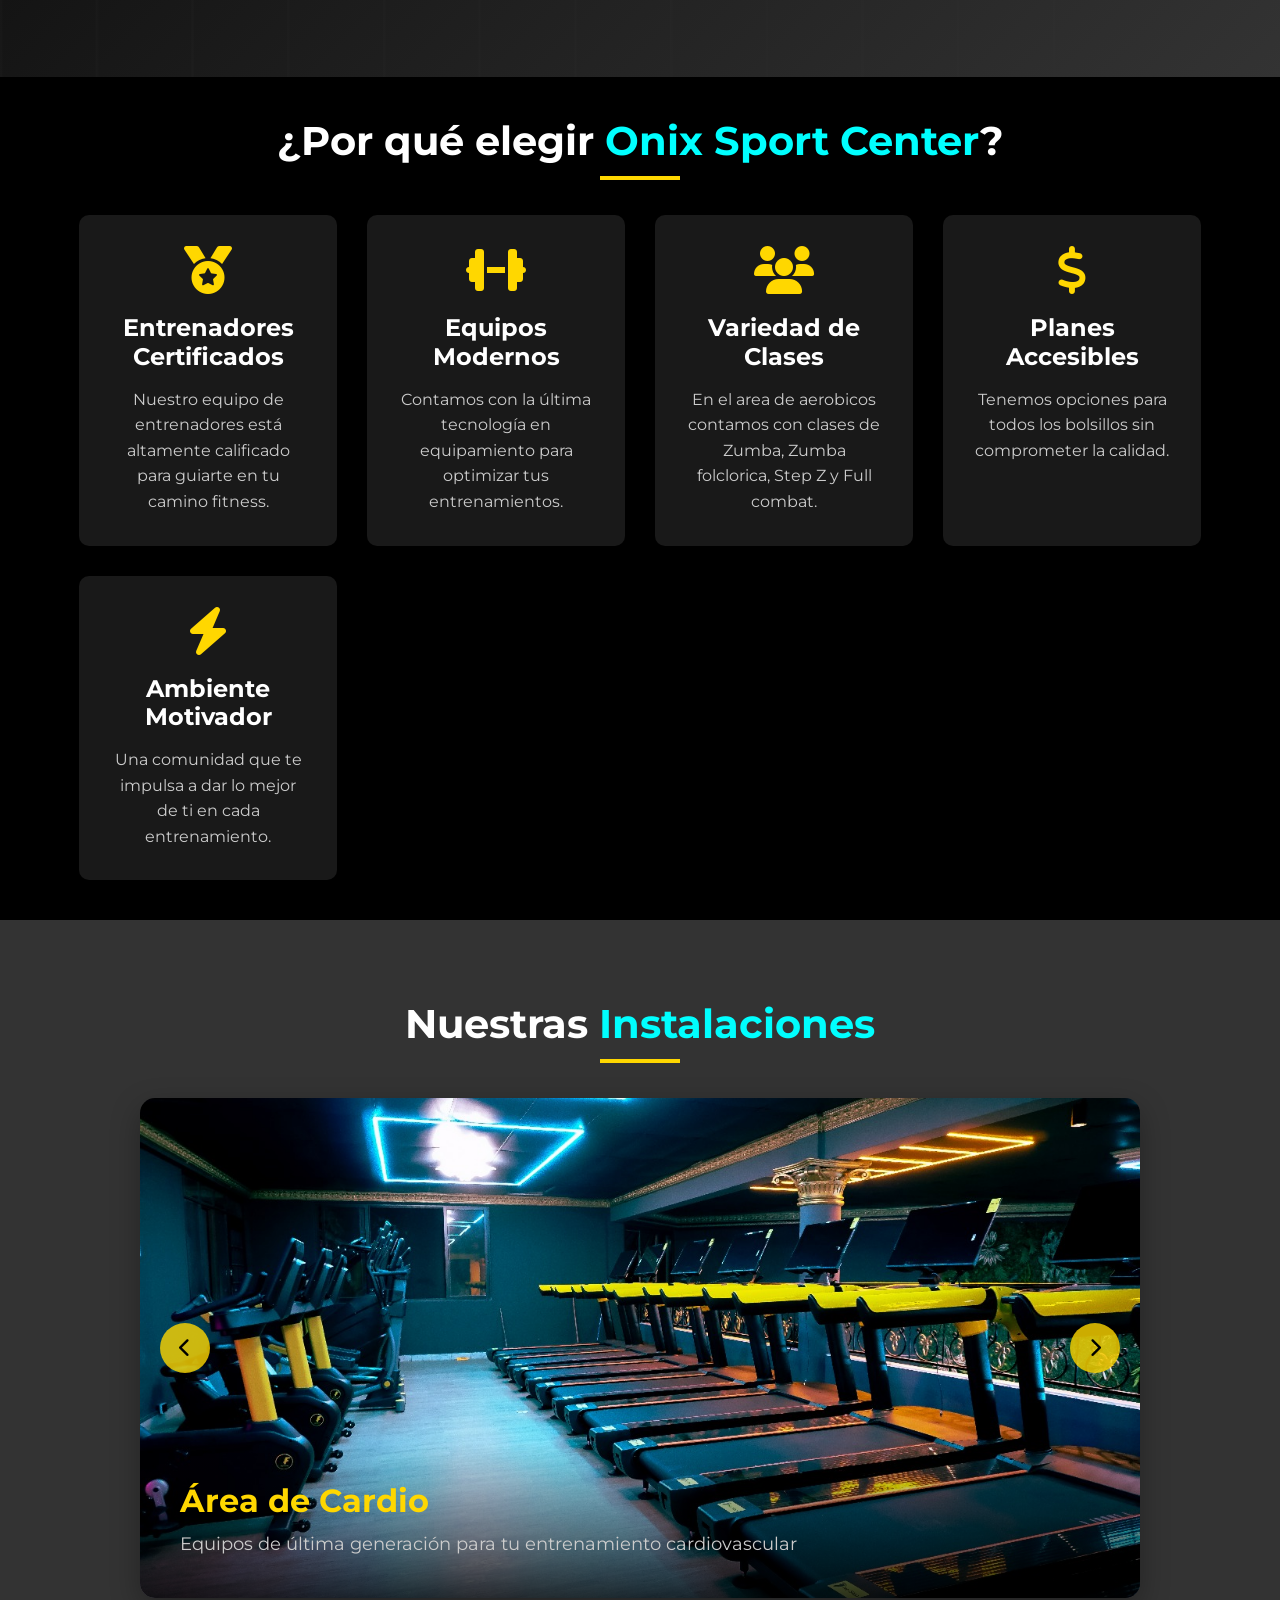
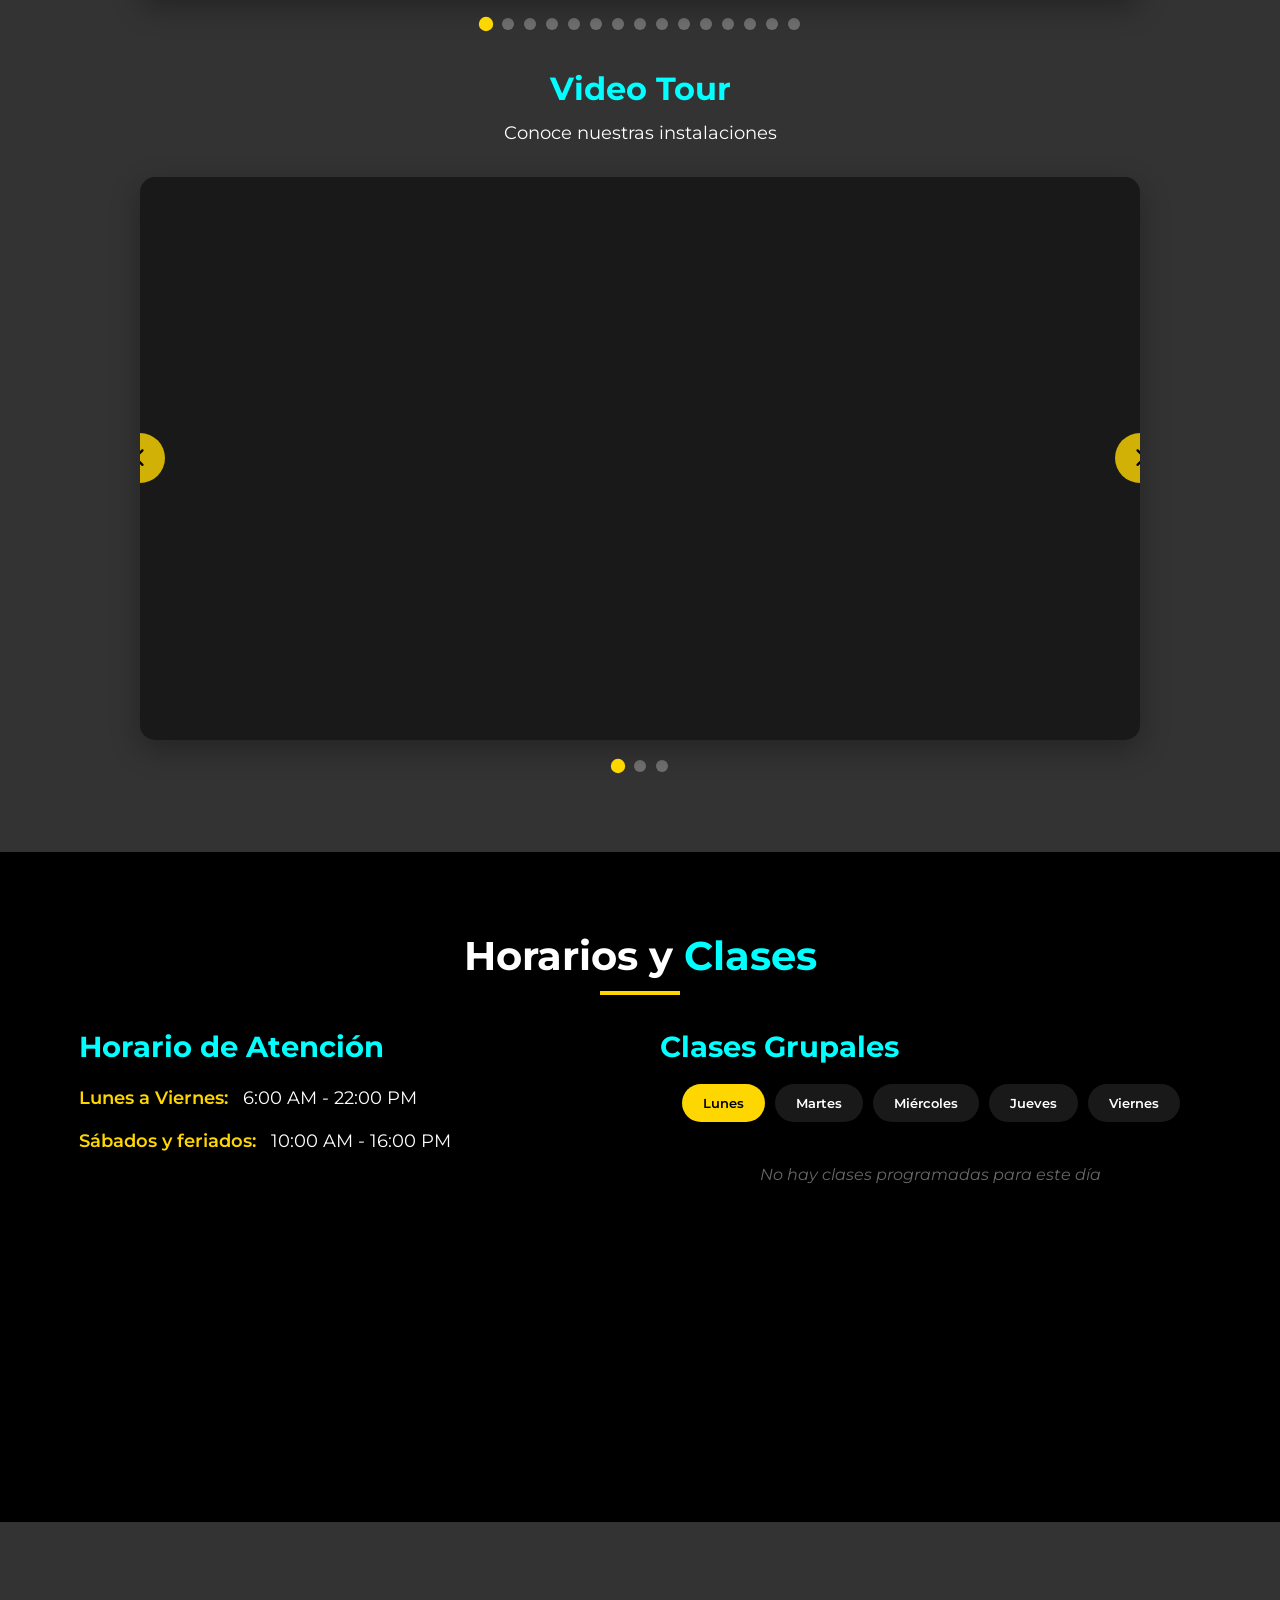
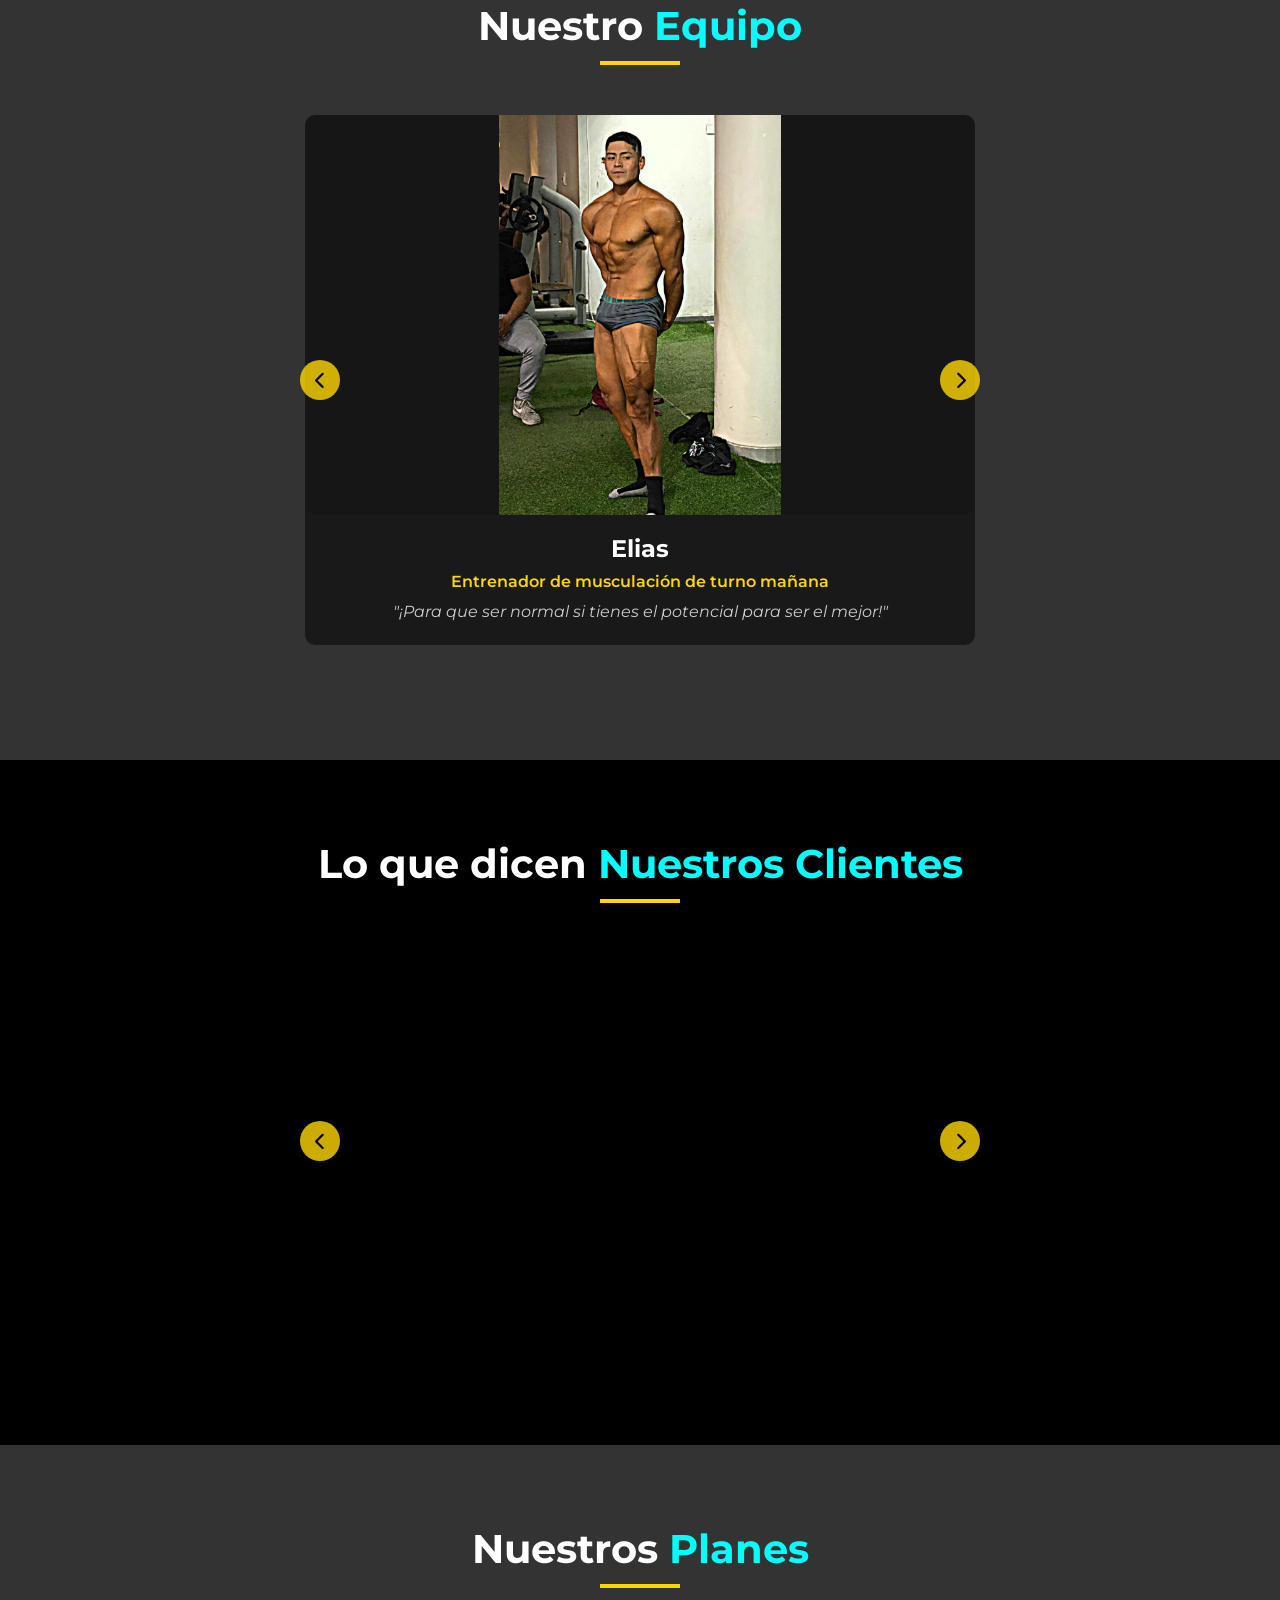
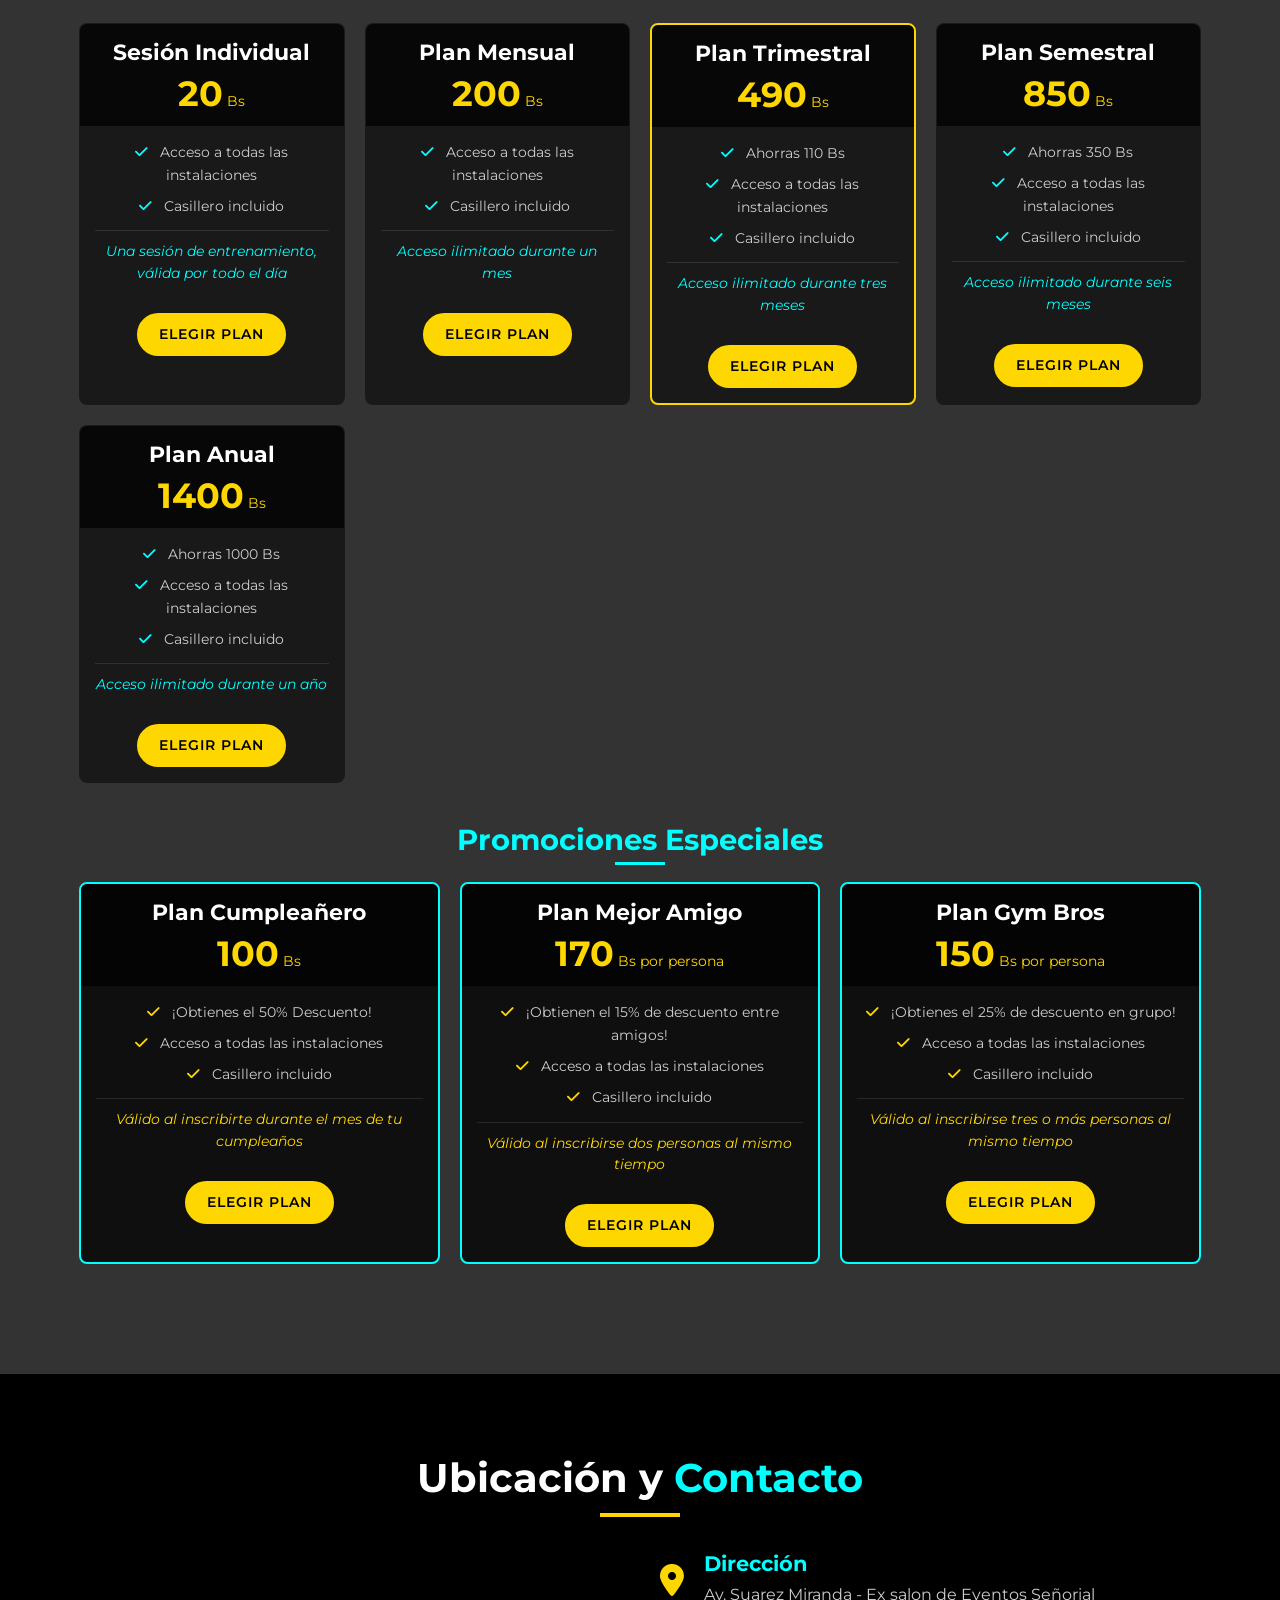
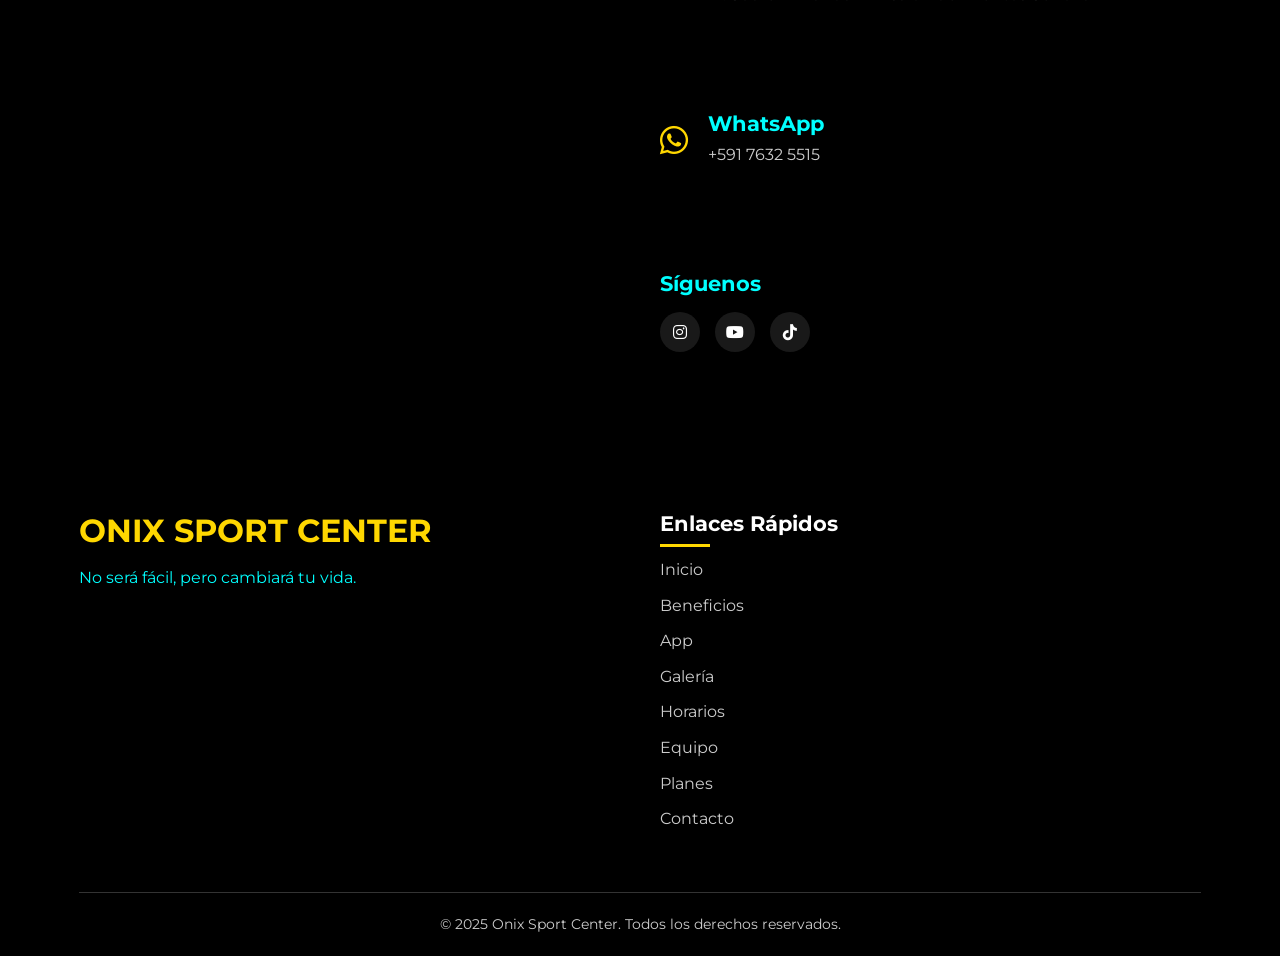
==== commit 05564f19: "Photos" ====
--- a/index.html
+++ b/index.html
@@ -41,41 +41,9 @@
         </div>
     </section>
 
-    <!-- 2. Benefits Section -->
-    <section id="benefits" class="benefits">
-        <div class="container">
-            <h2 class="section-title">¿Por qué elegir <span>Onix Sport Center</span>?</h2>
-            <div class="benefits-container">
-                <div class="benefit-card">
-                    <i class="fas fa-medal"></i>
-                    <h3>Entrenadores Certificados</h3>
-                    <p>Nuestro equipo de entrenadores está altamente calificado para guiarte en tu camino fitness.</p>
-                </div>
-                <div class="benefit-card">
-                    <i class="fas fa-dumbbell"></i>
-                    <h3>Equipos Modernos</h3>
-                    <p>Contamos con la última tecnología en equipamiento para optimizar tus entrenamientos.</p>
-                </div>
-                <div class="benefit-card">
-                    <i class="fas fa-users"></i>
-                    <h3>Variedad de Clases</h3>
-                    <p>En el area de aerobicos contamos con clases de Zumba, Zumba folclorica, Step Z y Full combat.</p>
-                </div>
-                <div class="benefit-card">
-                    <i class="fas fa-dollar-sign"></i>
-                    <h3>Planes Accesibles</h3>
-                    <p>Tenemos opciones para todos los bolsillos sin comprometer la calidad.</p>
-                </div>
-                <div class="benefit-card">
-                    <i class="fas fa-bolt"></i>
-                    <h3>Ambiente Motivador</h3>
-                    <p>Una comunidad que te impulsa a dar lo mejor de ti en cada entrenamiento.</p>
-                </div>
-            </div>
-        </div>
-    </section>
-
-    <!-- 3. App Section -->
+    
+
+    <!-- 2. App Section -->
     <section id="app" class="app">
         <div class="container">
             <h2 class="section-title">Nuestra <span>Aplicación</span></h2>
@@ -115,12 +83,6 @@
                     </div>
                     <div class="app-visual">
                         <div class="qr-code-container">
-                            <div class="phone-mockup">
-                                <div class="phone-screen">
-                                    <i class="fas fa-play-circle"></i>
-                                    <span>Tutorial de Uso</span>
-                                </div>
-                            </div>
                             <div class="app-flow">
                                 <div class="flow-step">
                                     <i class="fas fa-camera"></i>
@@ -139,6 +101,40 @@
                             </div>
                         </div>
                     </div>
+                </div>
+            </div>
+        </div>
+    </section>
+
+    <!-- 3. Benefits Section -->
+    <section id="benefits" class="benefits">
+        <div class="container">
+            <h2 class="section-title">¿Por qué elegir <span>Onix Sport Center</span>?</h2>
+            <div class="benefits-container">
+                <div class="benefit-card">
+                    <i class="fas fa-medal"></i>
+                    <h3>Entrenadores Certificados</h3>
+                    <p>Nuestro equipo de entrenadores está altamente calificado para guiarte en tu camino fitness.</p>
+                </div>
+                <div class="benefit-card">
+                    <i class="fas fa-dumbbell"></i>
+                    <h3>Equipos Modernos</h3>
+                    <p>Contamos con la última tecnología en equipamiento para optimizar tus entrenamientos.</p>
+                </div>
+                <div class="benefit-card">
+                    <i class="fas fa-users"></i>
+                    <h3>Variedad de Clases</h3>
+                    <p>En el area de aerobicos contamos con clases de Zumba, Zumba folclorica, Step Z y Full combat.</p>
+                </div>
+                <div class="benefit-card">
+                    <i class="fas fa-dollar-sign"></i>
+                    <h3>Planes Accesibles</h3>
+                    <p>Tenemos opciones para todos los bolsillos sin comprometer la calidad.</p>
+                </div>
+                <div class="benefit-card">
+                    <i class="fas fa-bolt"></i>
+                    <h3>Ambiente Motivador</h3>
+                    <p>Una comunidad que te impulsa a dar lo mejor de ti en cada entrenamiento.</p>
                 </div>
             </div>
         </div>
@@ -359,41 +355,41 @@
                         <div class="team-slide active">
                             <div class="team-member touch-item">
                                 <div class="member-img">
-                                    <img src="./images/trainers/entrenadorxd.webp" alt="Entrenador Elias García">
-                                </div>
-                                <h3>Elias García</h3>
-                                <p class="role">Alguna descripcion ...</p>
-                                <p class="quote">"Mensaje de ejemplo ... El límite lo pones tú, no tu cuerpo."</p>
+                                    <img src="./images/trainers/elias.jpg" alt="Entrenador Elias">
+                                </div>
+                                <h3>Elias</h3>
+                                <p class="role">Entrenador de musculación de turno mañana</p>
+                                <p class="quote">"¡Para que ser normal si tienes el potencial para ser el mejor!"</p>
                             </div>
                         </div>
                         <div class="team-slide">
                             <div class="team-member touch-item">
                                 <div class="member-img">
-                                    <img src="./images/trainers/entrenadorxd.webp?height=300&width=300" alt="Entrenadora Laura">
-                                </div>
-                                <h3>Ana Jiménez</h3>
-                                <p class="role">Instructora de Zumba</p>
-                                <p class="quote">"Baila como si nadie te estuviera viendo."</p>
+                                    <img src="./images/trainers/ana.jpg" alt="Entrenadora Ana Gabriela Jimenez Palma">
+                                </div>
+                                <h3>Ana Gabriela Jimenez Palma</h3>
+                                <p class="role">Miss wellness Qllo 2024, 2do lugar en el campeonato NPC categoría Novice</p>
+                                <p class="quote">"La disciplina es el puente entre tus objetivos y tus logros"</p>
                             </div>
                         </div>
                         <div class="team-slide">
                             <div class="team-member touch-item">
                                 <div class="member-img">
-                                    <img src="./images/trainers/entrenadorxd.webp?height=300&width=300" alt="Entrenador Miguel">
-                                </div>
-                                <h3>Celso Rodríguez</h3>
-                                <p class="role">Especialista en Musculación</p>
-                                <p class="quote">"Construye tu cuerpo con disciplina y constancia."</p>
+                                    <img src="./images/trainers/celso.jpg" alt="Entrenador Celso Rodríguez Salas">
+                                </div>
+                                <h3>Celso Rodríguez Salas</h3>
+                                <p class="role">Entrenador de musculación de turno tarde noche</p>
+                                <p class="quote">"El éxito es la suma de esfuerzos repetidas día tras día"</p>
                             </div>
                         </div>
                         <div class="team-slide">
                             <div class="team-member touch-item">
                                 <div class="member-img">
-                                    <img src="./images/trainers/entrenadorxd.webp?height=300&width=300" alt="Entrenadora Ana">
+                                    <img src="./images/trainers/esperanza.jpg" alt="Entrenadora Esperanza">
                                 </div>
                                 <h3>Esperanza</h3>
-                                <p class="role">Instructora de Spinning</p>
-                                <p class="quote">"Pedalea hacia tus objetivos sin mirar atrás."</p>
+                                <p class="role">4 años en físico culturismo, certificación nacional e internacional, competencias departamentales y nacionales.</p>
+                                <p class="quote"></p>
                             </div>
                         </div>
                     </div>
@@ -421,33 +417,23 @@
             <div class="testimonials-carousel">
                 <div class="testimonials-carousel-container">
                     <div class="testimonials-carousel-track" id="testimonialsTrack">
-                        <div class="testimonial-slide active">
-                            <div class="testimonial touch-item">
-                                <div class="testimonial-img">
-                                    <img src="./images/trainers/entrenadorxd.webp?height=100&width=100" alt="Cliente Sofía">
-                                </div>
-                                <p class="quote">"Gracias a Onix bajé 10kg en 3 meses. ¡Nunca me sentí mejor! Los entrenadores son increíbles y el ambiente es super motivador."</p>
-                                <h3>Sofía Martínez</h3>
-                                <p class="member-since">Miembro desde la inauguración (Abril 2025)</p>
-                            </div>
-                        </div>
                         <div class="testimonial-slide">
                             <div class="testimonial touch-item">
                                 <div class="testimonial-img">
-                                    <img src="./images/trainers/entrenadorxd.webp?height=100&width=100" alt="Cliente Roberto">
-                                </div>
-                                <p class="quote">"Llevo 6 meses en Onix y he logrado aumentar mi masa muscular como nunca antes. El equipo es de primera y los entrenadores saben lo que hacen."</p>
-                                <h3>Roberto Díaz</h3>
+                                    <img src="./images/clients/boris.jpg" alt="Cliente Boris">
+                                </div>
+                                <p class="quote">"En mi camino del mundo fitness estuve en varios gimnasios pero sin lugar a dudas ónix sport Center es el mejor gym de quillacollo que he conocido 💪💪💪"</p>
+                                <h3>Boris</h3>
                                 <p class="member-since">Miembro desde la inauguración (Abril 2025)</p>
                             </div>
                         </div>
                         <div class="testimonial-slide">
                             <div class="testimonial touch-item">
                                 <div class="testimonial-img">
-                                    <img src="./images/trainers/entrenadorxd.webp?height=100&width=100" alt="Cliente Lucía">
-                                </div>
-                                <p class="quote">"Las clases de spinning son adictivas. He mejorado mi resistencia y conocido gente increíble. Onix no es solo un gym, es una familia."</p>
-                                <h3>Lucía Fernández</h3>
+                                    <img src="./images/clients/jorge.jpg" alt="Cliente Jorge">
+                                </div>
+                                <p class="quote">"Gracias a Onix pude seguir en el camino y aprender que siempre se puede volver a empezar"</p>
+                                <h3>Jorge</h3>
                                 <p class="member-since">Miembro desde la inauguración (Abril 2025)</p>
                             </div>
                         </div>
--- a/styles.css
+++ b/styles.css
@@ -176,7 +176,7 @@
   
   /* Hero Section */
   .hero {
-    height: 100vh;
+    height: 80vh;
     background-image: url("/placeholder.svg?height=1080&width=1920");
     background-size: cover;
     background-position: center;
@@ -225,6 +225,7 @@
   /* Benefits Section */
   .benefits {
     background-color: var(--black);
+    padding: 40px 0;
   }
   
   .benefits-container {
@@ -656,14 +657,19 @@
   }
   
   .member-img {
-    height: 250px;
+    height: 300px;
     overflow: hidden;
+    display: flex;
+    align-items: center;
+    justify-content: center;
+    background-color: rgba(0, 0, 0, 0.1);
   }
   
   .member-img img {
     width: 100%;
     height: 100%;
-    object-fit: cover;
+    object-fit: contain;
+    object-position: center;
     transition: all 0.5s ease;
   }
   
@@ -715,8 +721,8 @@
   }
   
   .testimonial-img {
-    width: 100px;
-    height: 100px;
+    width: 150px;
+    height: 150px;
     border-radius: 50%;
     overflow: hidden;
     margin: 0 auto 20px;
@@ -1811,16 +1817,21 @@
   }
 
   .member-img {
-    height: 300px; /* Fixed height */
+    height: 400px; /* Increased height for vertical photos */
     width: 100%;
     overflow: hidden;
     border-radius: 10px;
+    display: flex;
+    align-items: center;
+    justify-content: center;
+    background-color: rgba(0, 0, 0, 0.1);
   }
 
   .member-img img {
     width: 100%;
     height: 100%;
-    object-fit: cover;
+    object-fit: contain; /* Changed to contain to show full photo */
+    object-position: center;
   }
 
   .team-carousel-btn {
@@ -2097,38 +2108,7 @@
     font-size: 1.1rem;
   }
 
-  .phone-mockup {
-    width: 120px;
-    height: 240px;
-    background: linear-gradient(135deg, #333 0%, #555 100%);
-    border-radius: 20px;
-    padding: 8px;
-    box-shadow: 0 10px 30px rgba(0, 0, 0, 0.5);
-    position: relative;
-  }
-
-  .phone-screen {
-    width: 100%;
-    height: 100%;
-    background: linear-gradient(135deg, var(--neon-blue) 0%, var(--dark-blue) 100%);
-    border-radius: 12px;
-    display: flex;
-    flex-direction: column;
-    align-items: center;
-    justify-content: center;
-    gap: 10px;
-    color: var(--white);
-  }
-
-  .phone-screen i {
-    font-size: 2rem;
-  }
-
-  .phone-screen span {
-    font-weight: 600;
-    font-size: 0.9rem;
-    text-align: center;
-  }
+
 
   .app-flow {
     display: flex;
@@ -2218,10 +2198,7 @@
       font-size: 3rem;
     }
 
-    .phone-mockup {
-      width: 100px;
-      height: 200px;
-    }
+
 
     .app-flow {
       flex-direction: column;
@@ -2262,18 +2239,7 @@
       font-size: 0.9rem;
     }
 
-    .phone-mockup {
-      width: 80px;
-      height: 160px;
-    }
-
-    .phone-screen i {
-      font-size: 1.5rem;
-    }
-
-    .phone-screen span {
-      font-size: 0.8rem;
-    }
+
 
     .flow-step {
       padding: 10px;
